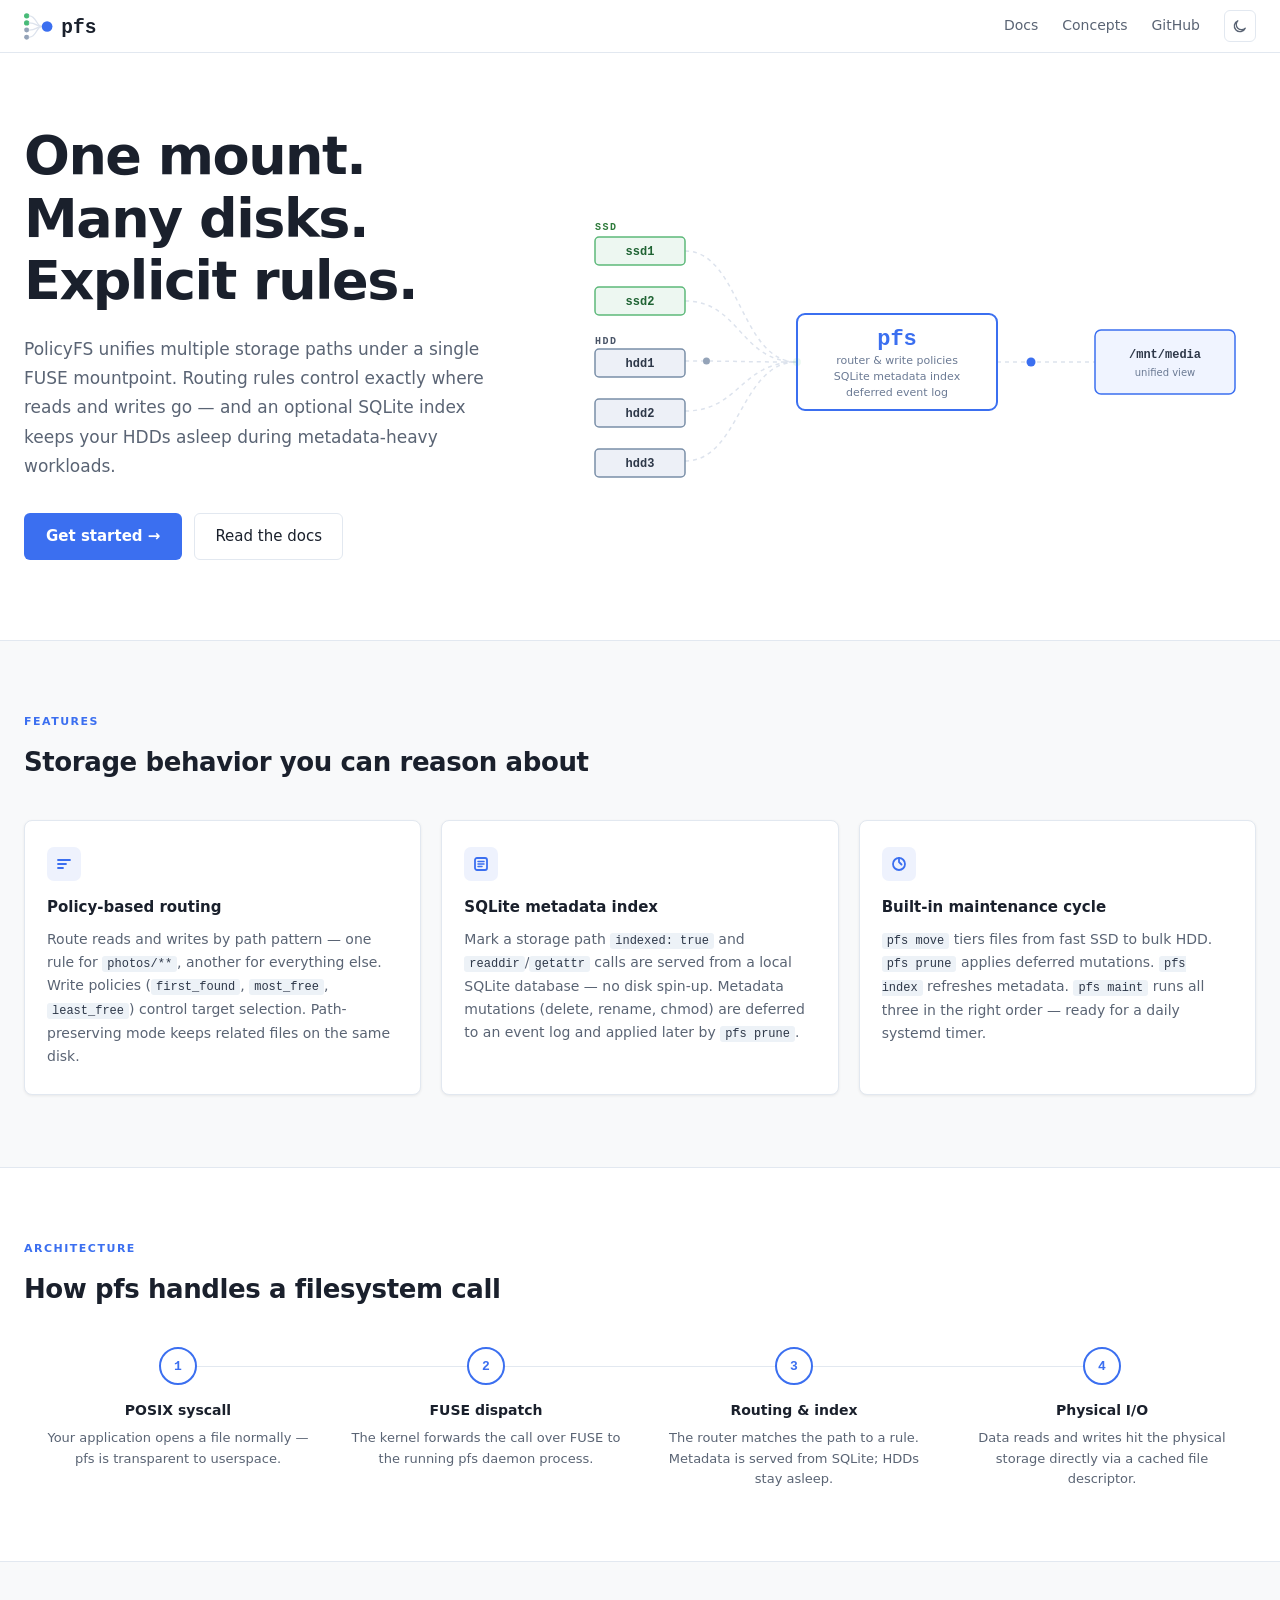
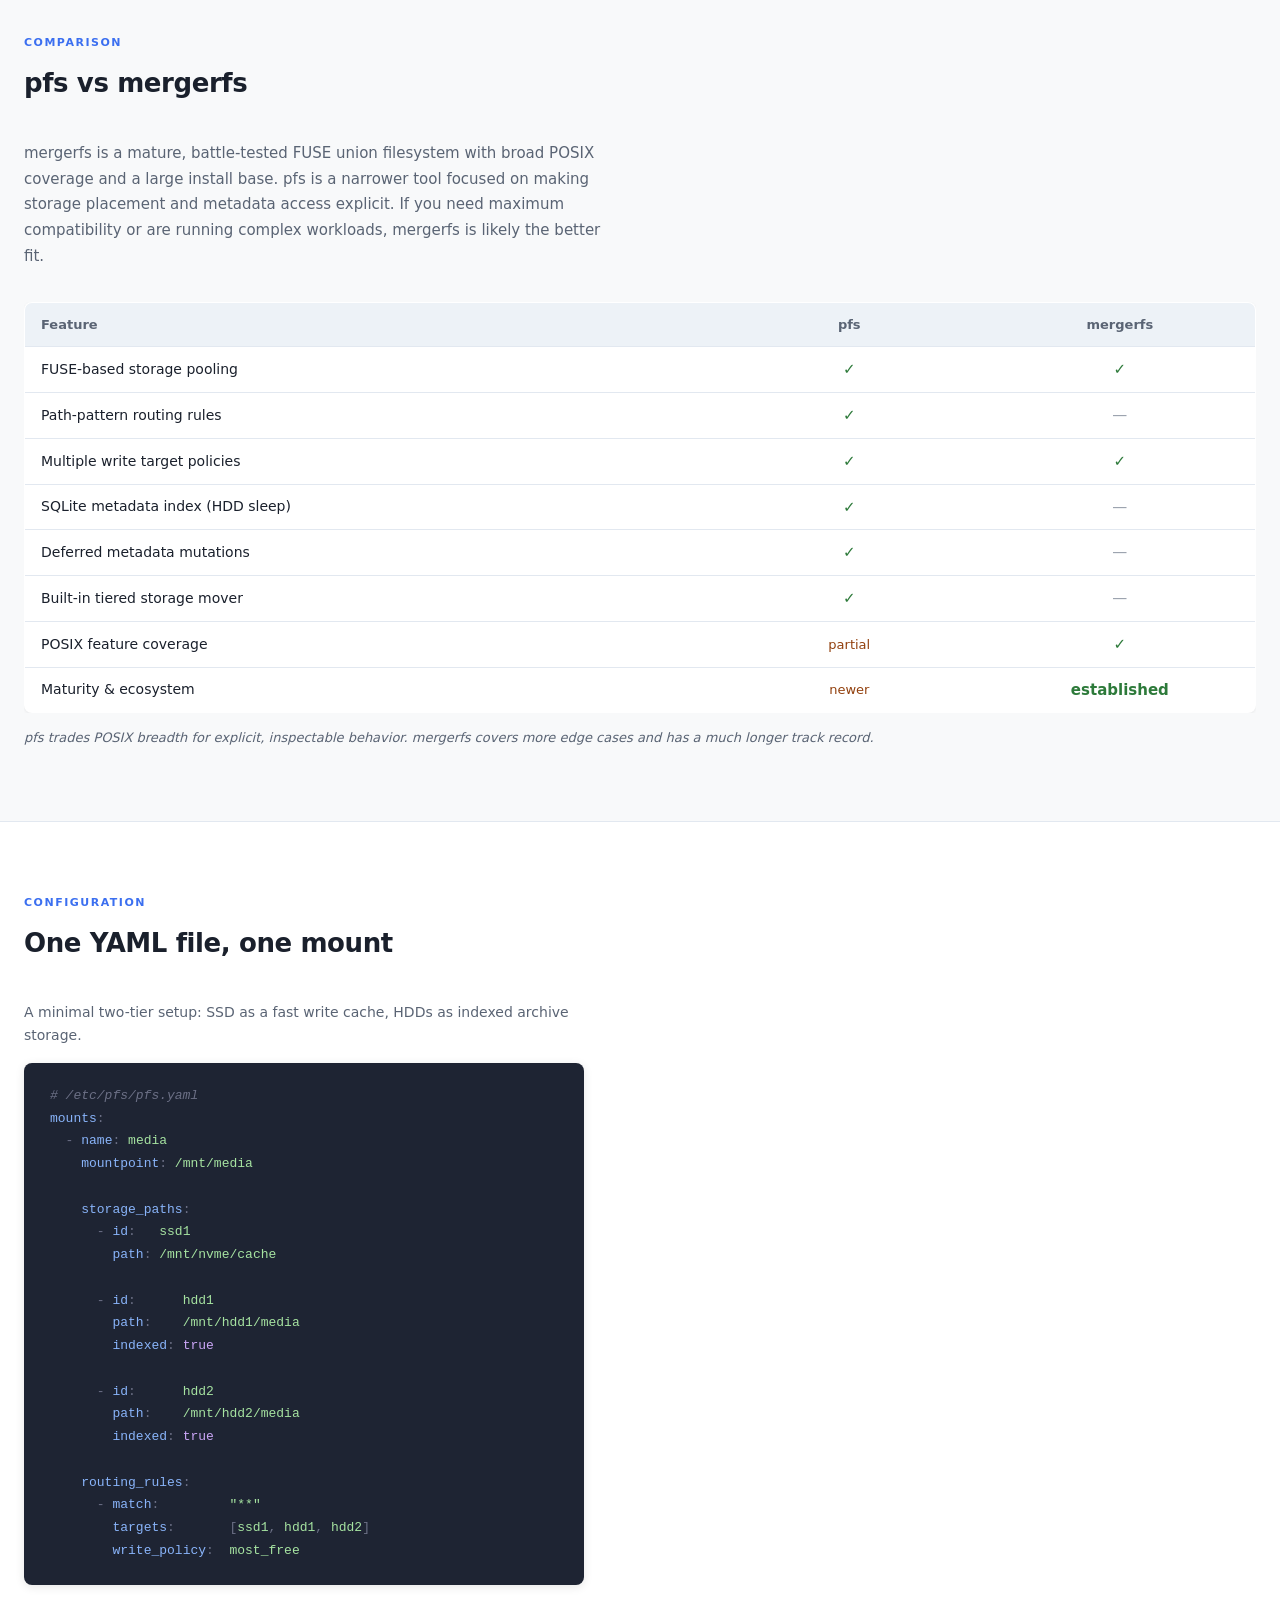
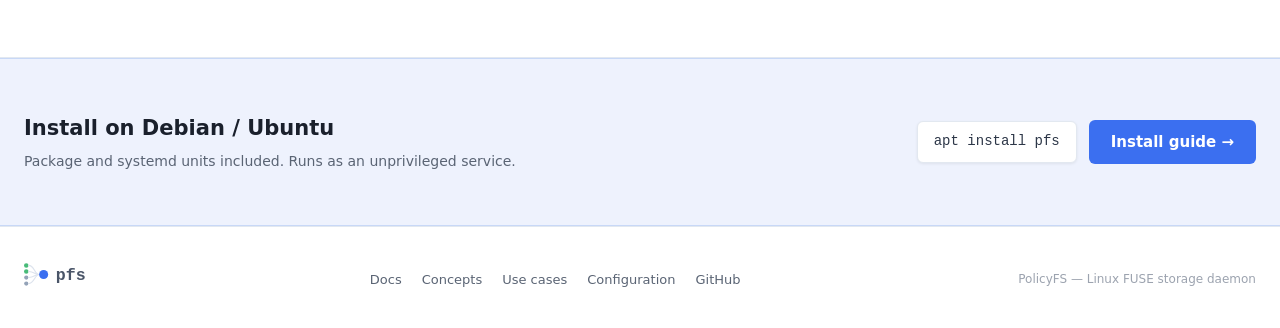
==== website/index.html @ 01e6cc44 "update landing page" ====
<!doctype html>
<html lang="en">
  <head>
    <meta charset="UTF-8" />
    <meta name="viewport" content="width=device-width, initial-scale=1.0" />
    <title>PolicyFS — Explicit storage routing for Linux</title>
    <meta
      name="description"
      content="PolicyFS unifies multiple disks under a single FUSE mountpoint with policy-based routing, a SQLite metadata index, and built-in maintenance jobs."
    />
    <link rel="stylesheet" href="style.css" />
    <link rel="icon" href="favicon.svg" type="image/svg+xml" />
    <!-- Prevent flash of wrong theme: read preference before first paint -->
    <script>(function(){var s=localStorage.getItem('pfs-theme');if(s){document.documentElement.setAttribute('data-theme',s);}else if(window.matchMedia&&window.matchMedia('(prefers-color-scheme:dark)').matches){document.documentElement.setAttribute('data-theme','dark');}})();</script>
  </head>
  <body>
    <!-- ─── NAV ─────────────────────────────────────────────────────────────── -->

    <nav class="nav">
      <div class="nav-inner">
        <a href="https://policyfs.org" class="nav-brand">
          <!-- logo option C — viewBox tightly cropped to content (2,6)→(92,36) -->
          <svg width="80" height="27" viewBox="2 6 90 30" xmlns="http://www.w3.org/2000/svg" aria-label="PolicyFS">
            <circle cx="5" cy="9" r="3" fill="#48bb78" />
            <circle cx="5" cy="17" r="3" fill="#48bb78" />
            <circle cx="5" cy="25" r="2.8" fill="#94a3b8" />
            <circle cx="5" cy="33" r="2.8" fill="#94a3b8" />
            <path
              d="M 8,9  C 16,9  16,21 22,21"
              stroke="#dde3ed"
              stroke-width="1.5"
              fill="none"
              stroke-linecap="round"
            />
            <path
              d="M 8,17 C 16,17 16,21 22,21"
              stroke="#dde3ed"
              stroke-width="1.5"
              fill="none"
              stroke-linecap="round"
            />
            <path
              d="M 8,25 C 16,25 16,21 22,21"
              stroke="#dde3ed"
              stroke-width="1.5"
              fill="none"
              stroke-linecap="round"
            />
            <path
              d="M 8,33 C 16,33 16,21 22,21"
              stroke="#dde3ed"
              stroke-width="1.5"
              fill="none"
              stroke-linecap="round"
            />
            <circle cx="28" cy="21" r="6" fill="#3b6ff0" />
            <text
              x="44"
              y="28"
              font-family="'JetBrains Mono','Fira Code','Courier New',monospace"
              font-size="22"
              font-weight="700"
              fill="#1a202c"
            >
              pfs
            </text>
          </svg>
        </a>
        <div class="nav-links">
          <a href="https://docs.policyfs.org/v1/">Docs</a>
          <a href="https://docs.policyfs.org/v1/concepts/">Concepts</a>
          <a href="https://github.com/hieutdo/policyfs">GitHub</a>
          <button id="theme-toggle" class="theme-toggle" aria-label="Switch to dark mode">
            <!-- Moon: visible in light mode -->
            <svg class="icon-moon" width="14" height="14" viewBox="0 0 16 16" fill="none" xmlns="http://www.w3.org/2000/svg" aria-hidden="true">
              <path d="M14 10.5A6.5 6.5 0 1 1 5.5 2 5 5 0 0 0 14 10.5z" stroke="currentColor" stroke-width="1.5" stroke-linecap="round" stroke-linejoin="round"/>
            </svg>
            <!-- Sun: visible in dark mode (hidden until JS runs) -->
            <svg class="icon-sun" width="14" height="14" viewBox="0 0 16 16" fill="none" xmlns="http://www.w3.org/2000/svg" aria-hidden="true" style="display:none">
              <circle cx="8" cy="8" r="3" stroke="currentColor" stroke-width="1.5"/>
              <path d="M8 1v2M8 13v2M1 8h2M13 8h2M3.22 3.22l1.42 1.42M11.36 11.36l1.42 1.42M3.22 12.78l1.42-1.42M11.36 4.64l1.42-1.42" stroke="currentColor" stroke-width="1.4" stroke-linecap="round"/>
            </svg>
          </button>
        </div>
      </div>
    </nav>

    <!-- ─── HERO ─────────────────────────────────────────────────────────────── -->

    <section class="hero">
      <div class="container">
        <div class="hero-text">
          <h1>One mount.<br />Many disks.<br />Explicit rules.</h1>
          <p class="hero-sub">
            PolicyFS unifies multiple storage paths under a single FUSE mountpoint. Routing rules control exactly where
            reads and writes go — and an optional SQLite index keeps your HDDs asleep during metadata-heavy workloads.
          </p>
          <div class="hero-ctas">
            <a href="https://docs.policyfs.org/v1/install/debian/" class="btn-primary">Get started →</a>
            <a href="https://docs.policyfs.org/v1/" class="btn-secondary">Read the docs</a>
          </div>
        </div>

        <div class="hero-diagram">
          <!--
        SVG coordinate reference:
          SSD boxes  (w=90 h=28):  x=20, right edge=110
          SSD1 center y=89   SSD2 center y=139
          HDD boxes  (w=90 h=28):  x=20, right edge=110
          HDD1 center y=199  HDD2 center y=249  HDD3 center y=299
          pfs box (200×90): x=222 y=155  → center (322, 200), left=222, right=422
          mount box (136×64): x=520 y=168  → center (588, 200), left=520
      -->
          <svg
            id="storage-svg"
            viewBox="0 0 680 360"
            xmlns="http://www.w3.org/2000/svg"
            aria-label="Storage flow diagram: SSDs and HDDs routing through the pfs daemon to a unified mountpoint"
          >
            <!-- ── guide paths (faint dashes, also used by animation.js) ──── -->
            <path
              id="path-ssd1"
              d="M 110,89  C 165,89  165,200 222,200"
              fill="none"
              stroke="#dde3ed"
              stroke-width="1.5"
              stroke-dasharray="4 4"
            />
            <path
              id="path-ssd2"
              d="M 110,139 C 165,139 165,200 222,200"
              fill="none"
              stroke="#dde3ed"
              stroke-width="1.5"
              stroke-dasharray="4 4"
            />
            <path
              id="path-hdd1"
              d="M 110,199 C 165,199 165,200 222,200"
              fill="none"
              stroke="#dde3ed"
              stroke-width="1.5"
              stroke-dasharray="4 4"
            />
            <path
              id="path-hdd2"
              d="M 110,249 C 165,249 165,200 222,200"
              fill="none"
              stroke="#dde3ed"
              stroke-width="1.5"
              stroke-dasharray="4 4"
            />
            <path
              id="path-hdd3"
              d="M 110,299 C 165,299 165,200 222,200"
              fill="none"
              stroke="#dde3ed"
              stroke-width="1.5"
              stroke-dasharray="4 4"
            />
            <path
              id="path-out"
              d="M 422,200 L 520,200"
              fill="none"
              stroke="#dde3ed"
              stroke-width="1.5"
              stroke-dasharray="4 4"
            />

            <!-- ── SSD group label ─────────────────────────────────────────── -->
            <text
              x="20"
              y="68"
              font-family="monospace"
              font-size="10"
              fill="#2d7a3a"
              font-weight="600"
              letter-spacing="1.5"
            >
              SSD
            </text>

            <!-- SSD1 -->
            <rect x="20" y="75" width="90" height="28" rx="4" fill="#edf7f1" stroke="#5db97a" stroke-width="1.5" />
            <text
              x="65"
              y="93"
              font-family="monospace"
              font-size="12"
              fill="#1f6333"
              text-anchor="middle"
              font-weight="600"
            >
              ssd1
            </text>

            <!-- SSD2 -->
            <rect x="20" y="125" width="90" height="28" rx="4" fill="#edf7f1" stroke="#5db97a" stroke-width="1.5" />
            <text
              x="65"
              y="143"
              font-family="monospace"
              font-size="12"
              fill="#1f6333"
              text-anchor="middle"
              font-weight="600"
            >
              ssd2
            </text>

            <!-- ── HDD group label ─────────────────────────────────────────── -->
            <text
              x="20"
              y="182"
              font-family="monospace"
              font-size="10"
              fill="#4a5568"
              font-weight="600"
              letter-spacing="1.5"
            >
              HDD
            </text>

            <!-- HDD1 -->
            <rect x="20" y="187" width="90" height="28" rx="4" fill="#edf0f7" stroke="#7a8fa8" stroke-width="1.5" />
            <text
              x="65"
              y="205"
              font-family="monospace"
              font-size="12"
              fill="#2d3748"
              text-anchor="middle"
              font-weight="600"
            >
              hdd1
            </text>

            <!-- HDD2 -->
            <rect x="20" y="237" width="90" height="28" rx="4" fill="#edf0f7" stroke="#7a8fa8" stroke-width="1.5" />
            <text
              x="65"
              y="255"
              font-family="monospace"
              font-size="12"
              fill="#2d3748"
              text-anchor="middle"
              font-weight="600"
            >
              hdd2
            </text>

            <!-- HDD3 -->
            <rect x="20" y="287" width="90" height="28" rx="4" fill="#edf0f7" stroke="#7a8fa8" stroke-width="1.5" />
            <text
              x="65"
              y="305"
              font-family="monospace"
              font-size="12"
              fill="#2d3748"
              text-anchor="middle"
              font-weight="600"
            >
              hdd3
            </text>

            <!-- ── pfs daemon box ──────────────────────────────────────────── -->
            <rect
              id="pfs-box"
              x="222"
              y="152"
              width="200"
              height="96"
              rx="8"
              fill="#ffffff"
              stroke="#3b6ff0"
              stroke-width="2"
            />
            <text
              x="322"
              y="183"
              font-family="monospace"
              font-size="22"
              fill="#3b6ff0"
              text-anchor="middle"
              font-weight="700"
            >
              pfs
            </text>
            <text
              x="322"
              y="202"
              font-family="system-ui, sans-serif"
              font-size="11"
              fill="#6b7a94"
              text-anchor="middle"
            >
              router &amp; write policies
            </text>
            <text
              x="322"
              y="218"
              font-family="system-ui, sans-serif"
              font-size="11"
              fill="#6b7a94"
              text-anchor="middle"
            >
              SQLite metadata index
            </text>
            <text
              x="322"
              y="234"
              font-family="system-ui, sans-serif"
              font-size="11"
              fill="#6b7a94"
              text-anchor="middle"
            >
              deferred event log
            </text>

            <!-- ── unified mount box ──────────────────────────────────────── -->
            <rect
              id="mount-box"
              x="520"
              y="168"
              width="140"
              height="64"
              rx="6"
              fill="#f0f4ff"
              stroke="#3b6ff0"
              stroke-width="1.5"
            />
            <text
              x="590"
              y="196"
              font-family="monospace"
              font-size="12"
              fill="#2d3748"
              text-anchor="middle"
              font-weight="600"
            >
              /mnt/media
            </text>
            <text
              x="590"
              y="214"
              font-family="system-ui, sans-serif"
              font-size="10"
              fill="#6b7a94"
              text-anchor="middle"
            >
              unified view
            </text>

            <!-- ── packet layer (populated by animation.js) ───────────────── -->
            <g id="packet-layer"></g>
          </svg>
        </div>
      </div>
    </section>

    <!-- ─── FEATURES ─────────────────────────────────────────────────────────── -->

    <section class="features">
      <div class="container">
        <p class="section-label">Features</p>
        <h2 class="section-title">Storage behavior you can reason about</h2>
        <div class="features-grid">
          <div class="feature-card">
            <div class="feature-icon">
              <svg width="16" height="16" viewBox="0 0 16 16" fill="none" xmlns="http://www.w3.org/2000/svg">
                <path d="M2 4h12M2 8h8M2 12h5" stroke="currentColor" stroke-width="1.8" stroke-linecap="round" />
              </svg>
            </div>
            <h3>Policy-based routing</h3>
            <p>
              Route reads and writes by path pattern — one rule for <code>photos/**</code>, another for everything else.
              Write policies (<code>first_found</code>, <code>most_free</code>, <code>least_free</code>) control target
              selection. Path-preserving mode keeps related files on the same disk.
            </p>
          </div>

          <div class="feature-card">
            <div class="feature-icon">
              <svg width="16" height="16" viewBox="0 0 16 16" fill="none" xmlns="http://www.w3.org/2000/svg">
                <rect x="2" y="2" width="12" height="12" rx="2" stroke="currentColor" stroke-width="1.8" />
                <path d="M5 8h6M5 5.5h6M5 10.5h4" stroke="currentColor" stroke-width="1.5" stroke-linecap="round" />
              </svg>
            </div>
            <h3>SQLite metadata index</h3>
            <p>
              Mark a storage path <code>indexed: true</code> and <code>readdir</code>/<code>getattr</code> calls are
              served from a local SQLite database — no disk spin-up. Metadata mutations (delete, rename, chmod) are
              deferred to an event log and applied later by <code>pfs prune</code>.
            </p>
          </div>

          <div class="feature-card">
            <div class="feature-icon">
              <svg width="16" height="16" viewBox="0 0 16 16" fill="none" xmlns="http://www.w3.org/2000/svg">
                <path
                  d="M8 2v4l2.5 2.5"
                  stroke="currentColor"
                  stroke-width="1.8"
                  stroke-linecap="round"
                  stroke-linejoin="round"
                />
                <circle cx="8" cy="8" r="6" stroke="currentColor" stroke-width="1.8" />
              </svg>
            </div>
            <h3>Built-in maintenance cycle</h3>
            <p>
              <code>pfs move</code> tiers files from fast SSD to bulk HDD. <code>pfs prune</code> applies deferred
              mutations. <code>pfs index</code> refreshes metadata. <code>pfs maint</code> runs all three in the right
              order — ready for a daily systemd timer.
            </p>
          </div>
        </div>
      </div>
    </section>

    <!-- ─── HOW IT WORKS ──────────────────────────────────────────────────────── -->

    <section class="how-it-works">
      <div class="container">
        <p class="section-label">Architecture</p>
        <h2 class="section-title">How pfs handles a filesystem call</h2>
        <div class="steps">
          <div class="step">
            <div class="step-num">1</div>
            <h4>POSIX syscall</h4>
            <p>Your application opens a file normally — pfs is transparent to userspace.</p>
          </div>

          <div class="step">
            <div class="step-num">2</div>
            <h4>FUSE dispatch</h4>
            <p>The kernel forwards the call over FUSE to the running pfs daemon process.</p>
          </div>

          <div class="step">
            <div class="step-num">3</div>
            <h4>Routing &amp; index</h4>
            <p>The router matches the path to a rule. Metadata is served from SQLite; HDDs stay asleep.</p>
          </div>

          <div class="step">
            <div class="step-num">4</div>
            <h4>Physical I/O</h4>
            <p>Data reads and writes hit the physical storage directly via a cached file descriptor.</p>
          </div>
        </div>
      </div>
    </section>

    <!-- ─── COMPARISON ────────────────────────────────────────────────────────── -->

    <section class="comparison">
      <div class="container">
        <p class="section-label">Comparison</p>
        <h2 class="section-title">pfs vs mergerfs</h2>
        <p class="comparison-intro">
          mergerfs is a mature, battle-tested FUSE union filesystem with broad POSIX coverage and a large install base.
          pfs is a narrower tool focused on making storage placement and metadata access explicit. If you need maximum
          compatibility or are running complex workloads, mergerfs is likely the better fit.
        </p>
        <div class="comparison-table-wrap">
          <table class="comparison-table">
            <thead>
              <tr>
                <th>Feature</th>
                <th>pfs</th>
                <th>mergerfs</th>
              </tr>
            </thead>
            <tbody>
              <tr>
                <td>FUSE-based storage pooling</td>
                <td><span class="check">✓</span></td>
                <td><span class="check">✓</span></td>
              </tr>
              <tr>
                <td>Path-pattern routing rules</td>
                <td><span class="check">✓</span></td>
                <td><span class="cross">—</span></td>
              </tr>
              <tr>
                <td>Multiple write target policies</td>
                <td><span class="check">✓</span></td>
                <td><span class="check">✓</span></td>
              </tr>
              <tr>
                <td>SQLite metadata index (HDD sleep)</td>
                <td><span class="check">✓</span></td>
                <td><span class="cross">—</span></td>
              </tr>
              <tr>
                <td>Deferred metadata mutations</td>
                <td><span class="check">✓</span></td>
                <td><span class="cross">—</span></td>
              </tr>
              <tr>
                <td>Built-in tiered storage mover</td>
                <td><span class="check">✓</span></td>
                <td><span class="cross">—</span></td>
              </tr>
              <tr>
                <td>POSIX feature coverage</td>
                <td><span class="partial">partial</span></td>
                <td><span class="check">✓</span></td>
              </tr>
              <tr>
                <td>Maturity &amp; ecosystem</td>
                <td><span class="partial">newer</span></td>
                <td><span class="check">established</span></td>
              </tr>
            </tbody>
          </table>
        </div>
        <p class="comparison-caption">
          pfs trades POSIX breadth for explicit, inspectable behavior. mergerfs covers more edge cases and has a much
          longer track record.
        </p>
      </div>
    </section>

    <!-- ─── CONFIG SNIPPET ────────────────────────────────────────────────────── -->

    <section class="config-snippet">
      <div class="container">
        <p class="section-label">Configuration</p>
        <h2 class="section-title">One YAML file, one mount</h2>
        <div class="snippet-wrap">
          <p style="color: var(--text-muted); font-size: 14px; margin-bottom: 4px">
            A minimal two-tier setup: SSD as a fast write cache, HDDs as indexed archive storage.
          </p>
          <pre><span class="y-comment"># /etc/pfs/pfs.yaml</span>
<span class="y-key">mounts</span><span class="y-punct">:</span>
  <span class="y-punct">-</span> <span class="y-key">name</span><span class="y-punct">:</span> <span class="y-str">media</span>
    <span class="y-key">mountpoint</span><span class="y-punct">:</span> <span class="y-str">/mnt/media</span>

    <span class="y-key">storage_paths</span><span class="y-punct">:</span>
      <span class="y-punct">-</span> <span class="y-key">id</span><span class="y-punct">:</span>   <span class="y-str">ssd1</span>
        <span class="y-key">path</span><span class="y-punct">:</span> <span class="y-str">/mnt/nvme/cache</span>

      <span class="y-punct">-</span> <span class="y-key">id</span><span class="y-punct">:</span>      <span class="y-str">hdd1</span>
        <span class="y-key">path</span><span class="y-punct">:</span>    <span class="y-str">/mnt/hdd1/media</span>
        <span class="y-key">indexed</span><span class="y-punct">:</span> <span class="y-bool">true</span>

      <span class="y-punct">-</span> <span class="y-key">id</span><span class="y-punct">:</span>      <span class="y-str">hdd2</span>
        <span class="y-key">path</span><span class="y-punct">:</span>    <span class="y-str">/mnt/hdd2/media</span>
        <span class="y-key">indexed</span><span class="y-punct">:</span> <span class="y-bool">true</span>

    <span class="y-key">routing_rules</span><span class="y-punct">:</span>
      <span class="y-punct">-</span> <span class="y-key">match</span><span class="y-punct">:</span>         <span class="y-str">"**"</span>
        <span class="y-key">targets</span><span class="y-punct">:</span>       <span class="y-punct">[</span><span class="y-str">ssd1</span><span class="y-punct">,</span> <span class="y-str">hdd1</span><span class="y-punct">,</span> <span class="y-str">hdd2</span><span class="y-punct">]</span>
        <span class="y-key">write_policy</span><span class="y-punct">:</span>  <span class="y-str">most_free</span></pre>
        </div>
      </div>
    </section>

    <!-- ─── INSTALL CTA ────────────────────────────────────────────────────────── -->

    <section class="install-cta">
      <div class="container">
        <div>
          <h2>Install on Debian / Ubuntu</h2>
          <p>Package and systemd units included. Runs as an unprivileged service.</p>
        </div>
        <div class="install-cmd">
          <code>apt install pfs</code>
          <a href="https://docs.policyfs.org/v1/install/debian/" class="btn-primary">Install guide →</a>
        </div>
      </div>
    </section>

    <!-- ─── FOOTER ────────────────────────────────────────────────────────────── -->

    <footer>
      <div class="container">
        <a href="https://policyfs.org" class="footer-brand">
          <svg width="68" height="23" viewBox="2 6 90 30" xmlns="http://www.w3.org/2000/svg" aria-label="PolicyFS">
            <circle cx="5" cy="9" r="3" fill="#48bb78" />
            <circle cx="5" cy="17" r="3" fill="#48bb78" />
            <circle cx="5" cy="25" r="2.8" fill="#94a3b8" />
            <circle cx="5" cy="33" r="2.8" fill="#94a3b8" />
            <path
              d="M 8,9  C 16,9  16,21 22,21"
              stroke="#dde3ed"
              stroke-width="1.5"
              fill="none"
              stroke-linecap="round"
            />
            <path
              d="M 8,17 C 16,17 16,21 22,21"
              stroke="#dde3ed"
              stroke-width="1.5"
              fill="none"
              stroke-linecap="round"
            />
            <path
              d="M 8,25 C 16,25 16,21 22,21"
              stroke="#dde3ed"
              stroke-width="1.5"
              fill="none"
              stroke-linecap="round"
            />
            <path
              d="M 8,33 C 16,33 16,21 22,21"
              stroke="#dde3ed"
              stroke-width="1.5"
              fill="none"
              stroke-linecap="round"
            />
            <circle cx="28" cy="21" r="6" fill="#3b6ff0" />
            <text
              x="44"
              y="28"
              font-family="'JetBrains Mono','Fira Code','Courier New',monospace"
              font-size="22"
              font-weight="700"
              fill="#4a5568"
            >
              pfs
            </text>
          </svg>
        </a>
        <div class="footer-links">
          <a href="https://docs.policyfs.org/v1/">Docs</a>
          <a href="https://docs.policyfs.org/v1/concepts/">Concepts</a>
          <a href="https://docs.policyfs.org/v1/use-cases/">Use cases</a>
          <a href="https://docs.policyfs.org/v1/config/">Configuration</a>
          <a href="https://github.com/hieutdo/policyfs">GitHub</a>
        </div>
        <span class="footer-copy">PolicyFS — Linux FUSE storage daemon</span>
      </div>
    </footer>

    <script src="theme.js"></script>
    <script src="animation.js"></script>
  </body>
</html>
---- website/style.css ----
*,
*::before,
*::after {
  box-sizing: border-box;
  margin: 0;
  padding: 0;
}

:root {
  --bg: #f8f9fa;
  --surface: #ffffff;
  --border: #e2e8f0;
  --accent: #3b6ff0;
  --accent-dark: #2d5cd4;
  --accent-light: #eef2fd;
  --text: #1a202c;
  --text-muted: #5a6474;
  --code-bg: #edf2f7;
  --code-text: #2d3748;
  --radius: 6px;
  --shadow-sm: 0 1px 3px rgba(0, 0, 0, 0.07);
  --shadow: 0 2px 10px rgba(0, 0, 0, 0.1);
}

body {
  font-family:
    system-ui,
    -apple-system,
    'Segoe UI',
    Helvetica,
    Arial,
    sans-serif;
  background: var(--bg);
  color: var(--text);
  line-height: 1.65;
  font-size: 16px;
}

a {
  color: var(--accent);
  text-decoration: none;
}
a:hover {
  text-decoration: underline;
}

.container {
  max-width: 1280px;
  margin: 0 auto;
  padding: 0 24px;
}

/* ─── NAV ─────────────────────────────────────────────────────────────────── */

.nav {
  background: var(--surface);
  border-bottom: 1px solid var(--border);
  position: sticky;
  top: 0;
  z-index: 20;
}

.nav-inner {
  max-width: 1280px;
  margin: 0 auto;
  padding: 0 24px;
  height: 52px;
  display: flex;
  align-items: center;
  justify-content: space-between;
}

.nav-brand {
  font-family: 'JetBrains Mono', 'Fira Code', 'Courier New', monospace;
  font-size: 17px;
  font-weight: 700;
  color: var(--text);
  text-decoration: none;
  display: flex;
  align-items: center;
  gap: 8px;
}

.nav-brand-dot {
  width: 8px;
  height: 8px;
  background: var(--accent);
  border-radius: 50%;
  display: inline-block;
}

.nav-links {
  display: flex;
  gap: 24px;
  align-items: center;
}

.nav-links a {
  font-size: 14px;
  font-weight: 500;
  color: var(--text-muted);
  text-decoration: none;
}

.nav-links a:hover {
  color: var(--text);
}

/* ─── HERO ────────────────────────────────────────────────────────────────── */

.hero {
  padding: 72px 0 80px;
  background: var(--surface);
  border-bottom: 1px solid var(--border);
}

.hero .container {
  display: grid;
  grid-template-columns: 1fr 1.4fr;
  gap: 64px;
  align-items: center;
}

.hero-logo {
  margin-bottom: 20px;
}

.hero h1 {
  font-size: 54px;
  font-weight: 700;
  line-height: 1.16;
  letter-spacing: -1.5px;
  color: var(--text);
  margin-bottom: 22px;
}

.hero-sub {
  font-size: 17px;
  color: var(--text-muted);
  line-height: 1.72;
  margin-bottom: 32px;
  max-width: 480px;
}

.hero-ctas {
  display: flex;
  gap: 12px;
  flex-wrap: wrap;
}

.btn-primary {
  display: inline-flex;
  align-items: center;
  padding: 10px 22px;
  background: var(--accent);
  color: #fff;
  text-decoration: none;
  border-radius: var(--radius);
  font-size: 15px;
  font-weight: 600;
  transition: background 0.15s;
}

.btn-primary:hover {
  background: var(--accent-dark);
  text-decoration: none;
}

.btn-secondary {
  display: inline-flex;
  align-items: center;
  padding: 10px 20px;
  background: transparent;
  color: var(--text);
  text-decoration: none;
  border-radius: var(--radius);
  font-size: 15px;
  font-weight: 500;
  border: 1px solid var(--border);
  transition:
    border-color 0.15s,
    background 0.15s;
}

.btn-secondary:hover {
  background: var(--bg);
  border-color: #b8c4d8;
  text-decoration: none;
}

/* ─── ANIMATION SVG ───────────────────────────────────────────────────────── */

.hero-diagram {
  display: flex;
  justify-content: center;
  align-items: center;
}

#storage-svg {
  width: 100%;
  max-width: 680px;
  height: auto;
  overflow: visible;
}

#pfs-box,
#mount-box {
  transition:
    stroke 0.12s ease,
    stroke-width 0.12s ease;
}

/* ─── SECTION COMMON ──────────────────────────────────────────────────────── */

.section-label {
  font-size: 11px;
  font-weight: 700;
  letter-spacing: 1.5px;
  text-transform: uppercase;
  color: var(--accent);
  margin-bottom: 10px;
}

.section-title {
  font-size: 26px;
  font-weight: 700;
  letter-spacing: -0.4px;
  margin-bottom: 36px;
  color: var(--text);
}

/* ─── FEATURES ────────────────────────────────────────────────────────────── */

.features {
  padding: 72px 0;
}

.features-grid {
  display: grid;
  grid-template-columns: repeat(3, 1fr);
  gap: 20px;
}

.feature-card {
  background: var(--surface);
  border: 1px solid var(--border);
  border-radius: 8px;
  padding: 26px 22px;
  box-shadow: var(--shadow-sm);
}

.feature-icon {
  width: 34px;
  height: 34px;
  background: var(--accent-light);
  border-radius: 7px;
  display: flex;
  align-items: center;
  justify-content: center;
  margin-bottom: 14px;
  font-size: 15px;
  color: var(--accent);
}

.feature-card h3 {
  font-size: 15px;
  font-weight: 600;
  margin-bottom: 8px;
  color: var(--text);
}

.feature-card p {
  font-size: 14px;
  color: var(--text-muted);
  line-height: 1.65;
}

.feature-card code {
  font-family: 'JetBrains Mono', 'Fira Code', monospace;
  font-size: 12px;
  background: var(--code-bg);
  color: var(--code-text);
  padding: 1px 5px;
  border-radius: 3px;
}

/* ─── HOW IT WORKS ────────────────────────────────────────────────────────── */

.how-it-works {
  padding: 72px 0;
  background: var(--surface);
  border-top: 1px solid var(--border);
  border-bottom: 1px solid var(--border);
}

.steps {
  display: grid;
  grid-template-columns: repeat(4, 1fr);
  position: relative;
}

.steps::before {
  content: '';
  position: absolute;
  top: 19px;
  left: calc(12.5% + 0px);
  right: calc(12.5% + 0px);
  height: 1px;
  background: var(--border);
  z-index: 0;
}

.step {
  text-align: center;
  padding: 0 14px;
  position: relative;
  z-index: 1;
}

.step-num {
  width: 38px;
  height: 38px;
  background: var(--surface);
  border: 2px solid var(--accent);
  color: var(--accent);
  border-radius: 50%;
  display: flex;
  align-items: center;
  justify-content: center;
  font-size: 13px;
  font-weight: 700;
  margin: 0 auto 14px;
  font-family: 'JetBrains Mono', monospace;
}

.step h4 {
  font-size: 14px;
  font-weight: 600;
  margin-bottom: 6px;
  color: var(--text);
}

.step p {
  font-size: 13px;
  color: var(--text-muted);
  line-height: 1.55;
}

/* ─── COMPARISON ──────────────────────────────────────────────────────────── */

.comparison {
  padding: 72px 0;
}

.comparison-intro {
  max-width: 600px;
  color: var(--text-muted);
  font-size: 15px;
  line-height: 1.72;
  margin-bottom: 32px;
}

.comparison-table-wrap {
  overflow-x: auto;
}

.comparison-table {
  width: 100%;
  border-collapse: collapse;
  font-size: 14px;
  background: var(--surface);
  border-radius: 8px;
  overflow: hidden;
  border: 1px solid var(--border);
  box-shadow: var(--shadow-sm);
}

.comparison-table th {
  background: var(--code-bg);
  padding: 11px 16px;
  text-align: left;
  font-size: 13px;
  font-weight: 600;
  color: var(--text-muted);
  border-bottom: 1px solid var(--border);
}

.comparison-table th:not(:first-child) {
  text-align: center;
  width: 22%;
}
.comparison-table th:first-child {
  width: 56%;
}

.comparison-table td {
  padding: 10px 16px;
  border-bottom: 1px solid var(--border);
  color: var(--text);
  vertical-align: middle;
}

.comparison-table td:not(:first-child) {
  text-align: center;
}
.comparison-table tr:last-child td {
  border-bottom: none;
}
.comparison-table tr:hover td {
  background: #f9fafc;
}

.check {
  color: #2d7a3a;
  font-weight: 700;
  font-size: 15px;
}
.partial {
  color: #92400e;
  font-size: 13px;
}
.cross {
  color: #9ca3af;
  font-size: 15px;
}

.comparison-caption {
  margin-top: 14px;
  font-size: 13px;
  color: var(--text-muted);
  font-style: italic;
}

/* ─── CONFIG SNIPPET ──────────────────────────────────────────────────────── */

.config-snippet {
  padding: 72px 0;
  background: var(--surface);
  border-top: 1px solid var(--border);
  border-bottom: 1px solid var(--border);
}

.snippet-wrap {
  max-width: 560px;
}

pre {
  background: #1e2433;
  color: #cdd6f4;
  border-radius: 8px;
  padding: 22px 26px;
  overflow-x: auto;
  font-size: 13px;
  line-height: 1.75;
  font-family: 'JetBrains Mono', 'Fira Code', 'Courier New', monospace;
  box-shadow: var(--shadow);
  margin-top: 16px;
}

.y-key {
  color: #89b4fa;
}
.y-str {
  color: #a6e3a1;
}
.y-num {
  color: #fab387;
}
.y-bool {
  color: #cba6f7;
}
.y-comment {
  color: #6c7086;
  font-style: italic;
}
.y-punct {
  color: #6c7086;
}

/* ─── INSTALL CTA ─────────────────────────────────────────────────────────── */

.install-cta {
  padding: 52px 0;
  background: var(--accent-light);
  border-top: 1px solid #c8d8f7;
  border-bottom: 1px solid #c8d8f7;
}

.install-cta .container {
  display: flex;
  align-items: center;
  justify-content: space-between;
  gap: 32px;
  flex-wrap: wrap;
}

.install-cta h2 {
  font-size: 21px;
  font-weight: 700;
  color: var(--text);
  margin-bottom: 5px;
}

.install-cta p {
  font-size: 14px;
  color: var(--text-muted);
}

.install-cmd {
  display: flex;
  align-items: center;
  gap: 12px;
  flex-wrap: wrap;
}

.install-cmd code {
  display: inline-block;
  background: var(--surface);
  border: 1px solid var(--border);
  color: var(--code-text);
  font-family: 'JetBrains Mono', monospace;
  font-size: 14px;
  padding: 8px 16px;
  border-radius: var(--radius);
  box-shadow: var(--shadow-sm);
}

/* ─── FOOTER ──────────────────────────────────────────────────────────────── */

footer {
  padding: 36px 0;
  background: var(--surface);
  border-top: 1px solid var(--border);
}

footer .container {
  display: flex;
  align-items: center;
  justify-content: space-between;
  flex-wrap: wrap;
  gap: 16px;
}

.footer-brand {
  font-family: 'JetBrains Mono', monospace;
  font-weight: 700;
  color: var(--text);
  text-decoration: none;
  font-size: 15px;
}

.footer-links {
  display: flex;
  gap: 20px;
  flex-wrap: wrap;
  align-items: center;
}

.footer-links a {
  font-size: 13px;
  color: var(--text-muted);
  text-decoration: none;
}

.footer-links a:hover {
  color: var(--text);
}

.footer-copy {
  font-size: 12px;
  color: #9ca3af;
}

/* ─── RESPONSIVE ──────────────────────────────────────────────────────────── */

@media (max-width: 900px) {
  .hero .container {
    grid-template-columns: 1fr;
    gap: 44px;
  }

  .hero h1 {
    font-size: 38px;
  }
  .hero-sub {
    max-width: 100%;
  }

  #storage-svg {
    max-width: 560px;
  }

  .features-grid {
    grid-template-columns: 1fr;
  }

  .steps {
    grid-template-columns: 1fr 1fr;
    gap: 32px;
  }

  .steps::before {
    display: none;
  }
}

@media (max-width: 520px) {
  .hero h1 {
    font-size: 30px;
  }
  .steps {
    grid-template-columns: 1fr;
  }

  .install-cta .container {
    flex-direction: column;
    align-items: flex-start;
  }

  footer .container {
    flex-direction: column;
    align-items: flex-start;
  }
}

/* ═══════════════════════════════════════════════════════════════════════════
   THEME TOGGLE BUTTON
═══════════════════════════════════════════════════════════════════════════ */

.theme-toggle {
  display: flex;
  align-items: center;
  justify-content: center;
  width: 32px;
  height: 32px;
  background: none;
  border: 1px solid var(--border);
  border-radius: var(--radius);
  cursor: pointer;
  color: var(--text-muted);
  padding: 0;
  flex-shrink: 0;
  transition:
    border-color 0.15s,
    background-color 0.15s,
    color 0.15s;
}

.theme-toggle:hover {
  background: var(--bg);
  color: var(--text);
  border-color: #8a9ab8;
}

/* ═══════════════════════════════════════════════════════════════════════════
   DARK THEME
═══════════════════════════════════════════════════════════════════════════ */

/* tell the browser which native color scheme to use */
:root {
  color-scheme: light;
}
[data-theme='dark'] {
  color-scheme: dark;
}

[data-theme='dark'] {
  --bg: #0f1117;
  --surface: #161b27;
  --border: #252d3d;
  --accent-light: #1a2a4a;
  --text: #e2e8f0;
  --text-muted: #8a9ab8;
  --code-bg: #1e2433;
  --code-text: #cdd6f4;
  --shadow-sm: 0 1px 3px rgba(0, 0, 0, 0.35);
  --shadow: 0 2px 10px rgba(0, 0, 0, 0.5);
}

/* ── smooth transitions when switching themes ── */
body,
.nav,
.nav-links a,
.hero,
section,
.feature-card,
.step-num,
.comparison-table,
.comparison-table th,
.comparison-table td,
.install-cmd code,
footer {
  transition:
    background-color 0.18s ease,
    color 0.18s ease,
    border-color 0.18s ease;
}

/* ── hardcoded borders inside install-cta ── */
[data-theme='dark'] .install-cta {
  border-top-color: #1e3060;
  border-bottom-color: #1e3060;
}

/* ── table row hover ── */
[data-theme='dark'] .comparison-table tr:hover td {
  background: #1c2234;
}

/* ── secondary button ── */
[data-theme='dark'] .btn-secondary {
  color: var(--text);
}
[data-theme='dark'] .btn-secondary:hover {
  background: var(--surface);
}

/* ─────────────────────────────────────────────────────────────────────────
   Dark mode: inline SVG color overrides
   (CSS rules override SVG presentation attributes)
───────────────────────────────────────────────────────────────────────── */

/* ── hero logo icon (above H1) ── */
[data-theme='dark'] .hero-logo svg path[stroke='#dde3ed'] {
  stroke: #252d3d;
}
[data-theme='dark'] .hero-logo svg circle[fill='#94a3b8'] {
  fill: #5a6a84;
}

/* ── nav wordmark ── */
[data-theme='dark'] .nav-brand svg text {
  fill: var(--text);
}
[data-theme='dark'] .nav-brand svg path[stroke='#dde3ed'] {
  stroke: #252d3d;
}
[data-theme='dark'] .nav-brand svg circle[fill='#94a3b8'] {
  fill: #5a6a84;
}

/* ── footer wordmark ── */
[data-theme='dark'] .footer-brand svg text {
  fill: var(--text-muted);
}
[data-theme='dark'] .footer-brand svg path[stroke='#dde3ed'] {
  stroke: #252d3d;
}
[data-theme='dark'] .footer-brand svg circle[fill='#94a3b8'] {
  fill: #5a6a84;
}

/* ── animation diagram (#storage-svg) ── */

/* connector guide lines */
[data-theme='dark'] #storage-svg path[stroke='#dde3ed'] {
  stroke: #252d3d;
}

/* SSD group label */
[data-theme='dark'] #storage-svg text[fill='#2d7a3a'] {
  fill: #48bb78;
}

/* SSD boxes */
[data-theme='dark'] #storage-svg rect[fill='#edf7f1'] {
  fill: #182e22;
  stroke: #3d8a5a;
}

/* SSD text labels */
[data-theme='dark'] #storage-svg text[fill='#1f6333'] {
  fill: #48bb78;
}

/* HDD group label */
[data-theme='dark'] #storage-svg text[fill='#4a5568'] {
  fill: #6b7a94;
}

/* HDD boxes */
[data-theme='dark'] #storage-svg rect[fill='#edf0f7'] {
  fill: #1a2035;
  stroke: #5a7090;
}

/* HDD text labels + mount text */
[data-theme='dark'] #storage-svg text[fill='#2d3748'] {
  fill: #8a9ab8;
}

/* pfs daemon box background */
[data-theme='dark'] #storage-svg rect[fill='#ffffff'] {
  fill: #161b27;
}

/* pfs daemon detail labels */
[data-theme='dark'] #storage-svg text[fill='#6b7a94'] {
  fill: #7a8fa8;
}

/* unified mount box */
[data-theme='dark'] #storage-svg rect[fill='#f0f4ff'] {
  fill: #1a2544;
}
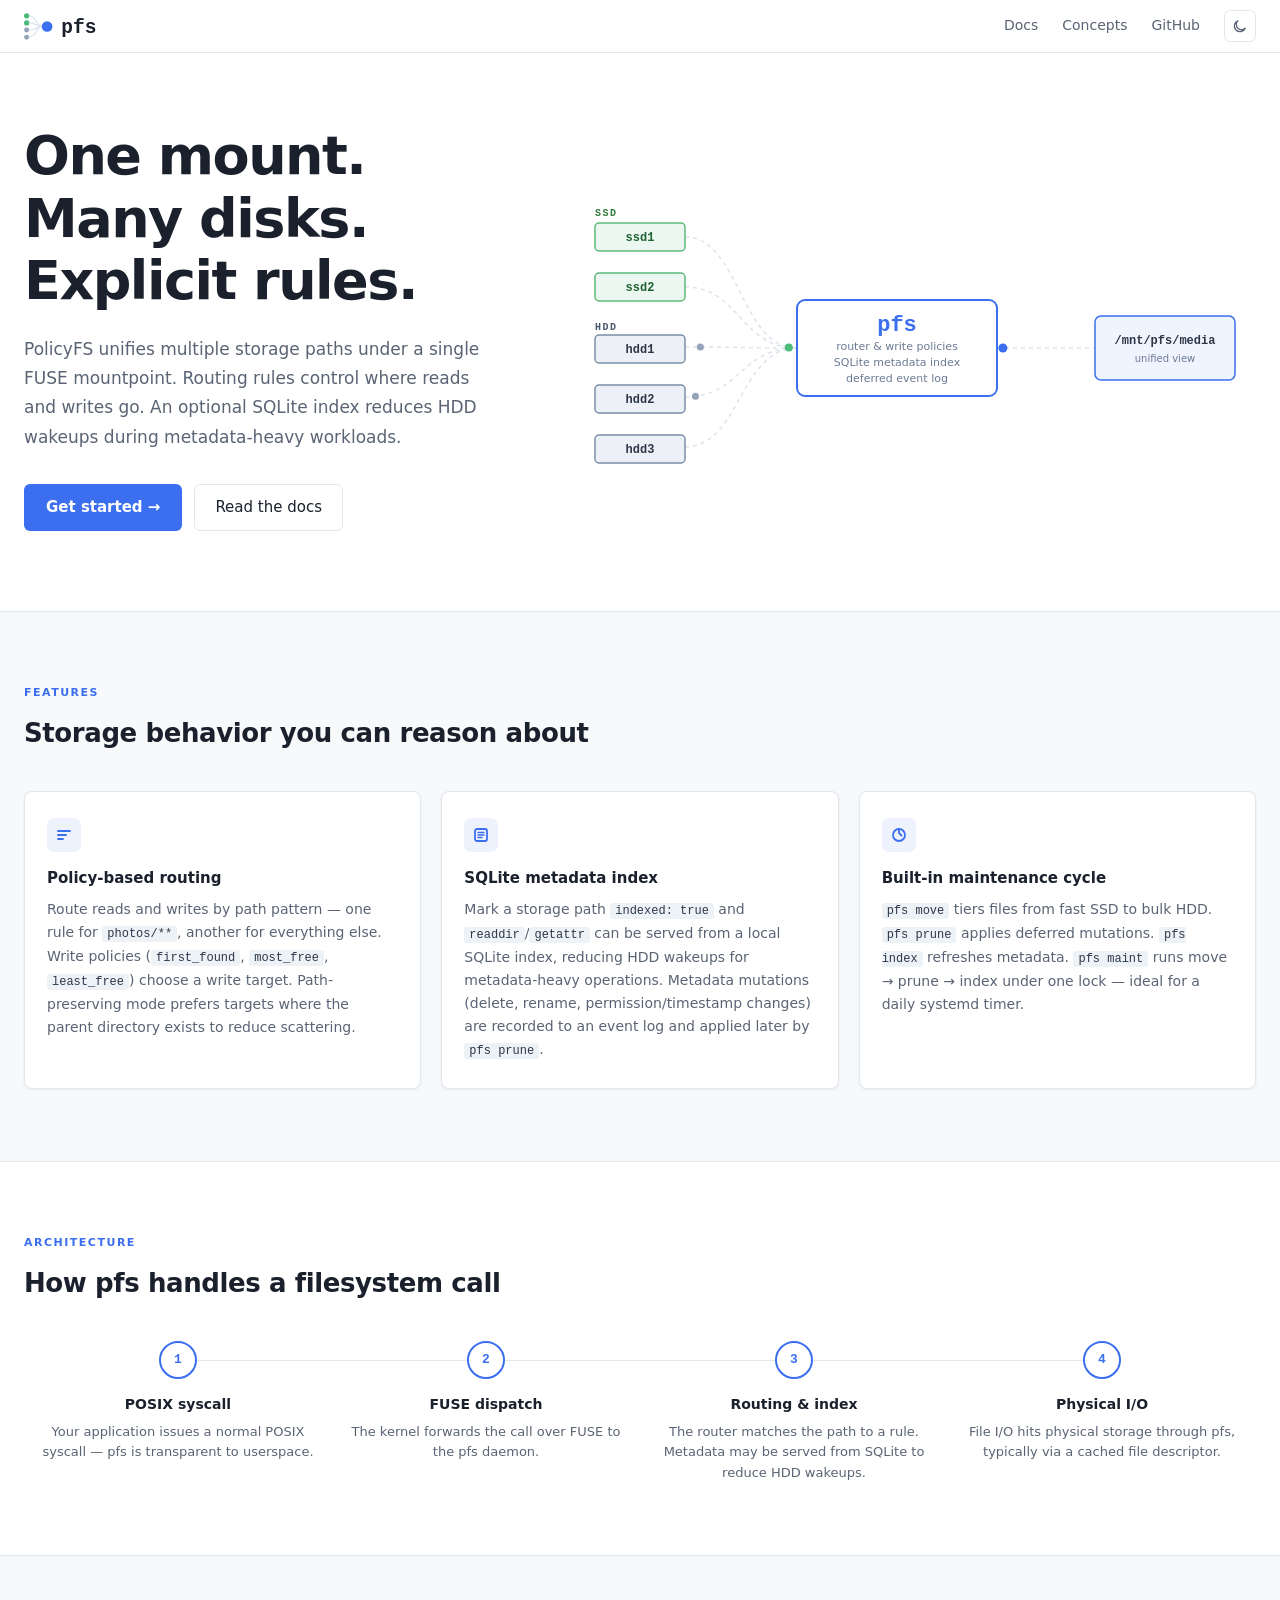
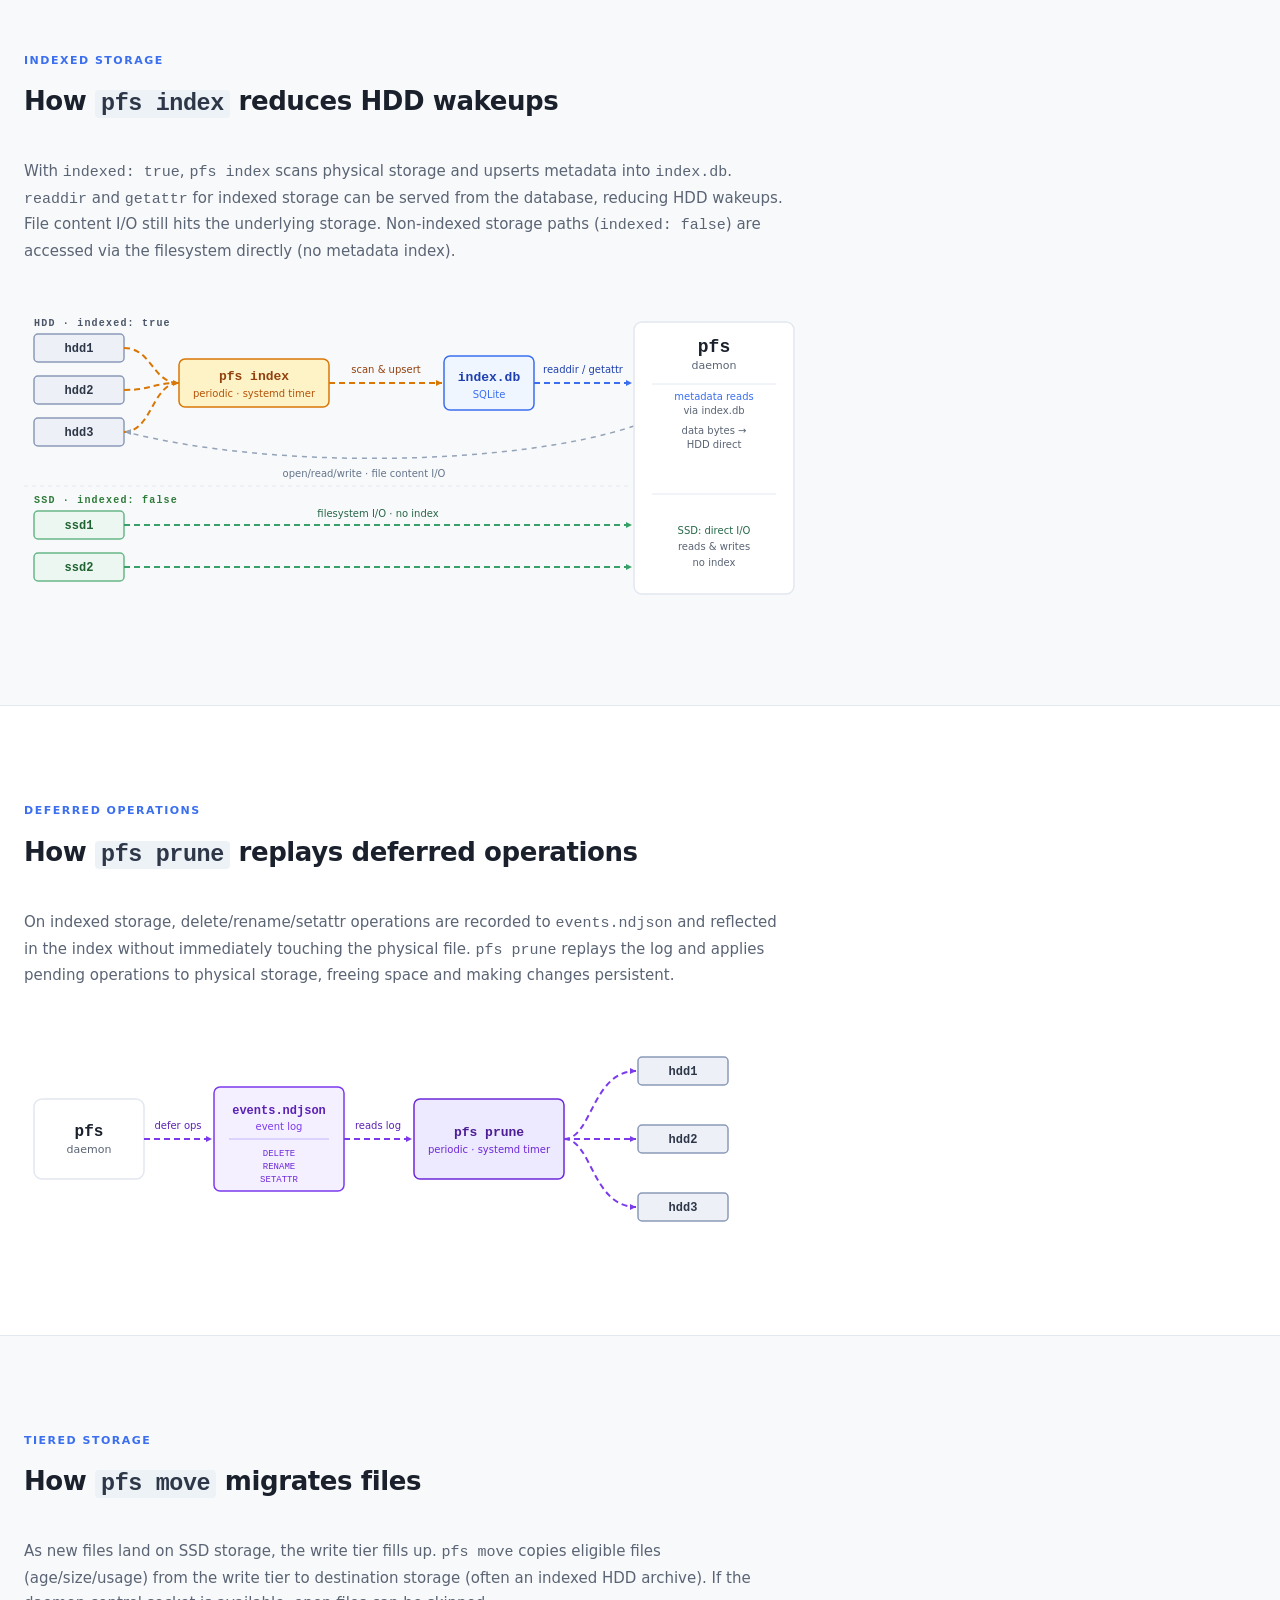
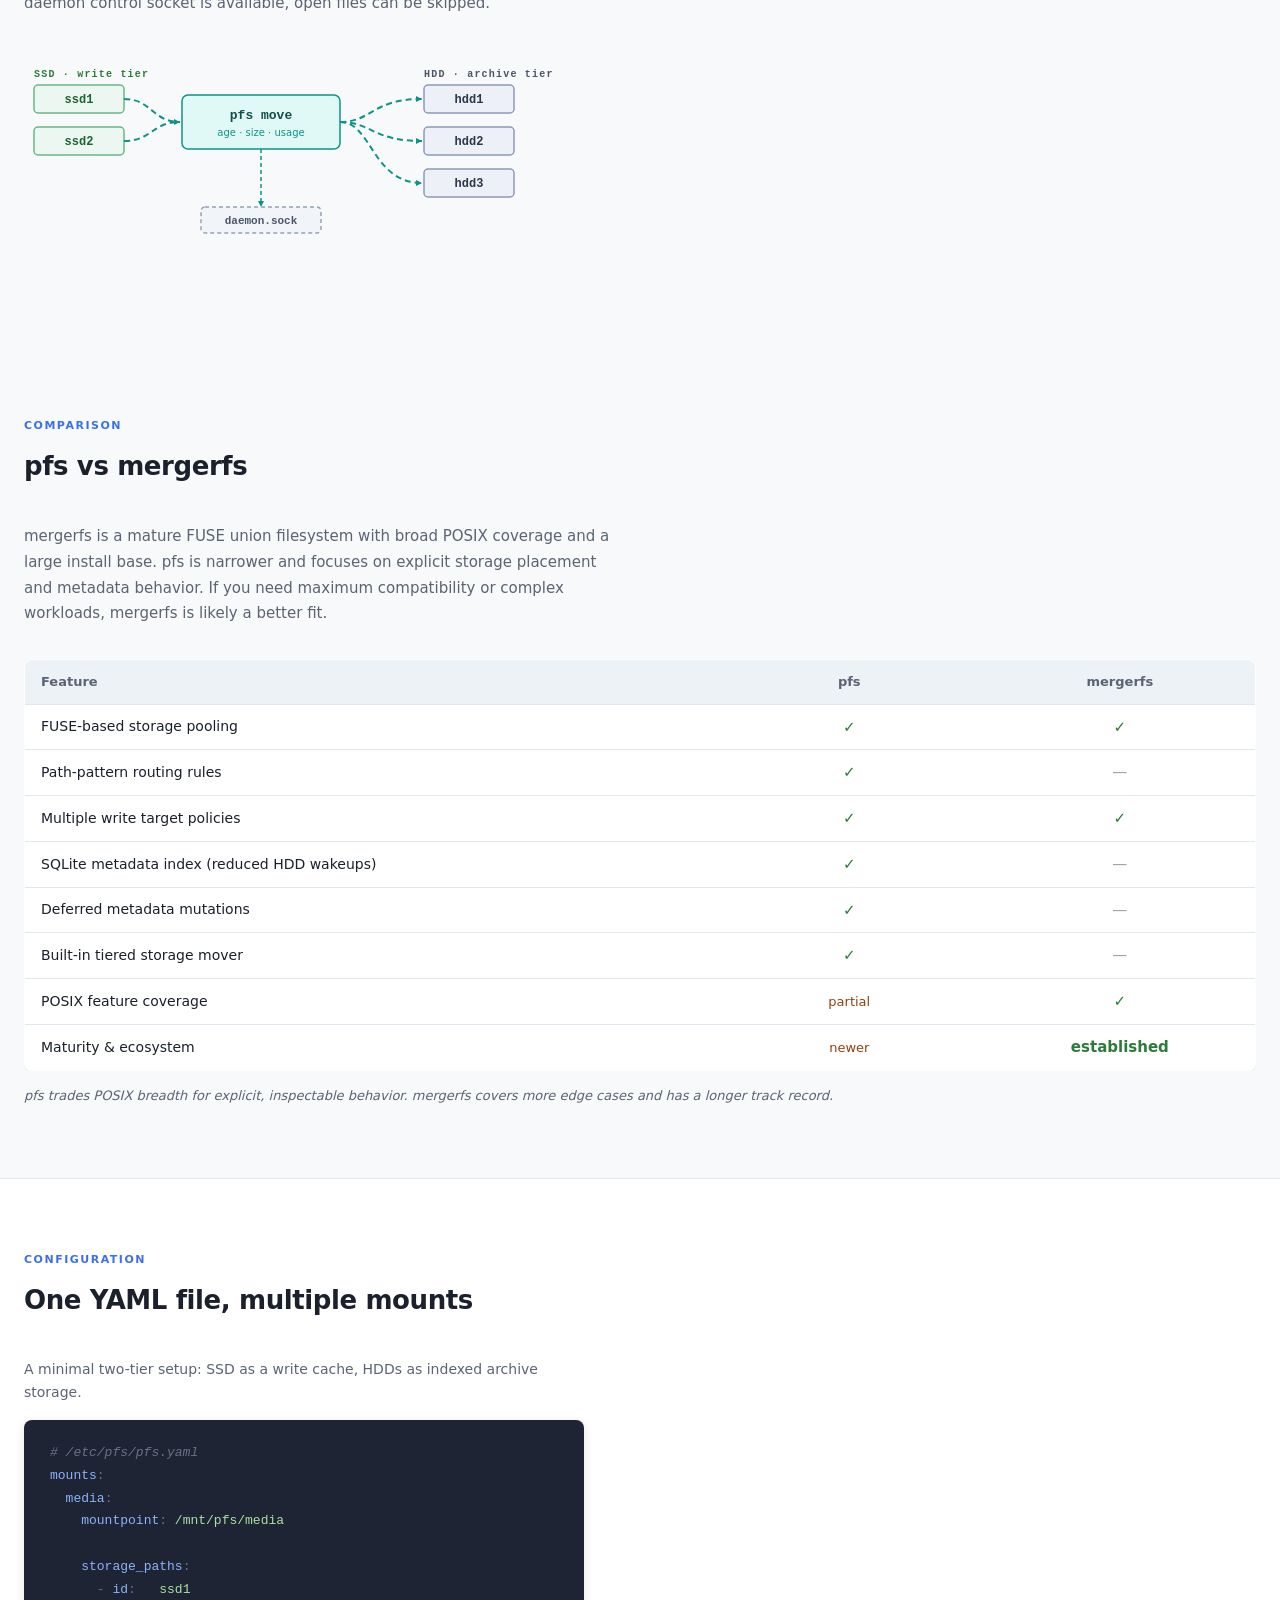
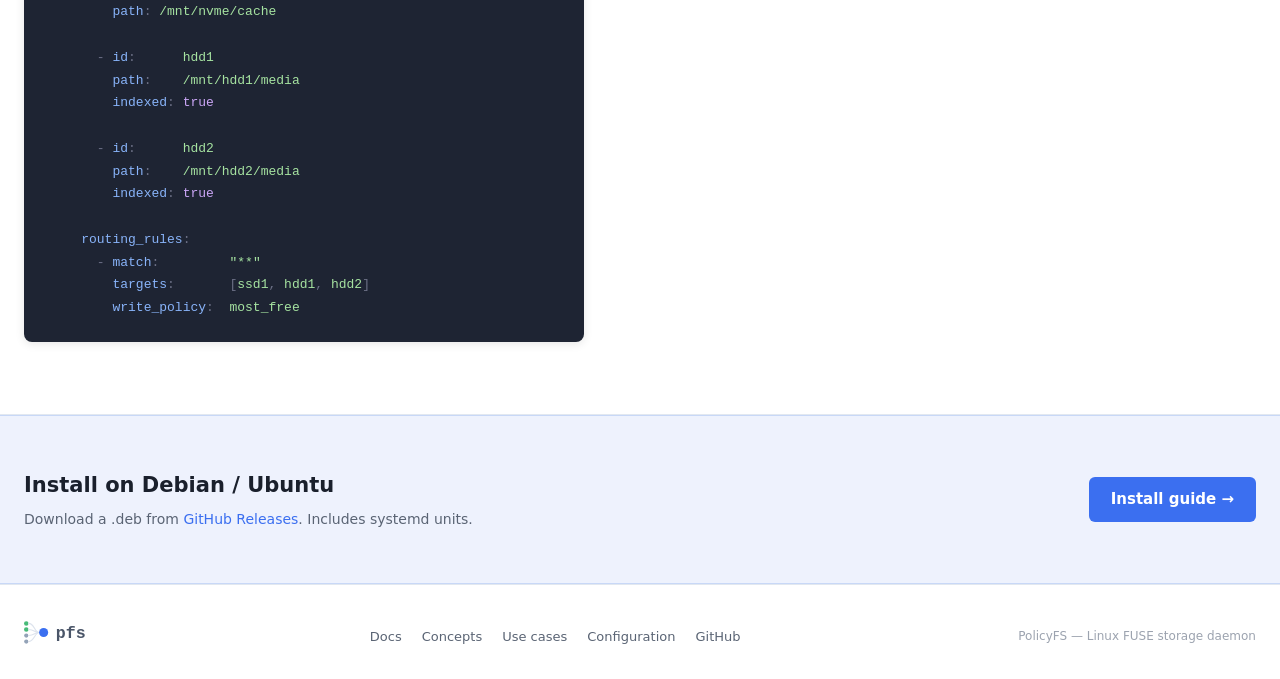
==== commit 89fa1c8f: "refine landing page" ====
--- a/website/index.html
+++ b/website/index.html
@@ -6,12 +6,21 @@
     <title>PolicyFS — Explicit storage routing for Linux</title>
     <meta
       name="description"
-      content="PolicyFS unifies multiple disks under a single FUSE mountpoint with policy-based routing, a SQLite metadata index, and built-in maintenance jobs."
+      content="PolicyFS is a Linux FUSE storage daemon with explicit routing rules, an optional SQLite metadata index, and built-in maintenance jobs."
     />
     <link rel="stylesheet" href="style.css" />
     <link rel="icon" href="favicon.svg" type="image/svg+xml" />
     <!-- Prevent flash of wrong theme: read preference before first paint -->
-    <script>(function(){var s=localStorage.getItem('pfs-theme');if(s){document.documentElement.setAttribute('data-theme',s);}else if(window.matchMedia&&window.matchMedia('(prefers-color-scheme:dark)').matches){document.documentElement.setAttribute('data-theme','dark');}})();</script>
+    <script>
+      ;(function () {
+        var s = localStorage.getItem('pfs-theme')
+        if (s) {
+          document.documentElement.setAttribute('data-theme', s)
+        } else if (window.matchMedia && window.matchMedia('(prefers-color-scheme:dark)').matches) {
+          document.documentElement.setAttribute('data-theme', 'dark')
+        }
+      })()
+    </script>
   </head>
   <body>
     <!-- ─── NAV ─────────────────────────────────────────────────────────────── -->
@@ -72,13 +81,41 @@
           <a href="https://github.com/hieutdo/policyfs">GitHub</a>
           <button id="theme-toggle" class="theme-toggle" aria-label="Switch to dark mode">
             <!-- Moon: visible in light mode -->
-            <svg class="icon-moon" width="14" height="14" viewBox="0 0 16 16" fill="none" xmlns="http://www.w3.org/2000/svg" aria-hidden="true">
-              <path d="M14 10.5A6.5 6.5 0 1 1 5.5 2 5 5 0 0 0 14 10.5z" stroke="currentColor" stroke-width="1.5" stroke-linecap="round" stroke-linejoin="round"/>
+            <svg
+              class="icon-moon"
+              width="14"
+              height="14"
+              viewBox="0 0 16 16"
+              fill="none"
+              xmlns="http://www.w3.org/2000/svg"
+              aria-hidden="true"
+            >
+              <path
+                d="M14 10.5A6.5 6.5 0 1 1 5.5 2 5 5 0 0 0 14 10.5z"
+                stroke="currentColor"
+                stroke-width="1.5"
+                stroke-linecap="round"
+                stroke-linejoin="round"
+              />
             </svg>
             <!-- Sun: visible in dark mode (hidden until JS runs) -->
-            <svg class="icon-sun" width="14" height="14" viewBox="0 0 16 16" fill="none" xmlns="http://www.w3.org/2000/svg" aria-hidden="true" style="display:none">
-              <circle cx="8" cy="8" r="3" stroke="currentColor" stroke-width="1.5"/>
-              <path d="M8 1v2M8 13v2M1 8h2M13 8h2M3.22 3.22l1.42 1.42M11.36 11.36l1.42 1.42M3.22 12.78l1.42-1.42M11.36 4.64l1.42-1.42" stroke="currentColor" stroke-width="1.4" stroke-linecap="round"/>
+            <svg
+              class="icon-sun"
+              width="14"
+              height="14"
+              viewBox="0 0 16 16"
+              fill="none"
+              xmlns="http://www.w3.org/2000/svg"
+              aria-hidden="true"
+              style="display: none"
+            >
+              <circle cx="8" cy="8" r="3" stroke="currentColor" stroke-width="1.5" />
+              <path
+                d="M8 1v2M8 13v2M1 8h2M13 8h2M3.22 3.22l1.42 1.42M11.36 11.36l1.42 1.42M3.22 12.78l1.42-1.42M11.36 4.64l1.42-1.42"
+                stroke="currentColor"
+                stroke-width="1.4"
+                stroke-linecap="round"
+              />
             </svg>
           </button>
         </div>
@@ -92,8 +129,8 @@
         <div class="hero-text">
           <h1>One mount.<br />Many disks.<br />Explicit rules.</h1>
           <p class="hero-sub">
-            PolicyFS unifies multiple storage paths under a single FUSE mountpoint. Routing rules control exactly where
-            reads and writes go — and an optional SQLite index keeps your HDDs asleep during metadata-heavy workloads.
+            PolicyFS unifies multiple storage paths under a single FUSE mountpoint. Routing rules control where reads
+            and writes go. An optional SQLite index reduces HDD wakeups during metadata-heavy workloads.
           </p>
           <div class="hero-ctas">
             <a href="https://docs.policyfs.org/v1/install/debian/" class="btn-primary">Get started →</a>
@@ -338,7 +375,7 @@
               text-anchor="middle"
               font-weight="600"
             >
-              /mnt/media
+              /mnt/pfs/media
             </text>
             <text
               x="590"
@@ -374,8 +411,8 @@
             <h3>Policy-based routing</h3>
             <p>
               Route reads and writes by path pattern — one rule for <code>photos/**</code>, another for everything else.
-              Write policies (<code>first_found</code>, <code>most_free</code>, <code>least_free</code>) control target
-              selection. Path-preserving mode keeps related files on the same disk.
+              Write policies (<code>first_found</code>, <code>most_free</code>, <code>least_free</code>) choose a write
+              target. Path-preserving mode prefers targets where the parent directory exists to reduce scattering.
             </p>
           </div>
 
@@ -388,9 +425,10 @@
             </div>
             <h3>SQLite metadata index</h3>
             <p>
-              Mark a storage path <code>indexed: true</code> and <code>readdir</code>/<code>getattr</code> calls are
-              served from a local SQLite database — no disk spin-up. Metadata mutations (delete, rename, chmod) are
-              deferred to an event log and applied later by <code>pfs prune</code>.
+              Mark a storage path <code>indexed: true</code> and <code>readdir</code>/<code>getattr</code> can be served
+              from a local SQLite index, reducing HDD wakeups for metadata-heavy operations. Metadata mutations (delete,
+              rename, permission/timestamp changes) are recorded to an event log and applied later by
+              <code>pfs prune</code>.
             </p>
           </div>
 
@@ -410,8 +448,8 @@
             <h3>Built-in maintenance cycle</h3>
             <p>
               <code>pfs move</code> tiers files from fast SSD to bulk HDD. <code>pfs prune</code> applies deferred
-              mutations. <code>pfs index</code> refreshes metadata. <code>pfs maint</code> runs all three in the right
-              order — ready for a daily systemd timer.
+              mutations. <code>pfs index</code> refreshes metadata. <code>pfs maint</code> runs move → prune → index
+              under one lock — ideal for a daily systemd timer.
             </p>
           </div>
         </div>
@@ -428,27 +466,749 @@
           <div class="step">
             <div class="step-num">1</div>
             <h4>POSIX syscall</h4>
-            <p>Your application opens a file normally — pfs is transparent to userspace.</p>
+            <p>Your application issues a normal POSIX syscall — pfs is transparent to userspace.</p>
           </div>
 
           <div class="step">
             <div class="step-num">2</div>
             <h4>FUSE dispatch</h4>
-            <p>The kernel forwards the call over FUSE to the running pfs daemon process.</p>
+            <p>The kernel forwards the call over FUSE to the pfs daemon.</p>
           </div>
 
           <div class="step">
             <div class="step-num">3</div>
             <h4>Routing &amp; index</h4>
-            <p>The router matches the path to a rule. Metadata is served from SQLite; HDDs stay asleep.</p>
+            <p>The router matches the path to a rule. Metadata may be served from SQLite to reduce HDD wakeups.</p>
           </div>
 
           <div class="step">
             <div class="step-num">4</div>
             <h4>Physical I/O</h4>
-            <p>Data reads and writes hit the physical storage directly via a cached file descriptor.</p>
+            <p>File I/O hits physical storage through pfs, typically via a cached file descriptor.</p>
           </div>
         </div>
+      </div>
+    </section>
+
+    <!-- ─── INDEXING DIAGRAM ─────────────────────────────────────────────────── -->
+
+    <section class="indexing">
+      <div class="container">
+        <p class="section-label">Indexed storage</p>
+        <h2 class="section-title">How <code class="title-code">pfs index</code> reduces HDD wakeups</h2>
+        <p class="indexing-intro">
+          With <code>indexed: true</code>, <code>pfs index</code> scans physical storage and upserts metadata into
+          <code>index.db</code>. <code>readdir</code> and <code>getattr</code> for indexed storage can be served from
+          the database, reducing HDD wakeups. File content I/O still hits the underlying storage. Non-indexed storage
+          paths (<code>indexed: false</code>) are accessed via the filesystem directly (no metadata index).
+        </p>
+
+        <!--
+          ViewBox 0 0 800 305
+          HDD track  y=18–175   pfs index center(215,79)  index.db center(385,79)
+          Separator  y=182
+          SSD track  y=190–280
+          pfs daemon x=530–680  y=18–290
+        -->
+        <svg
+          id="index-svg"
+          viewBox="0 0 800 305"
+          xmlns="http://www.w3.org/2000/svg"
+          aria-label="Indexing flow: pfs index scans indexed storage and upserts metadata into index.db; the pfs daemon can serve metadata reads from index.db and performs file content I/O against physical storage; non-indexed storage is accessed without the index."
+        >
+          <!-- ── arrowhead markers ───────────────────────────────────────── -->
+          <defs>
+            <marker id="arr-amber" markerWidth="6" markerHeight="4" refX="5.5" refY="2" orient="auto">
+              <polygon class="arr-amber-fill" points="0 0, 6 2, 0 4" />
+            </marker>
+            <marker id="arr-blue" markerWidth="6" markerHeight="4" refX="5.5" refY="2" orient="auto">
+              <polygon class="arr-blue-fill" points="0 0, 6 2, 0 4" />
+            </marker>
+            <marker id="arr-gray-r" markerWidth="6" markerHeight="4" refX="5.5" refY="2" orient="auto">
+              <polygon class="arr-gray-fill" points="0 0, 6 2, 0 4" />
+            </marker>
+            <marker id="arr-green" markerWidth="6" markerHeight="4" refX="5.5" refY="2" orient="auto">
+              <polygon class="arr-green-fill" points="0 0, 6 2, 0 4" />
+            </marker>
+          </defs>
+
+          <!-- ── HDD track separator ─────────────────────────────────────── -->
+          <line x1="0" y1="182" x2="608" y2="182" class="idx-separator" />
+
+          <!-- ── HDD group label ────────────────────────────────────────── -->
+          <text
+            x="10"
+            y="22"
+            font-family="monospace"
+            font-size="10"
+            font-weight="600"
+            letter-spacing="1.2"
+            class="idx-group-hdd"
+          >
+            HDD · indexed: true
+          </text>
+
+          <!-- HDD boxes -->
+          <rect x="10" y="30" width="90" height="28" rx="4" class="idx-hdd-box" />
+          <text
+            x="55"
+            y="48"
+            font-family="monospace"
+            font-size="12"
+            text-anchor="middle"
+            font-weight="600"
+            class="idx-hdd-label"
+          >
+            hdd1
+          </text>
+
+          <rect x="10" y="72" width="90" height="28" rx="4" class="idx-hdd-box" />
+          <text
+            x="55"
+            y="90"
+            font-family="monospace"
+            font-size="12"
+            text-anchor="middle"
+            font-weight="600"
+            class="idx-hdd-label"
+          >
+            hdd2
+          </text>
+
+          <rect x="10" y="114" width="90" height="28" rx="4" class="idx-hdd-box" />
+          <text
+            x="55"
+            y="132"
+            font-family="monospace"
+            font-size="12"
+            text-anchor="middle"
+            font-weight="600"
+            class="idx-hdd-label"
+          >
+            hdd3
+          </text>
+
+          <!-- HDD → pfs index  (animated amber flow) -->
+          <path d="M 100,44  C 128,44  128,79 155,79" class="idx-flow-amber" />
+          <path d="M 100,86  C 128,86  128,79 155,79" class="idx-flow-amber" style="animation-delay: -0.5s" />
+          <path d="M 100,128 C 128,128 128,79 155,79" class="idx-flow-amber" style="animation-delay: -1s" />
+          <!-- arrowhead at convergence point -->
+          <polygon points="149,76 155,79 149,82" class="arr-amber-fill" />
+
+          <!-- pfs index job box -->
+          <rect x="155" y="55" width="150" height="48" rx="6" class="idx-job-box" />
+          <text
+            x="230"
+            y="76"
+            font-family="monospace"
+            font-size="13"
+            text-anchor="middle"
+            font-weight="700"
+            class="idx-job-label"
+          >
+            pfs index
+          </text>
+          <text
+            x="230"
+            y="93"
+            font-family="system-ui, sans-serif"
+            font-size="10"
+            text-anchor="middle"
+            class="idx-job-sub"
+          >
+            periodic · systemd timer
+          </text>
+
+          <!-- pfs index → index.db  (animated amber) -->
+          <path d="M 305,79 L 418,79" class="idx-flow-amber" style="animation-delay: -0.3s" />
+          <polygon points="412,76 418,79 412,82" class="arr-amber-fill" />
+          <text
+            x="362"
+            y="69"
+            font-family="system-ui, sans-serif"
+            font-size="10"
+            text-anchor="middle"
+            class="idx-lbl-amber"
+          >
+            scan &amp; upsert
+          </text>
+
+          <!-- index.db box -->
+          <rect x="420" y="52" width="90" height="54" rx="6" class="idx-db-box" />
+          <text
+            x="465"
+            y="77"
+            font-family="monospace"
+            font-size="13"
+            text-anchor="middle"
+            font-weight="700"
+            class="idx-db-label"
+          >
+            index.db
+          </text>
+          <text
+            x="465"
+            y="94"
+            font-family="system-ui, sans-serif"
+            font-size="10"
+            text-anchor="middle"
+            class="idx-db-sub"
+          >
+            SQLite
+          </text>
+
+          <!-- index.db → pfs daemon  (animated blue, metadata) -->
+          <path d="M 510,79 L 608,79" class="idx-flow-blue" />
+          <polygon points="602,76 608,79 602,82" class="arr-blue-fill" />
+          <text
+            x="559"
+            y="69"
+            font-family="system-ui, sans-serif"
+            font-size="10"
+            text-anchor="middle"
+            class="idx-lbl-blue"
+          >
+            readdir / getattr
+          </text>
+
+          <!-- pfs daemon → HDD  (dashed gray, data bytes only) -->
+          <path d="M 610,122 C 490,162 250,166 102,128" class="idx-flow-data" />
+          <polygon points="107,125 101,128 107,131" class="arr-gray-fill" />
+          <text
+            x="340"
+            y="173"
+            font-family="system-ui, sans-serif"
+            font-size="10"
+            text-anchor="middle"
+            class="idx-lbl-data"
+          >
+            open/read/write · file content I/O
+          </text>
+
+          <!-- ── SSD group label ────────────────────────────────────────── -->
+          <text
+            x="10"
+            y="199"
+            font-family="monospace"
+            font-size="10"
+            font-weight="600"
+            letter-spacing="1.2"
+            class="idx-group-ssd"
+          >
+            SSD · indexed: false
+          </text>
+
+          <!-- SSD boxes -->
+          <rect x="10" y="207" width="90" height="28" rx="4" class="idx-ssd-box" />
+          <text
+            x="55"
+            y="225"
+            font-family="monospace"
+            font-size="12"
+            text-anchor="middle"
+            font-weight="600"
+            class="idx-ssd-label"
+          >
+            ssd1
+          </text>
+
+          <rect x="10" y="249" width="90" height="28" rx="4" class="idx-ssd-box" />
+          <text
+            x="55"
+            y="267"
+            font-family="monospace"
+            font-size="12"
+            text-anchor="middle"
+            font-weight="600"
+            class="idx-ssd-label"
+          >
+            ssd2
+          </text>
+
+          <!-- SSD → pfs daemon  (animated green, direct) -->
+          <path d="M 100,221 L 608,221" class="idx-flow-green" />
+          <polygon points="602,218 608,221 602,224" class="arr-green-fill" />
+
+          <path d="M 100,263 L 608,263" class="idx-flow-green" style="animation-delay: -0.7s" />
+          <polygon points="602,260 608,263 602,266" class="arr-green-fill" />
+
+          <text
+            x="354"
+            y="213"
+            font-family="system-ui, sans-serif"
+            font-size="10"
+            text-anchor="middle"
+            class="idx-lbl-green"
+          >
+            filesystem I/O · no index
+          </text>
+
+          <!-- ── pfs daemon box ──────────────────────────────────────────── -->
+          <rect x="610" y="18" width="160" height="272" rx="8" class="idx-daemon-box" />
+
+          <text
+            x="690"
+            y="48"
+            font-family="monospace"
+            font-size="18"
+            text-anchor="middle"
+            font-weight="700"
+            class="idx-daemon-title"
+          >
+            pfs
+          </text>
+          <text
+            x="690"
+            y="65"
+            font-family="system-ui, sans-serif"
+            font-size="11"
+            text-anchor="middle"
+            class="idx-daemon-sub"
+          >
+            daemon
+          </text>
+
+          <line x1="628" y1="80" x2="752" y2="80" class="idx-daemon-div" />
+
+          <text
+            x="690"
+            y="96"
+            font-family="system-ui, sans-serif"
+            font-size="10"
+            text-anchor="middle"
+            class="idx-daemon-note-blue"
+          >
+            metadata reads
+          </text>
+          <text
+            x="690"
+            y="110"
+            font-family="system-ui, sans-serif"
+            font-size="10"
+            text-anchor="middle"
+            class="idx-daemon-note"
+          >
+            via index.db
+          </text>
+          <text
+            x="690"
+            y="130"
+            font-family="system-ui, sans-serif"
+            font-size="10"
+            text-anchor="middle"
+            class="idx-daemon-note"
+          >
+            data bytes →
+          </text>
+          <text
+            x="690"
+            y="144"
+            font-family="system-ui, sans-serif"
+            font-size="10"
+            text-anchor="middle"
+            class="idx-daemon-note"
+          >
+            HDD direct
+          </text>
+
+          <line x1="628" y1="190" x2="752" y2="190" class="idx-daemon-div" />
+
+          <text
+            x="690"
+            y="230"
+            font-family="system-ui, sans-serif"
+            font-size="10"
+            text-anchor="middle"
+            class="idx-daemon-note-green"
+          >
+            SSD: direct I/O
+          </text>
+          <text
+            x="690"
+            y="246"
+            font-family="system-ui, sans-serif"
+            font-size="10"
+            text-anchor="middle"
+            class="idx-daemon-note"
+          >
+            reads &amp; writes
+          </text>
+          <text
+            x="690"
+            y="262"
+            font-family="system-ui, sans-serif"
+            font-size="10"
+            text-anchor="middle"
+            class="idx-daemon-note"
+          >
+            no index
+          </text>
+        </svg>
+      </div>
+    </section>
+
+    <!-- ─── PRUNE DIAGRAM ──────────────────────────────────────────────────────── -->
+
+    <section class="prune-section">
+      <div class="container">
+        <p class="section-label">Deferred operations</p>
+        <h2 class="section-title">How <code class="title-code">pfs prune</code> replays deferred operations</h2>
+        <p class="prune-intro">
+          On indexed storage, delete/rename/setattr operations are recorded to <code>events.ndjson</code> and reflected
+          in the index without immediately touching the physical file. <code>pfs prune</code> replays the log and
+          applies pending operations to physical storage, freeing space and making changes persistent.
+        </p>
+
+        <!--
+          ViewBox 0 0 760 210
+          daemon x=10–120  events x=190–320  prune x=390–540  HDDs x=614–704
+        -->
+        <svg
+          id="prune-svg"
+          viewBox="0 0 730 210"
+          xmlns="http://www.w3.org/2000/svg"
+          aria-label="Prune flow: pfs daemon appends deferred operations to events.ndjson; pfs prune reads the log and applies DELETE, RENAME, and SETATTR operations to physical storage paths."
+        >
+          <!-- ── arrowhead marker ───────────────────────────────────────── -->
+          <defs>
+            <marker id="arr-violet" markerWidth="6" markerHeight="4" refX="5.5" refY="2" orient="auto">
+              <polygon class="arr-violet-fill" points="0 0, 6 2, 0 4" />
+            </marker>
+          </defs>
+
+          <!-- pfs daemon box -->
+          <rect x="10" y="70" width="110" height="80" rx="8" class="prn-daemon-box" />
+          <text
+            x="65"
+            y="107"
+            font-family="monospace"
+            font-size="16"
+            text-anchor="middle"
+            font-weight="700"
+            class="prn-daemon-title"
+          >
+            pfs
+          </text>
+          <text
+            x="65"
+            y="124"
+            font-family="system-ui, sans-serif"
+            font-size="11"
+            text-anchor="middle"
+            class="prn-daemon-sub"
+          >
+            daemon
+          </text>
+
+          <!-- daemon → events.ndjson -->
+          <path d="M 120,110 L 188,110" class="prn-flow-violet" />
+          <polygon points="182,107 188,110 182,113" class="arr-violet-fill" />
+          <text
+            x="154"
+            y="100"
+            font-family="system-ui, sans-serif"
+            font-size="10"
+            text-anchor="middle"
+            class="prn-lbl-violet"
+          >
+            defer ops
+          </text>
+
+          <!-- events.ndjson box -->
+          <rect x="190" y="58" width="130" height="104" rx="6" class="prn-events-box" />
+          <text
+            x="255"
+            y="85"
+            font-family="monospace"
+            font-size="12"
+            text-anchor="middle"
+            font-weight="700"
+            class="prn-events-label"
+          >
+            events.ndjson
+          </text>
+          <text
+            x="255"
+            y="101"
+            font-family="system-ui, sans-serif"
+            font-size="10"
+            text-anchor="middle"
+            class="prn-events-sub"
+          >
+            event log
+          </text>
+          <line x1="205" y1="110" x2="305" y2="110" class="prn-events-div" />
+          <text x="255" y="127" font-family="monospace" font-size="9" text-anchor="middle" class="prn-events-type">
+            DELETE
+          </text>
+          <text x="255" y="140" font-family="monospace" font-size="9" text-anchor="middle" class="prn-events-type">
+            RENAME
+          </text>
+          <text x="255" y="153" font-family="monospace" font-size="9" text-anchor="middle" class="prn-events-type">
+            SETATTR
+          </text>
+
+          <!-- events.ndjson → pfs prune -->
+          <path d="M 320,110 L 388,110" class="prn-flow-violet" style="animation-delay: -0.5s" />
+          <polygon points="382,107 388,110 382,113" class="arr-violet-fill" />
+          <text
+            x="354"
+            y="100"
+            font-family="system-ui, sans-serif"
+            font-size="10"
+            text-anchor="middle"
+            class="prn-lbl-violet"
+          >
+            reads log
+          </text>
+
+          <!-- pfs prune job box -->
+          <rect x="390" y="70" width="150" height="80" rx="6" class="prn-job-box" />
+          <text
+            x="465"
+            y="107"
+            font-family="monospace"
+            font-size="13"
+            text-anchor="middle"
+            font-weight="700"
+            class="prn-job-label"
+          >
+            pfs prune
+          </text>
+          <text
+            x="465"
+            y="124"
+            font-family="system-ui, sans-serif"
+            font-size="10"
+            text-anchor="middle"
+            class="prn-job-sub"
+          >
+            periodic · systemd timer
+          </text>
+
+          <!-- prune → HDDs fan-out -->
+          <path d="M 540,110 C 568,110 568,42  612,42" class="prn-flow-violet" style="animation-delay: -0.2s" />
+          <path d="M 540,110 L 612,110" class="prn-flow-violet" style="animation-delay: -0.8s" />
+          <path d="M 540,110 C 568,110 568,178 612,178" class="prn-flow-violet" style="animation-delay: -1.3s" />
+
+          <polygon points="606,39 612,42 606,45" class="arr-violet-fill" />
+          <polygon points="606,107 612,110 606,113" class="arr-violet-fill" />
+          <polygon points="606,175 612,178 606,181" class="arr-violet-fill" />
+
+          <!-- HDD boxes -->
+          <rect x="614" y="28" width="90" height="28" rx="4" class="prn-hdd-box" />
+          <text
+            x="659"
+            y="46"
+            font-family="monospace"
+            font-size="12"
+            text-anchor="middle"
+            font-weight="600"
+            class="prn-hdd-label"
+          >
+            hdd1
+          </text>
+
+          <rect x="614" y="96" width="90" height="28" rx="4" class="prn-hdd-box" />
+          <text
+            x="659"
+            y="114"
+            font-family="monospace"
+            font-size="12"
+            text-anchor="middle"
+            font-weight="600"
+            class="prn-hdd-label"
+          >
+            hdd2
+          </text>
+
+          <rect x="614" y="164" width="90" height="28" rx="4" class="prn-hdd-box" />
+          <text
+            x="659"
+            y="182"
+            font-family="monospace"
+            font-size="12"
+            text-anchor="middle"
+            font-weight="600"
+            class="prn-hdd-label"
+          >
+            hdd3
+          </text>
+        </svg>
+      </div>
+    </section>
+
+    <!-- ─── MOVE DIAGRAM ───────────────────────────────────────────────────────── -->
+
+    <section class="move-section">
+      <div class="container">
+        <p class="section-label">Tiered storage</p>
+        <h2 class="section-title">How <code class="title-code">pfs move</code> migrates files</h2>
+        <p class="move-intro">
+          As new files land on SSD storage, the write tier fills up.
+          <code>pfs move</code> copies eligible files (age/size/usage) from the write tier to destination storage (often
+          an indexed HDD archive). If the daemon control socket is available, open files can be skipped.
+        </p>
+
+        <!--
+          ViewBox 0 0 620 192
+          SSDs x=10–100  pfs move x=128–286  HDDs x=350–440
+          SSDs x=10–100  pfs move x=158–316  HDDs x=400–490  daemon.sock below move center
+        -->
+        <svg
+          id="move-svg"
+          viewBox="0 0 560 192"
+          xmlns="http://www.w3.org/2000/svg"
+          aria-label="Move flow: candidates are evaluated by pfs move (age/size/usage) and copied to destination storage; if daemon.sock is available, open files are skipped."
+        >
+          <!-- ── SSD group label ────────────────────────────────────────── -->
+          <text
+            x="10"
+            y="20"
+            font-family="monospace"
+            font-size="10"
+            font-weight="600"
+            letter-spacing="1.2"
+            class="mv-group-ssd"
+          >
+            SSD · write tier
+          </text>
+
+          <!-- SSD boxes -->
+          <rect x="10" y="28" width="90" height="28" rx="4" class="mv-ssd-box" />
+          <text
+            x="55"
+            y="46"
+            font-family="monospace"
+            font-size="12"
+            text-anchor="middle"
+            font-weight="600"
+            class="mv-ssd-label"
+          >
+            ssd1
+          </text>
+
+          <rect x="10" y="70" width="90" height="28" rx="4" class="mv-ssd-box" />
+          <text
+            x="55"
+            y="88"
+            font-family="monospace"
+            font-size="12"
+            text-anchor="middle"
+            font-weight="600"
+            class="mv-ssd-label"
+          >
+            ssd2
+          </text>
+
+          <!-- SSDs → pfs move (fan in) -->
+          <path d="M 100,42 C 128,42 128,65 156,65" class="mv-flow-teal" />
+          <path d="M 100,84 C 128,84 128,65 156,65" class="mv-flow-teal" style="animation-delay: -0.6s" />
+          <polygon points="150,62 156,65 150,68" class="arr-teal-fill" />
+
+          <!-- pfs move box -->
+          <rect x="158" y="38" width="158" height="54" rx="6" class="mv-job-box" />
+          <text
+            x="237"
+            y="62"
+            font-family="monospace"
+            font-size="13"
+            text-anchor="middle"
+            font-weight="700"
+            class="mv-job-label"
+          >
+            pfs move
+          </text>
+          <text
+            x="237"
+            y="79"
+            font-family="system-ui, sans-serif"
+            font-size="10"
+            text-anchor="middle"
+            class="mv-job-sub"
+          >
+            age · size · usage
+          </text>
+
+          <!-- pfs move → HDDs (fan out) -->
+          <path d="M 316,65 C 348,65 348,42  398,42" class="mv-flow-teal" style="animation-delay: -0.3s" />
+          <path d="M 316,65 C 348,65 348,84  398,84" class="mv-flow-teal" style="animation-delay: -0.9s" />
+          <path d="M 316,65 C 348,65 348,126 398,126" class="mv-flow-teal" style="animation-delay: -1.5s" />
+          <polygon points="392,39 398,42 392,45" class="arr-teal-fill" />
+          <polygon points="392,81 398,84 392,87" class="arr-teal-fill" />
+          <polygon points="392,123 398,126 392,129" class="arr-teal-fill" />
+
+          <!-- HDD group label -->
+          <text
+            x="400"
+            y="20"
+            font-family="monospace"
+            font-size="10"
+            font-weight="600"
+            letter-spacing="1.2"
+            class="mv-group-hdd"
+          >
+            HDD · archive tier
+          </text>
+
+          <!-- HDD boxes -->
+          <rect x="400" y="28" width="90" height="28" rx="4" class="mv-hdd-box" />
+          <text
+            x="445"
+            y="46"
+            font-family="monospace"
+            font-size="12"
+            text-anchor="middle"
+            font-weight="600"
+            class="mv-hdd-label"
+          >
+            hdd1
+          </text>
+
+          <rect x="400" y="70" width="90" height="28" rx="4" class="mv-hdd-box" />
+          <text
+            x="445"
+            y="88"
+            font-family="monospace"
+            font-size="12"
+            text-anchor="middle"
+            font-weight="600"
+            class="mv-hdd-label"
+          >
+            hdd2
+          </text>
+
+          <rect x="400" y="112" width="90" height="28" rx="4" class="mv-hdd-box" />
+          <text
+            x="445"
+            y="130"
+            font-family="monospace"
+            font-size="12"
+            text-anchor="middle"
+            font-weight="600"
+            class="mv-hdd-label"
+          >
+            hdd3
+          </text>
+
+          <!-- daemon.sock query (dashed vertical) -->
+          <line x1="237" y1="92" x2="237" y2="148" class="mv-sock-line" />
+          <polygon points="234,144 237,150 240,144" class="arr-teal-fill" />
+
+          <!-- daemon.sock box -->
+          <rect x="177" y="150" width="120" height="26" rx="4" class="mv-sock-box" />
+          <text
+            x="237"
+            y="167"
+            font-family="monospace"
+            font-size="11"
+            text-anchor="middle"
+            font-weight="600"
+            class="mv-sock-label"
+          >
+            daemon.sock
+          </text>
+        </svg>
       </div>
     </section>
 
@@ -459,9 +1219,9 @@
         <p class="section-label">Comparison</p>
         <h2 class="section-title">pfs vs mergerfs</h2>
         <p class="comparison-intro">
-          mergerfs is a mature, battle-tested FUSE union filesystem with broad POSIX coverage and a large install base.
-          pfs is a narrower tool focused on making storage placement and metadata access explicit. If you need maximum
-          compatibility or are running complex workloads, mergerfs is likely the better fit.
+          mergerfs is a mature FUSE union filesystem with broad POSIX coverage and a large install base. pfs is narrower
+          and focuses on explicit storage placement and metadata behavior. If you need maximum compatibility or complex
+          workloads, mergerfs is likely a better fit.
         </p>
         <div class="comparison-table-wrap">
           <table class="comparison-table">
@@ -489,7 +1249,7 @@
                 <td><span class="check">✓</span></td>
               </tr>
               <tr>
-                <td>SQLite metadata index (HDD sleep)</td>
+                <td>SQLite metadata index (reduced HDD wakeups)</td>
                 <td><span class="check">✓</span></td>
                 <td><span class="cross">—</span></td>
               </tr>
@@ -517,8 +1277,8 @@
           </table>
         </div>
         <p class="comparison-caption">
-          pfs trades POSIX breadth for explicit, inspectable behavior. mergerfs covers more edge cases and has a much
-          longer track record.
+          pfs trades POSIX breadth for explicit, inspectable behavior. mergerfs covers more edge cases and has a longer
+          track record.
         </p>
       </div>
     </section>
@@ -528,15 +1288,15 @@
     <section class="config-snippet">
       <div class="container">
         <p class="section-label">Configuration</p>
-        <h2 class="section-title">One YAML file, one mount</h2>
+        <h2 class="section-title">One YAML file, multiple mounts</h2>
         <div class="snippet-wrap">
           <p style="color: var(--text-muted); font-size: 14px; margin-bottom: 4px">
-            A minimal two-tier setup: SSD as a fast write cache, HDDs as indexed archive storage.
+            A minimal two-tier setup: SSD as a write cache, HDDs as indexed archive storage.
           </p>
           <pre><span class="y-comment"># /etc/pfs/pfs.yaml</span>
 <span class="y-key">mounts</span><span class="y-punct">:</span>
-  <span class="y-punct">-</span> <span class="y-key">name</span><span class="y-punct">:</span> <span class="y-str">media</span>
-    <span class="y-key">mountpoint</span><span class="y-punct">:</span> <span class="y-str">/mnt/media</span>
+  <span class="y-key">media</span><span class="y-punct">:</span>
+    <span class="y-key">mountpoint</span><span class="y-punct">:</span> <span class="y-str">/mnt/pfs/media</span>
 
     <span class="y-key">storage_paths</span><span class="y-punct">:</span>
       <span class="y-punct">-</span> <span class="y-key">id</span><span class="y-punct">:</span>   <span class="y-str">ssd1</span>
@@ -564,10 +1324,12 @@
       <div class="container">
         <div>
           <h2>Install on Debian / Ubuntu</h2>
-          <p>Package and systemd units included. Runs as an unprivileged service.</p>
+          <p>
+            Download a .deb from <a href="https://github.com/hieutdo/policyfs/releases">GitHub Releases</a>. Includes
+            systemd units.
+          </p>
         </div>
         <div class="install-cmd">
-          <code>apt install pfs</code>
           <a href="https://docs.policyfs.org/v1/install/debian/" class="btn-primary">Install guide →</a>
         </div>
       </div>
--- a/website/style.css
+++ b/website/style.css
@@ -803,3 +803,314 @@
 [data-theme='dark'] #storage-svg rect[fill='#f0f4ff'] {
   fill: #1a2544;
 }
+
+/* ─── INDEXING DIAGRAM ──────────────────────────────────────────────────── */
+
+.indexing {
+  padding: 96px 0;
+  background: var(--bg);
+}
+
+.indexing-intro {
+  max-width: 760px;
+  color: var(--text-muted);
+  margin-bottom: 40px;
+  font-size: 15px;
+  line-height: 1.7;
+}
+
+.title-code {
+  background: var(--code-bg);
+  color: var(--code-text);
+  padding: 1px 6px;
+  border-radius: 4px;
+  font-family: 'JetBrains Mono', 'Fira Code', 'Courier New', monospace;
+  font-size: 0.9em;
+}
+
+#index-svg {
+  width: 100%;
+  max-width: 800px;
+  height: auto;
+  display: block;
+}
+
+/* SVG box fills */
+.idx-hdd-box    { fill: #edf0f7; stroke: #8a9ab8; stroke-width: 1.5; }
+.idx-ssd-box    { fill: #edf7f1; stroke: #68b888; stroke-width: 1.5; }
+.idx-job-box    { fill: #fef3c7; stroke: #d97706; stroke-width: 1.5; }
+.idx-db-box     { fill: #eff6ff; stroke: #3b6ff0; stroke-width: 1.5; }
+.idx-daemon-box { fill: #ffffff; stroke: var(--border); stroke-width: 1.5; }
+
+/* SVG text labels */
+.idx-hdd-label  { fill: #2d3748; }
+.idx-ssd-label  { fill: #1f6333; }
+.idx-job-label  { fill: #92400e; }
+.idx-job-sub    { fill: #b45309; }
+.idx-db-label   { fill: #1e40af; }
+.idx-db-sub     { fill: #3b6ff0; }
+.idx-daemon-title { fill: #1a202c; }
+.idx-daemon-sub   { fill: var(--text-muted); }
+.idx-daemon-note       { fill: var(--text-muted); }
+.idx-daemon-note-blue  { fill: #3b6ff0; }
+.idx-daemon-note-green { fill: #276749; }
+
+/* Group labels */
+.idx-group-hdd { fill: #4a5568; }
+.idx-group-ssd { fill: #2d7a3a; }
+
+/* Structural lines */
+.idx-separator  { stroke: var(--border); stroke-width: 1; stroke-dasharray: 4 4; }
+.idx-daemon-div { stroke: var(--border); stroke-width: 1; }
+
+/* Path labels */
+.idx-lbl-amber { fill: #92400e; }
+.idx-lbl-blue  { fill: #1e40af; }
+.idx-lbl-data  { fill: #64748b; }
+.idx-lbl-green { fill: #276749; }
+
+/* Arrowhead fills */
+.arr-amber-fill { fill: #d97706; }
+.arr-blue-fill  { fill: #3b6ff0; }
+.arr-gray-fill  { fill: #94a3b8; }
+.arr-green-fill { fill: #38a169; }
+
+/* Animated flow paths — marching-dashes */
+@keyframes idx-march {
+  to { stroke-dashoffset: 0; }
+}
+
+.idx-flow-amber {
+  fill: none;
+  stroke: #d97706;
+  stroke-width: 2;
+  stroke-dasharray: 6 4;
+  stroke-dashoffset: -100;
+  animation: idx-march 2s linear infinite;
+}
+
+.idx-flow-blue {
+  fill: none;
+  stroke: #3b6ff0;
+  stroke-width: 2;
+  stroke-dasharray: 6 4;
+  stroke-dashoffset: -100;
+  animation: idx-march 1.8s linear infinite;
+}
+
+.idx-flow-data {
+  fill: none;
+  stroke: #94a3b8;
+  stroke-width: 1.5;
+  stroke-dasharray: 5 5;
+  stroke-dashoffset: 100;
+  animation: idx-march 2.5s linear infinite reverse;
+}
+
+.idx-flow-green {
+  fill: none;
+  stroke: #38a169;
+  stroke-width: 2;
+  stroke-dasharray: 6 4;
+  stroke-dashoffset: -100;
+  animation: idx-march 1.5s linear infinite;
+}
+
+/* Dark mode overrides */
+[data-theme='dark'] .idx-hdd-box    { fill: #1a2035; stroke: #5a7090; }
+[data-theme='dark'] .idx-ssd-box    { fill: #182e22; stroke: #3d8a5a; }
+[data-theme='dark'] .idx-job-box    { fill: #2a1f00; stroke: #d97706; }
+[data-theme='dark'] .idx-db-box     { fill: #111a3a; stroke: #3b6ff0; }
+[data-theme='dark'] .idx-daemon-box { fill: #161b27; stroke: var(--border); }
+
+[data-theme='dark'] .idx-hdd-label  { fill: #8a9ab8; }
+[data-theme='dark'] .idx-ssd-label  { fill: #48bb78; }
+[data-theme='dark'] .idx-job-label  { fill: #fbbf24; }
+[data-theme='dark'] .idx-job-sub    { fill: #f59e0b; }
+[data-theme='dark'] .idx-db-label   { fill: #6ea8fe; }
+[data-theme='dark'] .idx-db-sub     { fill: #93bbfd; }
+[data-theme='dark'] .idx-daemon-title { fill: #e2e8f0; }
+[data-theme='dark'] .idx-daemon-note-blue  { fill: #6ea8fe; }
+[data-theme='dark'] .idx-daemon-note-green { fill: #48bb78; }
+
+[data-theme='dark'] .idx-group-hdd { fill: #6b7a94; }
+[data-theme='dark'] .idx-group-ssd { fill: #48bb78; }
+
+[data-theme='dark'] .idx-lbl-amber { fill: #fbbf24; }
+[data-theme='dark'] .idx-lbl-blue  { fill: #6ea8fe; }
+[data-theme='dark'] .idx-lbl-data  { fill: #6b7a94; }
+[data-theme='dark'] .idx-lbl-green { fill: #48bb78; }
+
+[data-theme='dark'] .arr-amber-fill { fill: #f59e0b; }
+[data-theme='dark'] .arr-blue-fill  { fill: #6ea8fe; }
+[data-theme='dark'] .arr-gray-fill  { fill: #6b7a94; }
+[data-theme='dark'] .arr-green-fill { fill: #48bb78; }
+
+@media (prefers-reduced-motion: reduce) {
+  .idx-flow-amber,
+  .idx-flow-blue,
+  .idx-flow-data,
+  .idx-flow-green {
+    animation: none;
+    stroke-dashoffset: 0;
+  }
+}
+
+/* ─── PRUNE DIAGRAM ─────────────────────────────────────────────────────── */
+
+.prune-section {
+  padding: 96px 0;
+  background: var(--surface);
+  border-top: 1px solid var(--border);
+  border-bottom: 1px solid var(--border);
+}
+
+.prune-intro {
+  max-width: 760px;
+  color: var(--text-muted);
+  margin-bottom: 40px;
+  font-size: 15px;
+  line-height: 1.7;
+}
+
+#prune-svg {
+  width: 100%;
+  max-width: 730px;
+  height: auto;
+  display: block;
+}
+
+/* SVG box fills */
+.prn-daemon-box { fill: #ffffff; stroke: var(--border); stroke-width: 1.5; }
+.prn-events-box { fill: #f5f0ff; stroke: #7c3aed; stroke-width: 1.5; }
+.prn-job-box    { fill: #ede9fe; stroke: #6d28d9; stroke-width: 1.5; }
+.prn-hdd-box    { fill: #edf0f7; stroke: #8a9ab8; stroke-width: 1.5; }
+
+/* SVG text labels */
+.prn-daemon-title  { fill: #1a202c; }
+.prn-daemon-sub    { fill: var(--text-muted); }
+.prn-events-label  { fill: #5b21b6; }
+.prn-events-sub    { fill: #7c3aed; }
+.prn-events-div    { stroke: #c4b5fd; stroke-width: 1; }
+.prn-events-type   { fill: #6d28d9; }
+.prn-job-label     { fill: #4c1d95; }
+.prn-job-sub       { fill: #6d28d9; }
+.prn-hdd-label     { fill: #2d3748; }
+.prn-lbl-violet    { fill: #5b21b6; }
+
+/* Arrowhead */
+.arr-violet-fill { fill: #7c3aed; }
+
+/* Animated flow — reuses idx-march keyframe */
+.prn-flow-violet {
+  fill: none;
+  stroke: #7c3aed;
+  stroke-width: 2;
+  stroke-dasharray: 6 4;
+  stroke-dashoffset: -100;
+  animation: idx-march 1.8s linear infinite;
+}
+
+/* Dark mode */
+[data-theme='dark'] .prn-daemon-box  { fill: #161b27; stroke: var(--border); }
+[data-theme='dark'] .prn-events-box  { fill: #1e1040; stroke: #7c3aed; }
+[data-theme='dark'] .prn-job-box     { fill: #1a0e3a; stroke: #6d28d9; }
+[data-theme='dark'] .prn-hdd-box     { fill: #1a2035; stroke: #5a7090; }
+
+[data-theme='dark'] .prn-daemon-title { fill: #e2e8f0; }
+[data-theme='dark'] .prn-events-label { fill: #c4b5fd; }
+[data-theme='dark'] .prn-events-sub   { fill: #a78bfa; }
+[data-theme='dark'] .prn-events-div   { stroke: #4c3080; }
+[data-theme='dark'] .prn-events-type  { fill: #a78bfa; }
+[data-theme='dark'] .prn-job-label    { fill: #ddd6fe; }
+[data-theme='dark'] .prn-job-sub      { fill: #c4b5fd; }
+[data-theme='dark'] .prn-hdd-label    { fill: #8a9ab8; }
+[data-theme='dark'] .prn-lbl-violet   { fill: #a78bfa; }
+[data-theme='dark'] .arr-violet-fill  { fill: #a78bfa; }
+
+@media (prefers-reduced-motion: reduce) {
+  .prn-flow-violet {
+    animation: none;
+    stroke-dashoffset: 0;
+  }
+}
+
+/* ─── MOVE DIAGRAM ──────────────────────────────────────────────────────── */
+
+.move-section {
+  padding: 96px 0;
+  background: var(--bg);
+}
+
+.move-intro {
+  max-width: 760px;
+  color: var(--text-muted);
+  margin-bottom: 40px;
+  font-size: 15px;
+  line-height: 1.7;
+}
+
+#move-svg {
+  width: 100%;
+  max-width: 560px;
+  height: auto;
+  display: block;
+}
+
+/* SVG box fills */
+.mv-ssd-box  { fill: #edf7f1; stroke: #68b888; stroke-width: 1.5; }
+.mv-job-box  { fill: #e0f9f6; stroke: #0d9488; stroke-width: 1.5; }
+.mv-hdd-box  { fill: #edf0f7; stroke: #8a9ab8; stroke-width: 1.5; }
+.mv-sock-box { fill: #f1f5f9; stroke: #94a3b8; stroke-width: 1.5; stroke-dasharray: 4 3; }
+
+/* SVG text labels */
+.mv-ssd-label   { fill: #1f6333; }
+.mv-job-label   { fill: #134e4a; }
+.mv-job-sub     { fill: #0d9488; }
+.mv-hdd-label   { fill: #2d3748; }
+.mv-sock-label  { fill: #4a5568; }
+.mv-lbl-sock    { fill: #0d9488; }
+
+/* Group labels */
+.mv-group-ssd { fill: #2d7a3a; }
+.mv-group-hdd { fill: #4a5568; }
+
+/* Structural lines */
+.mv-sock-line { stroke: #0d9488; stroke-width: 1.5; stroke-dasharray: 4 3; }
+
+/* Arrowhead */
+.arr-teal-fill { fill: #0d9488; }
+
+/* Animated flow — reuses idx-march keyframe */
+.mv-flow-teal {
+  fill: none;
+  stroke: #0d9488;
+  stroke-width: 2;
+  stroke-dasharray: 6 4;
+  stroke-dashoffset: -100;
+  animation: idx-march 1.6s linear infinite;
+}
+
+/* Dark mode */
+[data-theme='dark'] .mv-ssd-box  { fill: #182e22; stroke: #3d8a5a; }
+[data-theme='dark'] .mv-job-box  { fill: #0a2422; stroke: #0d9488; }
+[data-theme='dark'] .mv-hdd-box  { fill: #1a2035; stroke: #5a7090; }
+[data-theme='dark'] .mv-sock-box { fill: #161b27; stroke: #4a5568; }
+
+[data-theme='dark'] .mv-ssd-label  { fill: #48bb78; }
+[data-theme='dark'] .mv-job-label  { fill: #5eead4; }
+[data-theme='dark'] .mv-job-sub    { fill: #2dd4bf; }
+[data-theme='dark'] .mv-hdd-label  { fill: #8a9ab8; }
+[data-theme='dark'] .mv-sock-label { fill: #6b7a94; }
+[data-theme='dark'] .mv-lbl-sock   { fill: #2dd4bf; }
+[data-theme='dark'] .mv-group-ssd  { fill: #48bb78; }
+[data-theme='dark'] .mv-group-hdd  { fill: #6b7a94; }
+[data-theme='dark'] .mv-sock-line  { stroke: #0d9488; }
+[data-theme='dark'] .arr-teal-fill { fill: #2dd4bf; }
+
+@media (prefers-reduced-motion: reduce) {
+  .mv-flow-teal {
+    animation: none;
+    stroke-dashoffset: 0;
+  }
+}
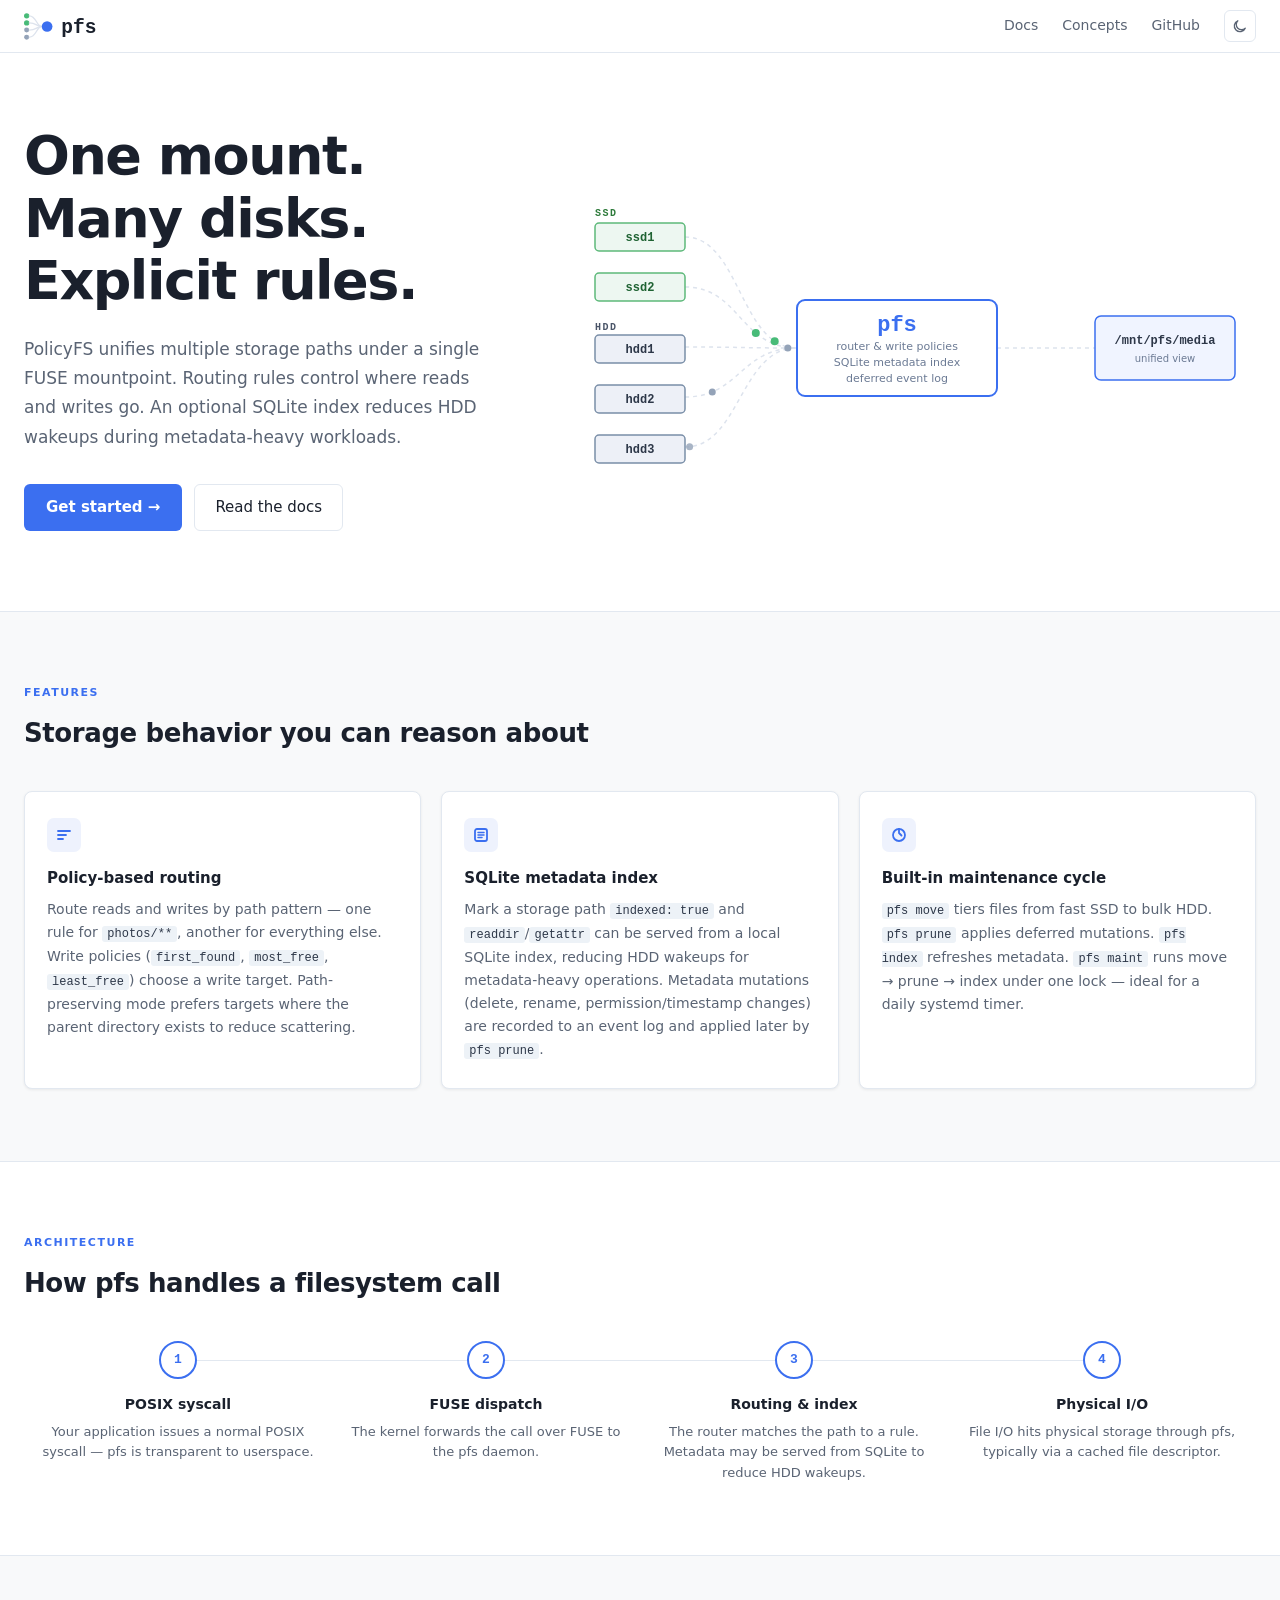
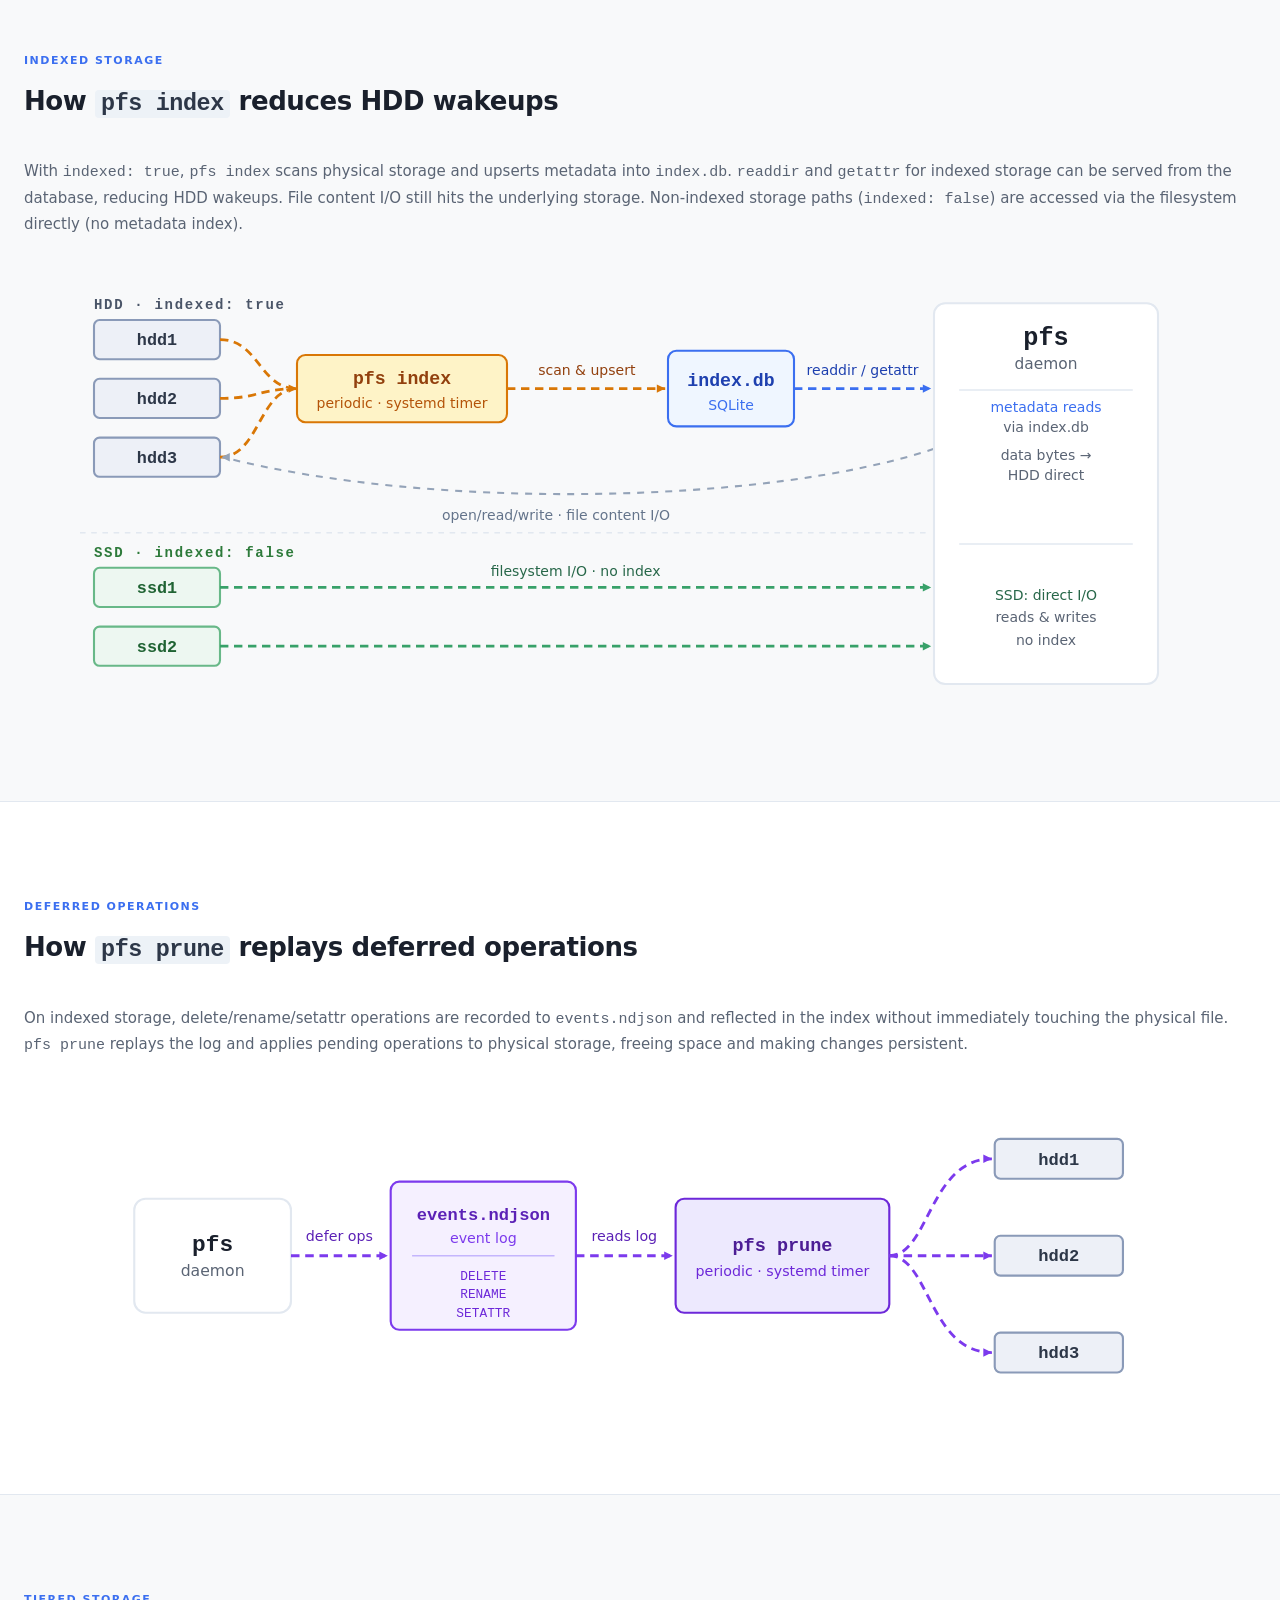
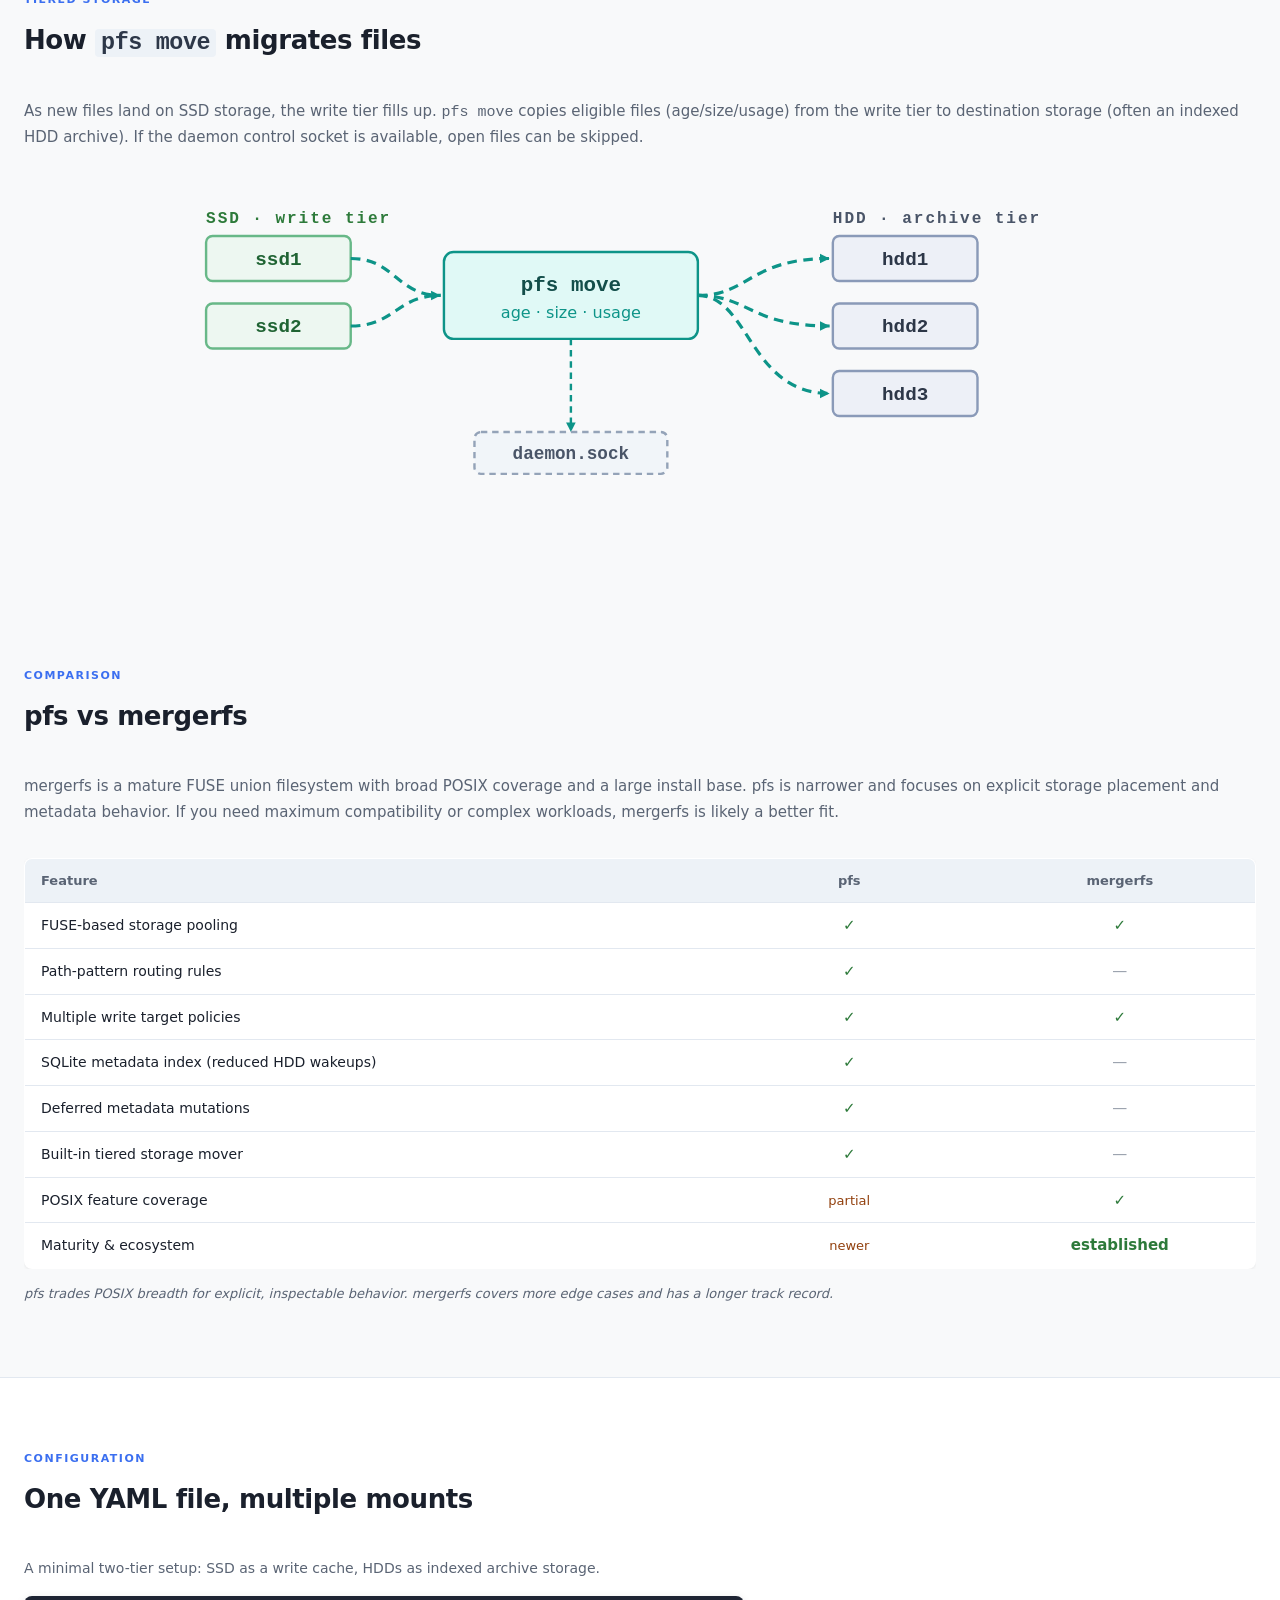
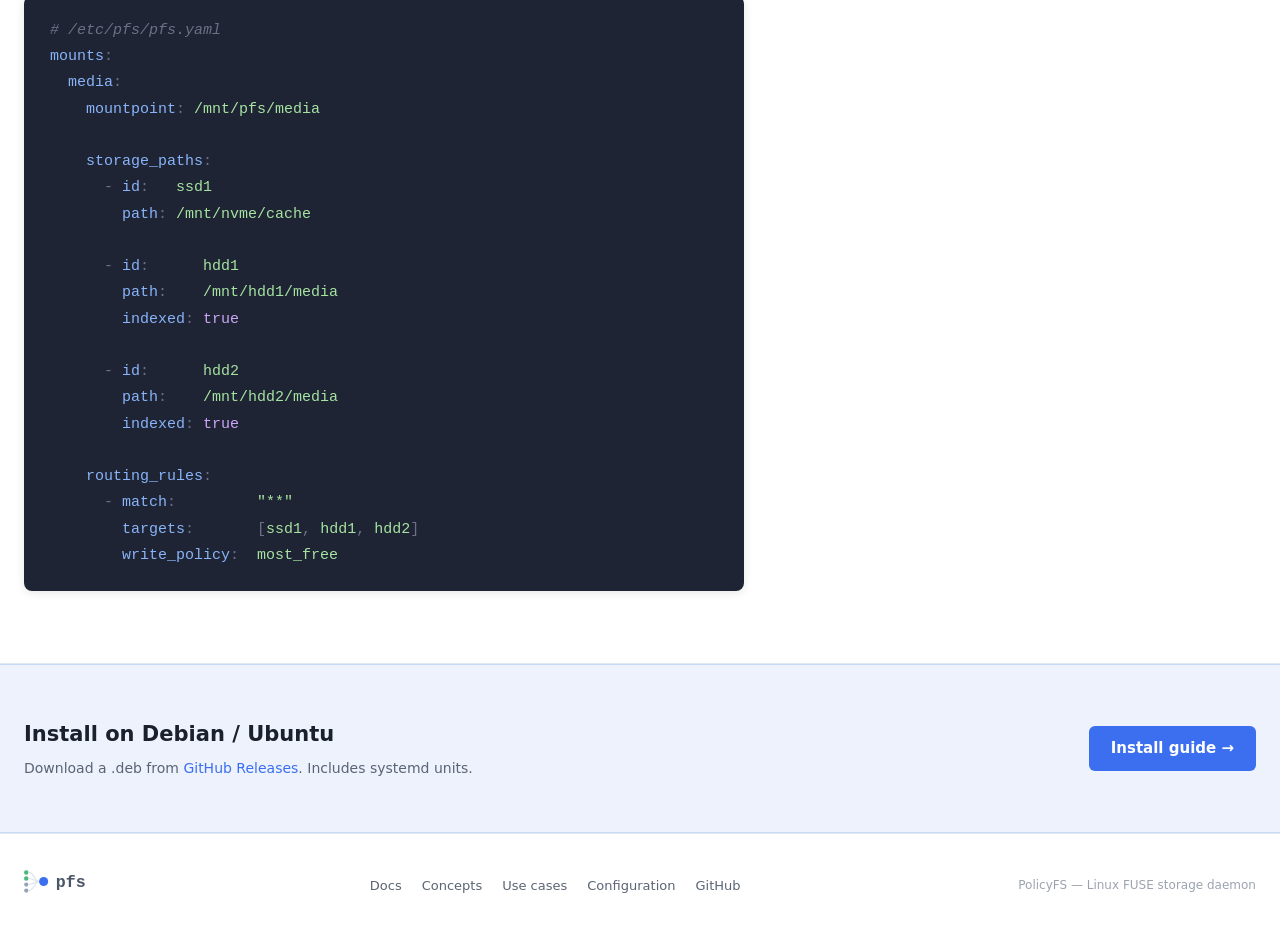
==== commit c2e78209: "update landing page styling" ====
--- a/website/index.html
+++ b/website/index.html
@@ -3,7 +3,7 @@
   <head>
     <meta charset="UTF-8" />
     <meta name="viewport" content="width=device-width, initial-scale=1.0" />
-    <title>PolicyFS — Explicit storage routing for Linux</title>
+    <title>PolicyFS — Linux FUSE storage daemon</title>
     <meta
       name="description"
       content="PolicyFS is a Linux FUSE storage daemon with explicit routing rules, an optional SQLite metadata index, and built-in maintenance jobs."
--- a/website/style.css
+++ b/website/style.css
@@ -353,7 +353,7 @@
 }
 
 .comparison-intro {
-  max-width: 600px;
+  /* max-width: 600px; */
   color: var(--text-muted);
   font-size: 15px;
   line-height: 1.72;
@@ -441,7 +441,7 @@
 }
 
 .snippet-wrap {
-  max-width: 560px;
+  max-width: 720px;
 }
 
 pre {
@@ -450,7 +450,7 @@
   border-radius: 8px;
   padding: 22px 26px;
   overflow-x: auto;
-  font-size: 13px;
+  font-size: 15px;
   line-height: 1.75;
   font-family: 'JetBrains Mono', 'Fira Code', 'Courier New', monospace;
   box-shadow: var(--shadow);
@@ -610,6 +610,14 @@
   }
   .steps {
     grid-template-columns: 1fr;
+  }
+
+  #index-svg,
+  #prune-svg,
+  #move-svg {
+    max-width: none;
+    width: calc(100% + 48px);
+    margin-left: -24px;
   }
 
   .install-cta .container {
@@ -812,7 +820,7 @@
 }
 
 .indexing-intro {
-  max-width: 760px;
+  /* max-width: 760px; */
   color: var(--text-muted);
   margin-bottom: 40px;
   font-size: 15px;
@@ -830,54 +838,126 @@
 
 #index-svg {
   width: 100%;
-  max-width: 800px;
+  max-width: 1120px;
   height: auto;
   display: block;
+  margin: 0 auto;
 }
 
 /* SVG box fills */
-.idx-hdd-box    { fill: #edf0f7; stroke: #8a9ab8; stroke-width: 1.5; }
-.idx-ssd-box    { fill: #edf7f1; stroke: #68b888; stroke-width: 1.5; }
-.idx-job-box    { fill: #fef3c7; stroke: #d97706; stroke-width: 1.5; }
-.idx-db-box     { fill: #eff6ff; stroke: #3b6ff0; stroke-width: 1.5; }
-.idx-daemon-box { fill: #ffffff; stroke: var(--border); stroke-width: 1.5; }
+.idx-hdd-box {
+  fill: #edf0f7;
+  stroke: #8a9ab8;
+  stroke-width: 1.5;
+}
+.idx-ssd-box {
+  fill: #edf7f1;
+  stroke: #68b888;
+  stroke-width: 1.5;
+}
+.idx-job-box {
+  fill: #fef3c7;
+  stroke: #d97706;
+  stroke-width: 1.5;
+}
+.idx-db-box {
+  fill: #eff6ff;
+  stroke: #3b6ff0;
+  stroke-width: 1.5;
+}
+.idx-daemon-box {
+  fill: #ffffff;
+  stroke: var(--border);
+  stroke-width: 1.5;
+}
 
 /* SVG text labels */
-.idx-hdd-label  { fill: #2d3748; }
-.idx-ssd-label  { fill: #1f6333; }
-.idx-job-label  { fill: #92400e; }
-.idx-job-sub    { fill: #b45309; }
-.idx-db-label   { fill: #1e40af; }
-.idx-db-sub     { fill: #3b6ff0; }
-.idx-daemon-title { fill: #1a202c; }
-.idx-daemon-sub   { fill: var(--text-muted); }
-.idx-daemon-note       { fill: var(--text-muted); }
-.idx-daemon-note-blue  { fill: #3b6ff0; }
-.idx-daemon-note-green { fill: #276749; }
+.idx-hdd-label {
+  fill: #2d3748;
+}
+.idx-ssd-label {
+  fill: #1f6333;
+}
+.idx-job-label {
+  fill: #92400e;
+}
+.idx-job-sub {
+  fill: #b45309;
+}
+.idx-db-label {
+  fill: #1e40af;
+}
+.idx-db-sub {
+  fill: #3b6ff0;
+}
+.idx-daemon-title {
+  fill: #1a202c;
+}
+.idx-daemon-sub {
+  fill: var(--text-muted);
+}
+.idx-daemon-note {
+  fill: var(--text-muted);
+}
+.idx-daemon-note-blue {
+  fill: #3b6ff0;
+}
+.idx-daemon-note-green {
+  fill: #276749;
+}
 
 /* Group labels */
-.idx-group-hdd { fill: #4a5568; }
-.idx-group-ssd { fill: #2d7a3a; }
+.idx-group-hdd {
+  fill: #4a5568;
+}
+.idx-group-ssd {
+  fill: #2d7a3a;
+}
 
 /* Structural lines */
-.idx-separator  { stroke: var(--border); stroke-width: 1; stroke-dasharray: 4 4; }
-.idx-daemon-div { stroke: var(--border); stroke-width: 1; }
+.idx-separator {
+  stroke: var(--border);
+  stroke-width: 1;
+  stroke-dasharray: 4 4;
+}
+.idx-daemon-div {
+  stroke: var(--border);
+  stroke-width: 1;
+}
 
 /* Path labels */
-.idx-lbl-amber { fill: #92400e; }
-.idx-lbl-blue  { fill: #1e40af; }
-.idx-lbl-data  { fill: #64748b; }
-.idx-lbl-green { fill: #276749; }
+.idx-lbl-amber {
+  fill: #92400e;
+}
+.idx-lbl-blue {
+  fill: #1e40af;
+}
+.idx-lbl-data {
+  fill: #64748b;
+}
+.idx-lbl-green {
+  fill: #276749;
+}
 
 /* Arrowhead fills */
-.arr-amber-fill { fill: #d97706; }
-.arr-blue-fill  { fill: #3b6ff0; }
-.arr-gray-fill  { fill: #94a3b8; }
-.arr-green-fill { fill: #38a169; }
+.arr-amber-fill {
+  fill: #d97706;
+}
+.arr-blue-fill {
+  fill: #3b6ff0;
+}
+.arr-gray-fill {
+  fill: #94a3b8;
+}
+.arr-green-fill {
+  fill: #38a169;
+}
 
 /* Animated flow paths — marching-dashes */
 @keyframes idx-march {
-  to { stroke-dashoffset: 0; }
+  to {
+    stroke-dashoffset: 0;
+  }
 }
 
 .idx-flow-amber {
@@ -917,34 +997,87 @@
 }
 
 /* Dark mode overrides */
-[data-theme='dark'] .idx-hdd-box    { fill: #1a2035; stroke: #5a7090; }
-[data-theme='dark'] .idx-ssd-box    { fill: #182e22; stroke: #3d8a5a; }
-[data-theme='dark'] .idx-job-box    { fill: #2a1f00; stroke: #d97706; }
-[data-theme='dark'] .idx-db-box     { fill: #111a3a; stroke: #3b6ff0; }
-[data-theme='dark'] .idx-daemon-box { fill: #161b27; stroke: var(--border); }
-
-[data-theme='dark'] .idx-hdd-label  { fill: #8a9ab8; }
-[data-theme='dark'] .idx-ssd-label  { fill: #48bb78; }
-[data-theme='dark'] .idx-job-label  { fill: #fbbf24; }
-[data-theme='dark'] .idx-job-sub    { fill: #f59e0b; }
-[data-theme='dark'] .idx-db-label   { fill: #6ea8fe; }
-[data-theme='dark'] .idx-db-sub     { fill: #93bbfd; }
-[data-theme='dark'] .idx-daemon-title { fill: #e2e8f0; }
-[data-theme='dark'] .idx-daemon-note-blue  { fill: #6ea8fe; }
-[data-theme='dark'] .idx-daemon-note-green { fill: #48bb78; }
-
-[data-theme='dark'] .idx-group-hdd { fill: #6b7a94; }
-[data-theme='dark'] .idx-group-ssd { fill: #48bb78; }
-
-[data-theme='dark'] .idx-lbl-amber { fill: #fbbf24; }
-[data-theme='dark'] .idx-lbl-blue  { fill: #6ea8fe; }
-[data-theme='dark'] .idx-lbl-data  { fill: #6b7a94; }
-[data-theme='dark'] .idx-lbl-green { fill: #48bb78; }
-
-[data-theme='dark'] .arr-amber-fill { fill: #f59e0b; }
-[data-theme='dark'] .arr-blue-fill  { fill: #6ea8fe; }
-[data-theme='dark'] .arr-gray-fill  { fill: #6b7a94; }
-[data-theme='dark'] .arr-green-fill { fill: #48bb78; }
+[data-theme='dark'] .idx-hdd-box {
+  fill: #1a2035;
+  stroke: #5a7090;
+}
+[data-theme='dark'] .idx-ssd-box {
+  fill: #182e22;
+  stroke: #3d8a5a;
+}
+[data-theme='dark'] .idx-job-box {
+  fill: #2a1f00;
+  stroke: #d97706;
+}
+[data-theme='dark'] .idx-db-box {
+  fill: #111a3a;
+  stroke: #3b6ff0;
+}
+[data-theme='dark'] .idx-daemon-box {
+  fill: #161b27;
+  stroke: var(--border);
+}
+
+[data-theme='dark'] .idx-hdd-label {
+  fill: #8a9ab8;
+}
+[data-theme='dark'] .idx-ssd-label {
+  fill: #48bb78;
+}
+[data-theme='dark'] .idx-job-label {
+  fill: #fbbf24;
+}
+[data-theme='dark'] .idx-job-sub {
+  fill: #f59e0b;
+}
+[data-theme='dark'] .idx-db-label {
+  fill: #6ea8fe;
+}
+[data-theme='dark'] .idx-db-sub {
+  fill: #93bbfd;
+}
+[data-theme='dark'] .idx-daemon-title {
+  fill: #e2e8f0;
+}
+[data-theme='dark'] .idx-daemon-note-blue {
+  fill: #6ea8fe;
+}
+[data-theme='dark'] .idx-daemon-note-green {
+  fill: #48bb78;
+}
+
+[data-theme='dark'] .idx-group-hdd {
+  fill: #6b7a94;
+}
+[data-theme='dark'] .idx-group-ssd {
+  fill: #48bb78;
+}
+
+[data-theme='dark'] .idx-lbl-amber {
+  fill: #fbbf24;
+}
+[data-theme='dark'] .idx-lbl-blue {
+  fill: #6ea8fe;
+}
+[data-theme='dark'] .idx-lbl-data {
+  fill: #6b7a94;
+}
+[data-theme='dark'] .idx-lbl-green {
+  fill: #48bb78;
+}
+
+[data-theme='dark'] .arr-amber-fill {
+  fill: #f59e0b;
+}
+[data-theme='dark'] .arr-blue-fill {
+  fill: #6ea8fe;
+}
+[data-theme='dark'] .arr-gray-fill {
+  fill: #6b7a94;
+}
+[data-theme='dark'] .arr-green-fill {
+  fill: #48bb78;
+}
 
 @media (prefers-reduced-motion: reduce) {
   .idx-flow-amber,
@@ -966,7 +1099,7 @@
 }
 
 .prune-intro {
-  max-width: 760px;
+  /* max-width: 760px; */
   color: var(--text-muted);
   margin-bottom: 40px;
   font-size: 15px;
@@ -975,31 +1108,71 @@
 
 #prune-svg {
   width: 100%;
-  max-width: 730px;
+  max-width: 1040px;
   height: auto;
   display: block;
+  margin: 0 auto;
 }
 
 /* SVG box fills */
-.prn-daemon-box { fill: #ffffff; stroke: var(--border); stroke-width: 1.5; }
-.prn-events-box { fill: #f5f0ff; stroke: #7c3aed; stroke-width: 1.5; }
-.prn-job-box    { fill: #ede9fe; stroke: #6d28d9; stroke-width: 1.5; }
-.prn-hdd-box    { fill: #edf0f7; stroke: #8a9ab8; stroke-width: 1.5; }
+.prn-daemon-box {
+  fill: #ffffff;
+  stroke: var(--border);
+  stroke-width: 1.5;
+}
+.prn-events-box {
+  fill: #f5f0ff;
+  stroke: #7c3aed;
+  stroke-width: 1.5;
+}
+.prn-job-box {
+  fill: #ede9fe;
+  stroke: #6d28d9;
+  stroke-width: 1.5;
+}
+.prn-hdd-box {
+  fill: #edf0f7;
+  stroke: #8a9ab8;
+  stroke-width: 1.5;
+}
 
 /* SVG text labels */
-.prn-daemon-title  { fill: #1a202c; }
-.prn-daemon-sub    { fill: var(--text-muted); }
-.prn-events-label  { fill: #5b21b6; }
-.prn-events-sub    { fill: #7c3aed; }
-.prn-events-div    { stroke: #c4b5fd; stroke-width: 1; }
-.prn-events-type   { fill: #6d28d9; }
-.prn-job-label     { fill: #4c1d95; }
-.prn-job-sub       { fill: #6d28d9; }
-.prn-hdd-label     { fill: #2d3748; }
-.prn-lbl-violet    { fill: #5b21b6; }
+.prn-daemon-title {
+  fill: #1a202c;
+}
+.prn-daemon-sub {
+  fill: var(--text-muted);
+}
+.prn-events-label {
+  fill: #5b21b6;
+}
+.prn-events-sub {
+  fill: #7c3aed;
+}
+.prn-events-div {
+  stroke: #c4b5fd;
+  stroke-width: 1;
+}
+.prn-events-type {
+  fill: #6d28d9;
+}
+.prn-job-label {
+  fill: #4c1d95;
+}
+.prn-job-sub {
+  fill: #6d28d9;
+}
+.prn-hdd-label {
+  fill: #2d3748;
+}
+.prn-lbl-violet {
+  fill: #5b21b6;
+}
 
 /* Arrowhead */
-.arr-violet-fill { fill: #7c3aed; }
+.arr-violet-fill {
+  fill: #7c3aed;
+}
 
 /* Animated flow — reuses idx-march keyframe */
 .prn-flow-violet {
@@ -1012,21 +1185,53 @@
 }
 
 /* Dark mode */
-[data-theme='dark'] .prn-daemon-box  { fill: #161b27; stroke: var(--border); }
-[data-theme='dark'] .prn-events-box  { fill: #1e1040; stroke: #7c3aed; }
-[data-theme='dark'] .prn-job-box     { fill: #1a0e3a; stroke: #6d28d9; }
-[data-theme='dark'] .prn-hdd-box     { fill: #1a2035; stroke: #5a7090; }
-
-[data-theme='dark'] .prn-daemon-title { fill: #e2e8f0; }
-[data-theme='dark'] .prn-events-label { fill: #c4b5fd; }
-[data-theme='dark'] .prn-events-sub   { fill: #a78bfa; }
-[data-theme='dark'] .prn-events-div   { stroke: #4c3080; }
-[data-theme='dark'] .prn-events-type  { fill: #a78bfa; }
-[data-theme='dark'] .prn-job-label    { fill: #ddd6fe; }
-[data-theme='dark'] .prn-job-sub      { fill: #c4b5fd; }
-[data-theme='dark'] .prn-hdd-label    { fill: #8a9ab8; }
-[data-theme='dark'] .prn-lbl-violet   { fill: #a78bfa; }
-[data-theme='dark'] .arr-violet-fill  { fill: #a78bfa; }
+[data-theme='dark'] .prn-daemon-box {
+  fill: #161b27;
+  stroke: var(--border);
+}
+[data-theme='dark'] .prn-events-box {
+  fill: #1e1040;
+  stroke: #7c3aed;
+}
+[data-theme='dark'] .prn-job-box {
+  fill: #1a0e3a;
+  stroke: #6d28d9;
+}
+[data-theme='dark'] .prn-hdd-box {
+  fill: #1a2035;
+  stroke: #5a7090;
+}
+
+[data-theme='dark'] .prn-daemon-title {
+  fill: #e2e8f0;
+}
+[data-theme='dark'] .prn-events-label {
+  fill: #c4b5fd;
+}
+[data-theme='dark'] .prn-events-sub {
+  fill: #a78bfa;
+}
+[data-theme='dark'] .prn-events-div {
+  stroke: #4c3080;
+}
+[data-theme='dark'] .prn-events-type {
+  fill: #a78bfa;
+}
+[data-theme='dark'] .prn-job-label {
+  fill: #ddd6fe;
+}
+[data-theme='dark'] .prn-job-sub {
+  fill: #c4b5fd;
+}
+[data-theme='dark'] .prn-hdd-label {
+  fill: #8a9ab8;
+}
+[data-theme='dark'] .prn-lbl-violet {
+  fill: #a78bfa;
+}
+[data-theme='dark'] .arr-violet-fill {
+  fill: #a78bfa;
+}
 
 @media (prefers-reduced-motion: reduce) {
   .prn-flow-violet {
@@ -1043,7 +1248,7 @@
 }
 
 .move-intro {
-  max-width: 760px;
+  /* max-width: 760px; */
   color: var(--text-muted);
   margin-bottom: 40px;
   font-size: 15px;
@@ -1052,34 +1257,74 @@
 
 #move-svg {
   width: 100%;
-  max-width: 560px;
+  max-width: 900px;
   height: auto;
   display: block;
+  margin: 0 auto;
 }
 
 /* SVG box fills */
-.mv-ssd-box  { fill: #edf7f1; stroke: #68b888; stroke-width: 1.5; }
-.mv-job-box  { fill: #e0f9f6; stroke: #0d9488; stroke-width: 1.5; }
-.mv-hdd-box  { fill: #edf0f7; stroke: #8a9ab8; stroke-width: 1.5; }
-.mv-sock-box { fill: #f1f5f9; stroke: #94a3b8; stroke-width: 1.5; stroke-dasharray: 4 3; }
+.mv-ssd-box {
+  fill: #edf7f1;
+  stroke: #68b888;
+  stroke-width: 1.5;
+}
+.mv-job-box {
+  fill: #e0f9f6;
+  stroke: #0d9488;
+  stroke-width: 1.5;
+}
+.mv-hdd-box {
+  fill: #edf0f7;
+  stroke: #8a9ab8;
+  stroke-width: 1.5;
+}
+.mv-sock-box {
+  fill: #f1f5f9;
+  stroke: #94a3b8;
+  stroke-width: 1.5;
+  stroke-dasharray: 4 3;
+}
 
 /* SVG text labels */
-.mv-ssd-label   { fill: #1f6333; }
-.mv-job-label   { fill: #134e4a; }
-.mv-job-sub     { fill: #0d9488; }
-.mv-hdd-label   { fill: #2d3748; }
-.mv-sock-label  { fill: #4a5568; }
-.mv-lbl-sock    { fill: #0d9488; }
+.mv-ssd-label {
+  fill: #1f6333;
+}
+.mv-job-label {
+  fill: #134e4a;
+}
+.mv-job-sub {
+  fill: #0d9488;
+}
+.mv-hdd-label {
+  fill: #2d3748;
+}
+.mv-sock-label {
+  fill: #4a5568;
+}
+.mv-lbl-sock {
+  fill: #0d9488;
+}
 
 /* Group labels */
-.mv-group-ssd { fill: #2d7a3a; }
-.mv-group-hdd { fill: #4a5568; }
+.mv-group-ssd {
+  fill: #2d7a3a;
+}
+.mv-group-hdd {
+  fill: #4a5568;
+}
 
 /* Structural lines */
-.mv-sock-line { stroke: #0d9488; stroke-width: 1.5; stroke-dasharray: 4 3; }
+.mv-sock-line {
+  stroke: #0d9488;
+  stroke-width: 1.5;
+  stroke-dasharray: 4 3;
+}
 
 /* Arrowhead */
-.arr-teal-fill { fill: #0d9488; }
+.arr-teal-fill {
+  fill: #0d9488;
+}
 
 /* Animated flow — reuses idx-march keyframe */
 .mv-flow-teal {
@@ -1092,21 +1337,53 @@
 }
 
 /* Dark mode */
-[data-theme='dark'] .mv-ssd-box  { fill: #182e22; stroke: #3d8a5a; }
-[data-theme='dark'] .mv-job-box  { fill: #0a2422; stroke: #0d9488; }
-[data-theme='dark'] .mv-hdd-box  { fill: #1a2035; stroke: #5a7090; }
-[data-theme='dark'] .mv-sock-box { fill: #161b27; stroke: #4a5568; }
-
-[data-theme='dark'] .mv-ssd-label  { fill: #48bb78; }
-[data-theme='dark'] .mv-job-label  { fill: #5eead4; }
-[data-theme='dark'] .mv-job-sub    { fill: #2dd4bf; }
-[data-theme='dark'] .mv-hdd-label  { fill: #8a9ab8; }
-[data-theme='dark'] .mv-sock-label { fill: #6b7a94; }
-[data-theme='dark'] .mv-lbl-sock   { fill: #2dd4bf; }
-[data-theme='dark'] .mv-group-ssd  { fill: #48bb78; }
-[data-theme='dark'] .mv-group-hdd  { fill: #6b7a94; }
-[data-theme='dark'] .mv-sock-line  { stroke: #0d9488; }
-[data-theme='dark'] .arr-teal-fill { fill: #2dd4bf; }
+[data-theme='dark'] .mv-ssd-box {
+  fill: #182e22;
+  stroke: #3d8a5a;
+}
+[data-theme='dark'] .mv-job-box {
+  fill: #0a2422;
+  stroke: #0d9488;
+}
+[data-theme='dark'] .mv-hdd-box {
+  fill: #1a2035;
+  stroke: #5a7090;
+}
+[data-theme='dark'] .mv-sock-box {
+  fill: #161b27;
+  stroke: #4a5568;
+}
+
+[data-theme='dark'] .mv-ssd-label {
+  fill: #48bb78;
+}
+[data-theme='dark'] .mv-job-label {
+  fill: #5eead4;
+}
+[data-theme='dark'] .mv-job-sub {
+  fill: #2dd4bf;
+}
+[data-theme='dark'] .mv-hdd-label {
+  fill: #8a9ab8;
+}
+[data-theme='dark'] .mv-sock-label {
+  fill: #6b7a94;
+}
+[data-theme='dark'] .mv-lbl-sock {
+  fill: #2dd4bf;
+}
+[data-theme='dark'] .mv-group-ssd {
+  fill: #48bb78;
+}
+[data-theme='dark'] .mv-group-hdd {
+  fill: #6b7a94;
+}
+[data-theme='dark'] .mv-sock-line {
+  stroke: #0d9488;
+}
+[data-theme='dark'] .arr-teal-fill {
+  fill: #2dd4bf;
+}
 
 @media (prefers-reduced-motion: reduce) {
   .mv-flow-teal {
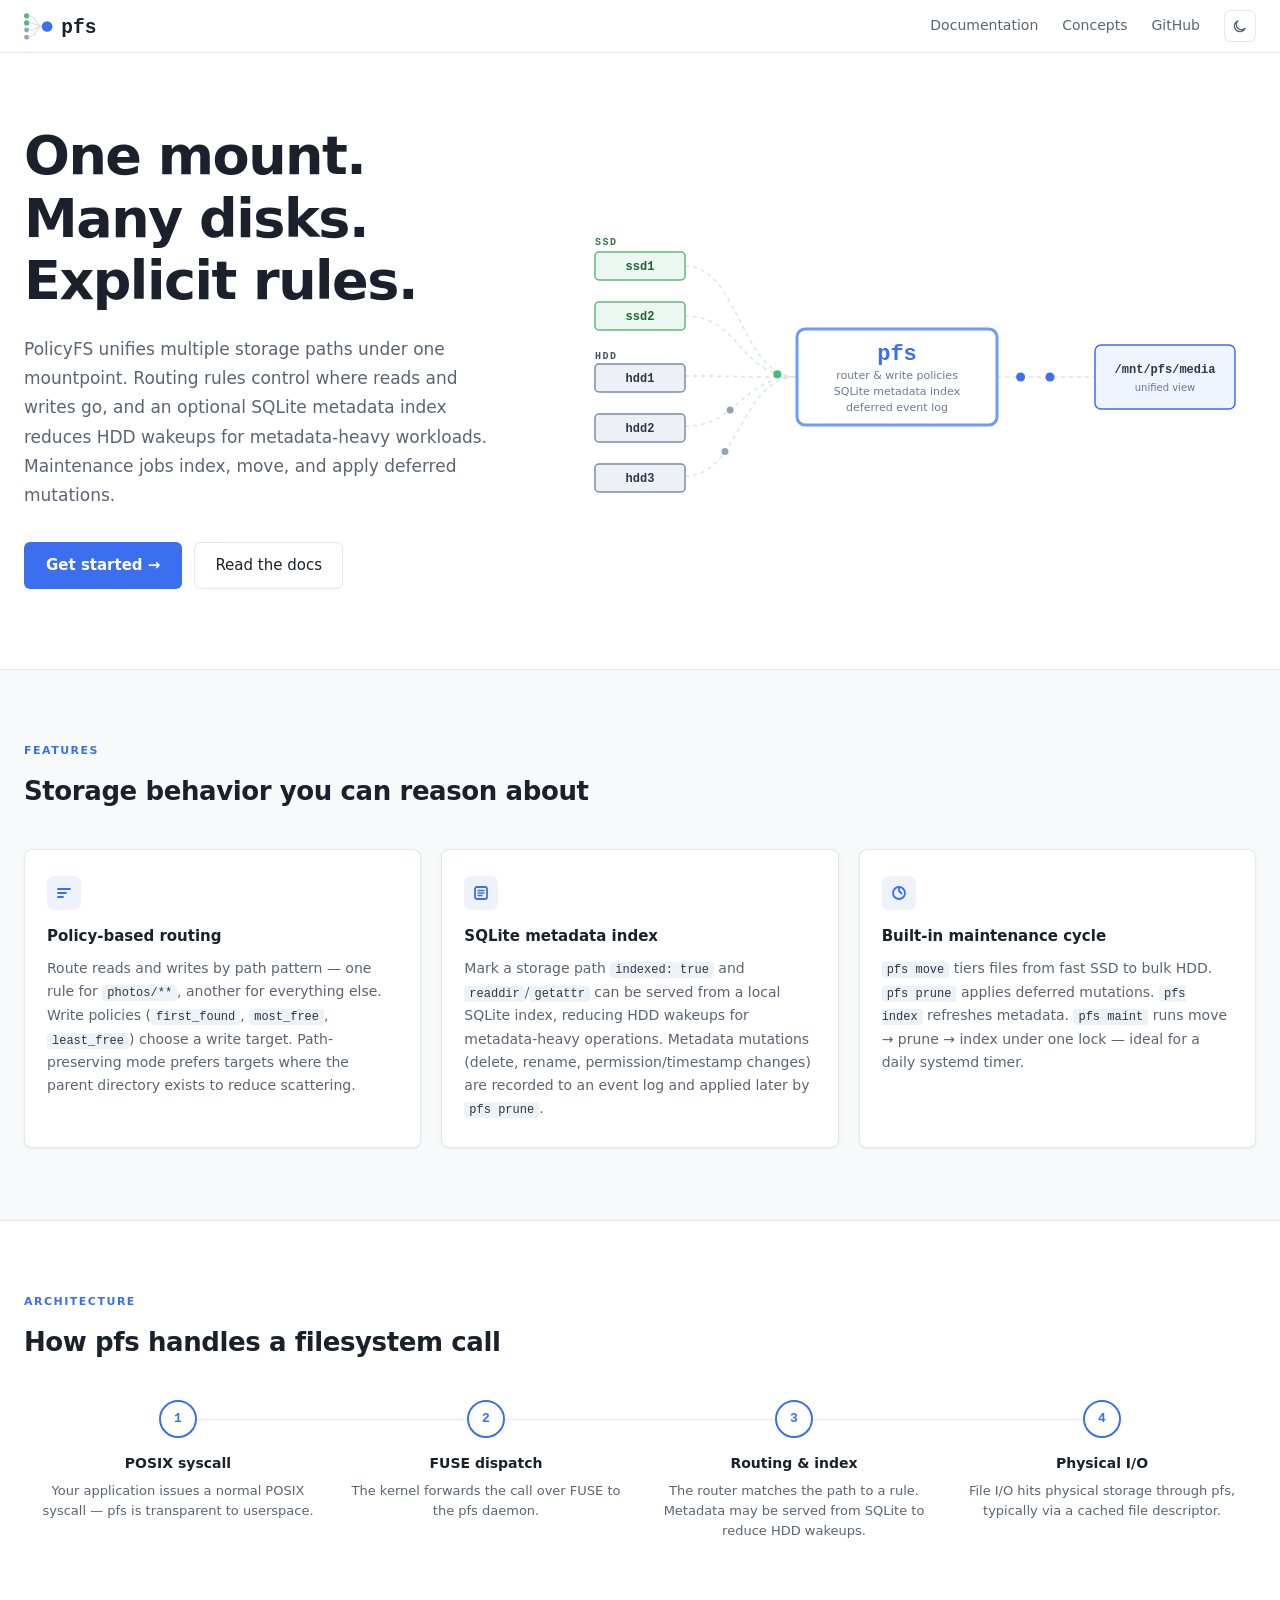
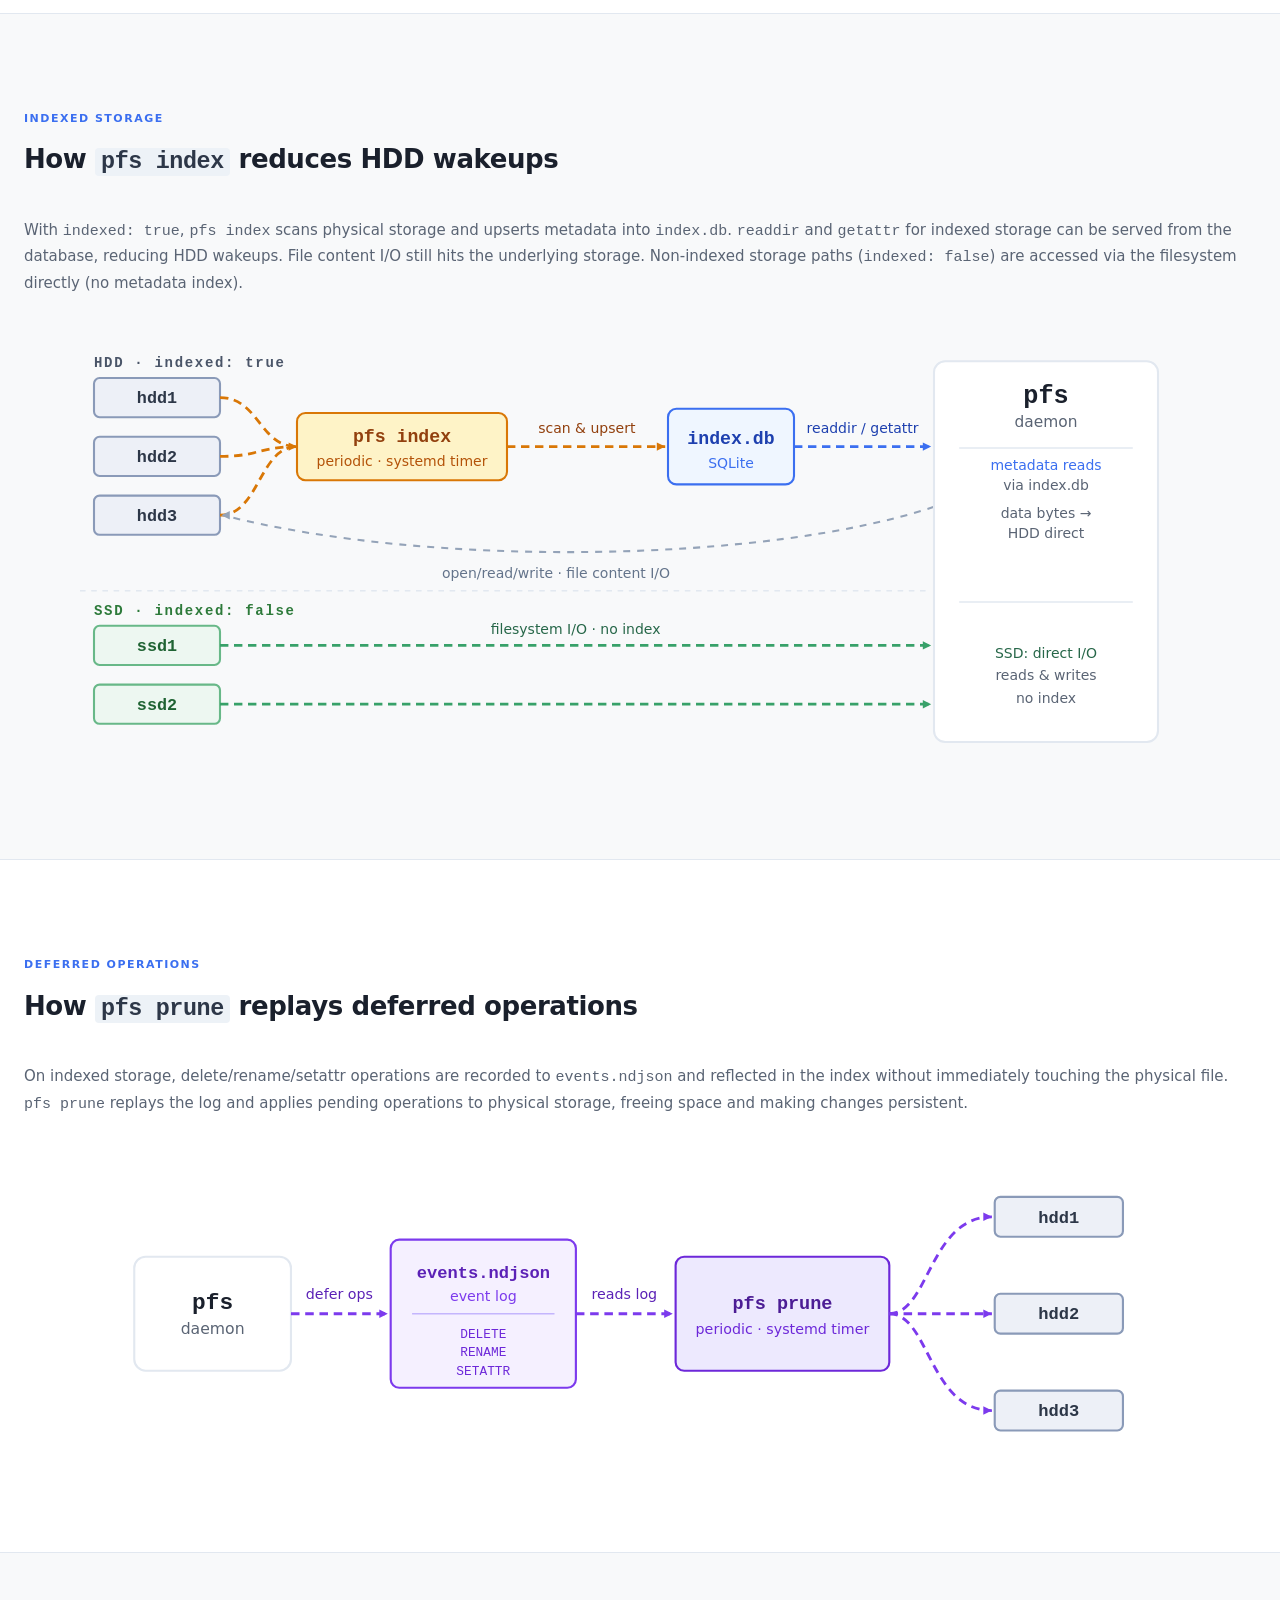
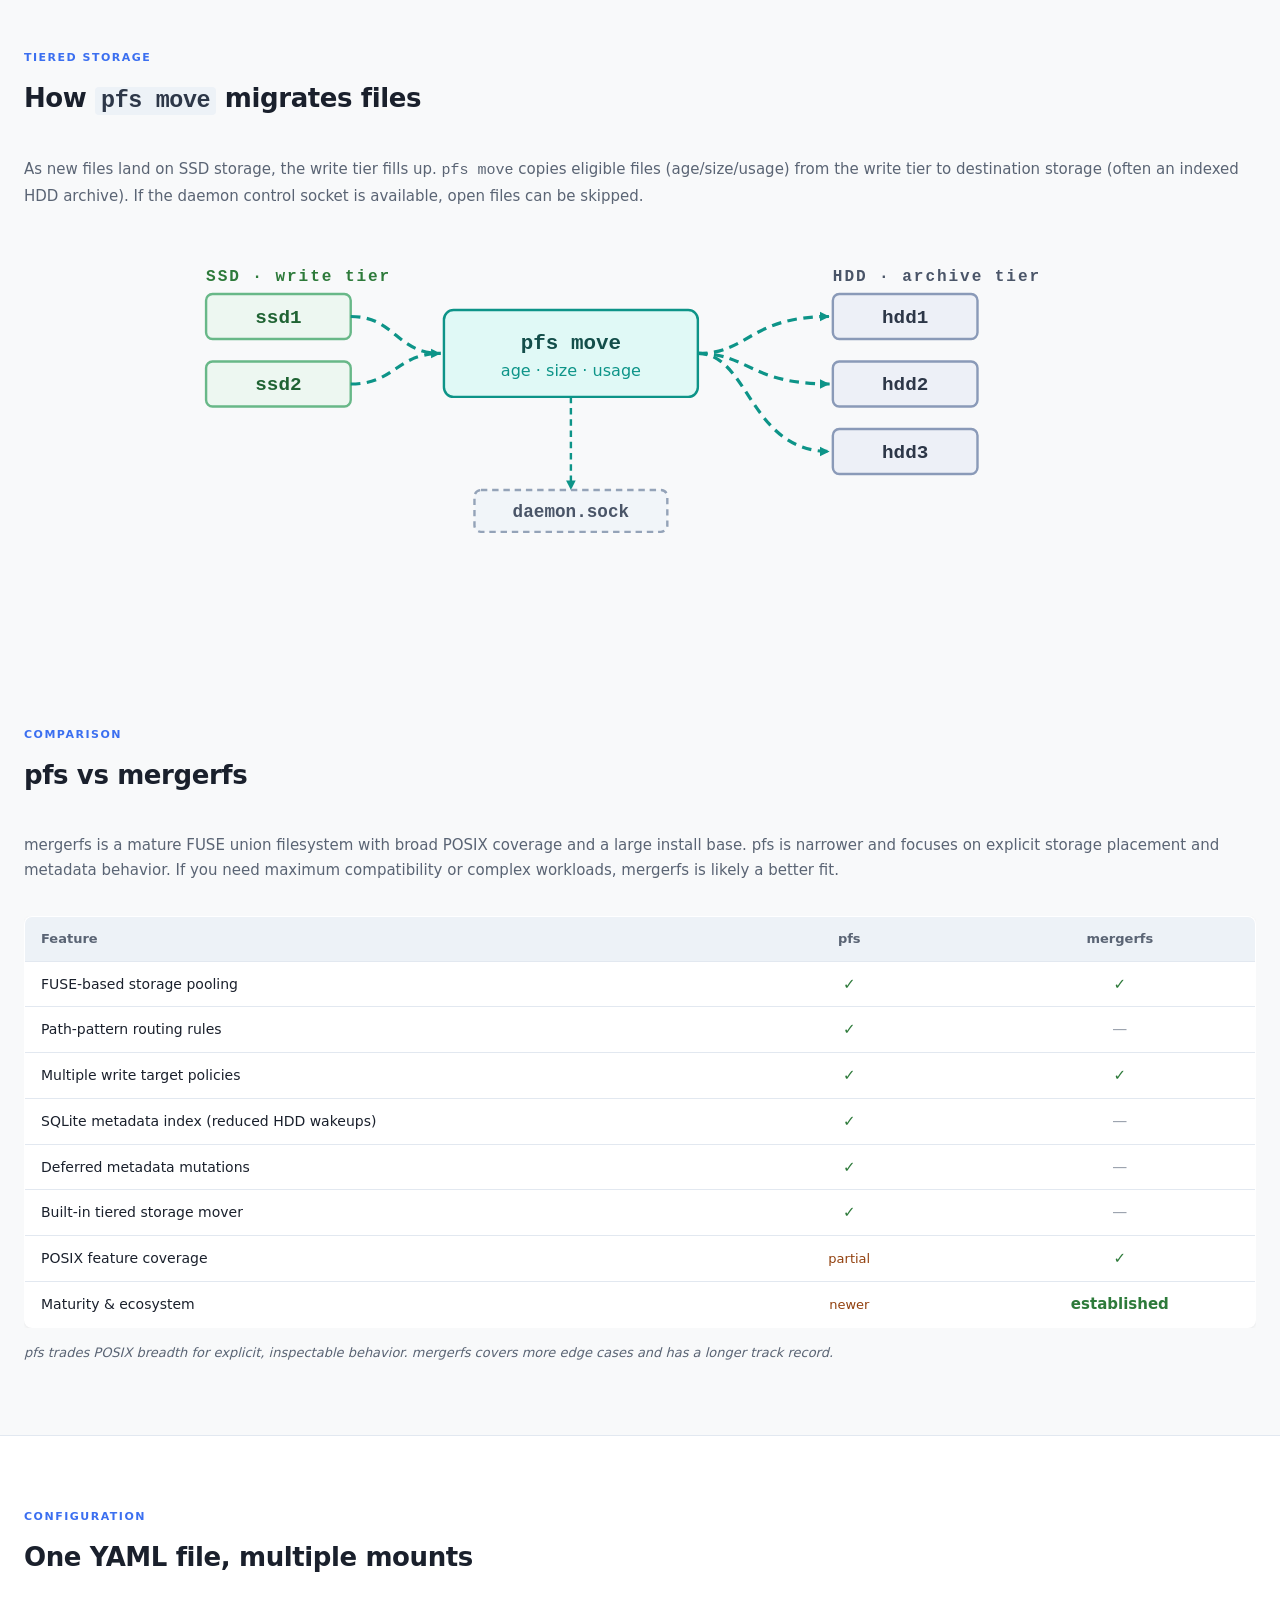
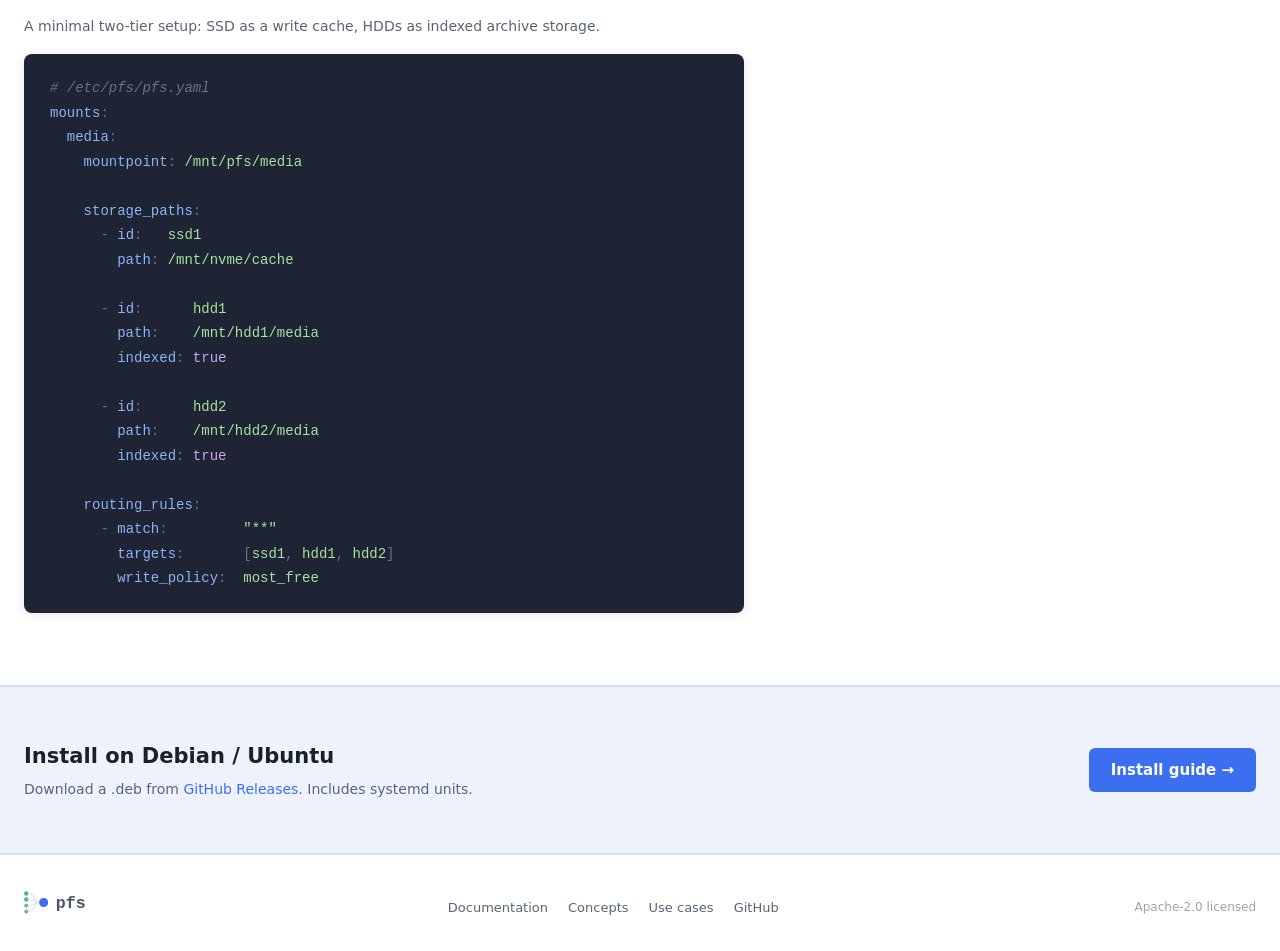
==== commit fa25e993: "docs: refine use case and landing page" ====
--- a/website/index.html
+++ b/website/index.html
@@ -6,7 +6,7 @@
     <title>PolicyFS — Linux FUSE storage daemon</title>
     <meta
       name="description"
-      content="PolicyFS is a Linux FUSE storage daemon with explicit routing rules, an optional SQLite metadata index, and built-in maintenance jobs."
+      content="PolicyFS is a Linux FUSE storage daemon that unifies multiple storage paths under one mountpoint with explicit read/write routing rules, an optional SQLite metadata index, and built-in maintenance jobs."
     />
     <link rel="stylesheet" href="style.css" />
     <link rel="icon" href="favicon.svg" type="image/svg+xml" />
@@ -76,10 +76,12 @@
           </svg>
         </a>
         <div class="nav-links">
-          <a href="https://docs.policyfs.org/v1/">Docs</a>
-          <a href="https://docs.policyfs.org/v1/concepts/">Concepts</a>
-          <a href="https://github.com/hieutdo/policyfs">GitHub</a>
-          <button id="theme-toggle" class="theme-toggle" aria-label="Switch to dark mode">
+          <div class="nav-links-list">
+            <a href="https://docs.policyfs.org/v1/">Documentation</a>
+            <a href="https://docs.policyfs.org/v1/concepts/">Concepts</a>
+            <a href="https://github.com/hieutdo/policyfs">GitHub</a>
+          </div>
+          <button id="theme-toggle" class="theme-toggle" type="button" aria-label="Switch to dark mode">
             <!-- Moon: visible in light mode -->
             <svg
               class="icon-moon"
@@ -118,7 +120,33 @@
               />
             </svg>
           </button>
+          <button
+            id="nav-menu-toggle"
+            class="nav-menu-toggle"
+            type="button"
+            aria-label="Open menu"
+            aria-expanded="false"
+            aria-controls="nav-mobile-menu"
+          >
+            <svg
+              width="16"
+              height="16"
+              viewBox="0 0 16 16"
+              fill="none"
+              xmlns="http://www.w3.org/2000/svg"
+              aria-hidden="true"
+            >
+              <path d="M2.5 4h11" stroke="currentColor" stroke-width="1.6" stroke-linecap="round" />
+              <path d="M2.5 8h11" stroke="currentColor" stroke-width="1.6" stroke-linecap="round" />
+              <path d="M2.5 12h11" stroke="currentColor" stroke-width="1.6" stroke-linecap="round" />
+            </svg>
+          </button>
         </div>
+      </div>
+      <div id="nav-mobile-menu" class="nav-mobile-menu" hidden>
+        <a href="https://docs.policyfs.org/v1/">Documentation</a>
+        <a href="https://docs.policyfs.org/v1/concepts/">Concepts</a>
+        <a href="https://github.com/hieutdo/policyfs">GitHub</a>
       </div>
     </nav>
 
@@ -129,8 +157,9 @@
         <div class="hero-text">
           <h1>One mount.<br />Many disks.<br />Explicit rules.</h1>
           <p class="hero-sub">
-            PolicyFS unifies multiple storage paths under a single FUSE mountpoint. Routing rules control where reads
-            and writes go. An optional SQLite index reduces HDD wakeups during metadata-heavy workloads.
+            PolicyFS unifies multiple storage paths under one mountpoint. Routing rules control where reads and writes
+            go, and an optional SQLite metadata index reduces HDD wakeups for metadata-heavy workloads. Maintenance jobs
+            index, move, and apply deferred mutations.
           </p>
           <div class="hero-ctas">
             <a href="https://docs.policyfs.org/v1/install/debian/" class="btn-primary">Get started →</a>
@@ -1387,17 +1416,17 @@
           </svg>
         </a>
         <div class="footer-links">
-          <a href="https://docs.policyfs.org/v1/">Docs</a>
+          <a href="https://docs.policyfs.org/v1/">Documentation</a>
           <a href="https://docs.policyfs.org/v1/concepts/">Concepts</a>
           <a href="https://docs.policyfs.org/v1/use-cases/">Use cases</a>
-          <a href="https://docs.policyfs.org/v1/config/">Configuration</a>
           <a href="https://github.com/hieutdo/policyfs">GitHub</a>
         </div>
-        <span class="footer-copy">PolicyFS — Linux FUSE storage daemon</span>
+        <span class="footer-copy">Apache-2.0 licensed</span>
       </div>
     </footer>
 
     <script src="theme.js"></script>
+    <script src="nav.js"></script>
     <script src="animation.js"></script>
   </body>
 </html>
--- a/website/style.css
+++ b/website/style.css
@@ -95,6 +95,60 @@
   align-items: center;
 }
 
+.nav-links-list {
+  display: flex;
+  gap: 24px;
+  align-items: center;
+}
+
+.nav-menu-toggle {
+  display: none;
+  align-items: center;
+  justify-content: center;
+  width: 32px;
+  height: 32px;
+  background: none;
+  border: 1px solid var(--border);
+  border-radius: var(--radius);
+  cursor: pointer;
+  color: var(--text-muted);
+  padding: 0;
+  transition:
+    border-color 0.15s,
+    background 0.15s,
+    color 0.15s;
+}
+
+.nav-menu-toggle:hover {
+  background: var(--bg);
+  color: var(--text);
+  border-color: #8a9ab8;
+}
+
+.nav-mobile-menu {
+  position: absolute;
+  top: 100%;
+  left: 0;
+  right: 0;
+  background: var(--surface);
+  border-bottom: 1px solid var(--border);
+  box-shadow: 0 12px 30px rgba(0, 0, 0, 0.08);
+  padding: 10px 24px 14px;
+}
+
+.nav-mobile-menu a {
+  display: block;
+  padding: 10px 0;
+  font-size: 14px;
+  font-weight: 500;
+  color: var(--text-muted);
+  text-decoration: none;
+}
+
+.nav-mobile-menu a:hover {
+  color: var(--text);
+}
+
 .nav-links a {
   font-size: 14px;
   font-weight: 500;
@@ -450,7 +504,7 @@
   border-radius: 8px;
   padding: 22px 26px;
   overflow-x: auto;
-  font-size: 15px;
+  font-size: 14px;
   line-height: 1.75;
   font-family: 'JetBrains Mono', 'Fira Code', 'Courier New', monospace;
   box-shadow: var(--shadow);
@@ -569,66 +623,6 @@
 .footer-copy {
   font-size: 12px;
   color: #9ca3af;
-}
-
-/* ─── RESPONSIVE ──────────────────────────────────────────────────────────── */
-
-@media (max-width: 900px) {
-  .hero .container {
-    grid-template-columns: 1fr;
-    gap: 44px;
-  }
-
-  .hero h1 {
-    font-size: 38px;
-  }
-  .hero-sub {
-    max-width: 100%;
-  }
-
-  #storage-svg {
-    max-width: 560px;
-  }
-
-  .features-grid {
-    grid-template-columns: 1fr;
-  }
-
-  .steps {
-    grid-template-columns: 1fr 1fr;
-    gap: 32px;
-  }
-
-  .steps::before {
-    display: none;
-  }
-}
-
-@media (max-width: 520px) {
-  .hero h1 {
-    font-size: 30px;
-  }
-  .steps {
-    grid-template-columns: 1fr;
-  }
-
-  #index-svg,
-  #prune-svg,
-  #move-svg {
-    max-width: none;
-    width: calc(100% + 48px);
-    margin-left: -24px;
-  }
-
-  .install-cta .container {
-    flex-direction: column;
-    align-items: flex-start;
-  }
-
-  footer .container {
-    flex-direction: column;
-    align-items: flex-start;
-  }
 }
 
 /* ═══════════════════════════════════════════════════════════════════════════
@@ -1391,3 +1385,109 @@
     stroke-dashoffset: 0;
   }
 }
+
+/* ─── RESPONSIVE ──────────────────────────────────────────────────────────── */
+
+@media (max-width: 900px) {
+  .hero,
+  .features,
+  .how-it-works,
+  .indexing,
+  .prune-section,
+  .move-section,
+  .comparison,
+  .config-snippet,
+  .install-cta {
+    padding: 40px 0;
+  }
+  .hero .container {
+    grid-template-columns: 1fr;
+    gap: 44px;
+  }
+
+  .hero h1 {
+    font-size: 38px;
+  }
+  .hero-sub {
+    max-width: 100%;
+  }
+
+  #storage-svg {
+    max-width: 560px;
+  }
+
+  .features-grid {
+    grid-template-columns: 1fr;
+  }
+
+  .steps {
+    grid-template-columns: 1fr 1fr;
+    gap: 32px;
+  }
+
+  .steps::before {
+    display: none;
+  }
+
+  .section-title {
+    margin-bottom: 24px;
+  }
+}
+
+@media (max-width: 520px) {
+  .nav-links {
+    gap: 10px;
+  }
+
+  .nav-links-list {
+    display: none;
+  }
+
+  .nav-menu-toggle {
+    display: flex;
+    order: 2;
+  }
+
+  .theme-toggle {
+    order: 1;
+  }
+
+  .hero h1 {
+    font-size: 30px;
+  }
+  .steps {
+    grid-template-columns: 1fr;
+  }
+
+  #storage-svg,
+  #index-svg,
+  #prune-svg,
+  #move-svg {
+    max-width: none;
+    width: calc(100% + 40px);
+    margin-left: -20px;
+  }
+
+  .install-cta .container {
+    flex-direction: column;
+    align-items: flex-start;
+  }
+
+  footer .container {
+    flex-direction: row;
+    align-items: flex-start;
+  }
+
+  footer {
+    padding: 22px 0;
+  }
+
+  .footer-copy {
+    font-size: 11px;
+    color: var(--text-muted);
+  }
+
+  .footer-links a:not(:first-child):not(:last-child) {
+    display: none;
+  }
+}
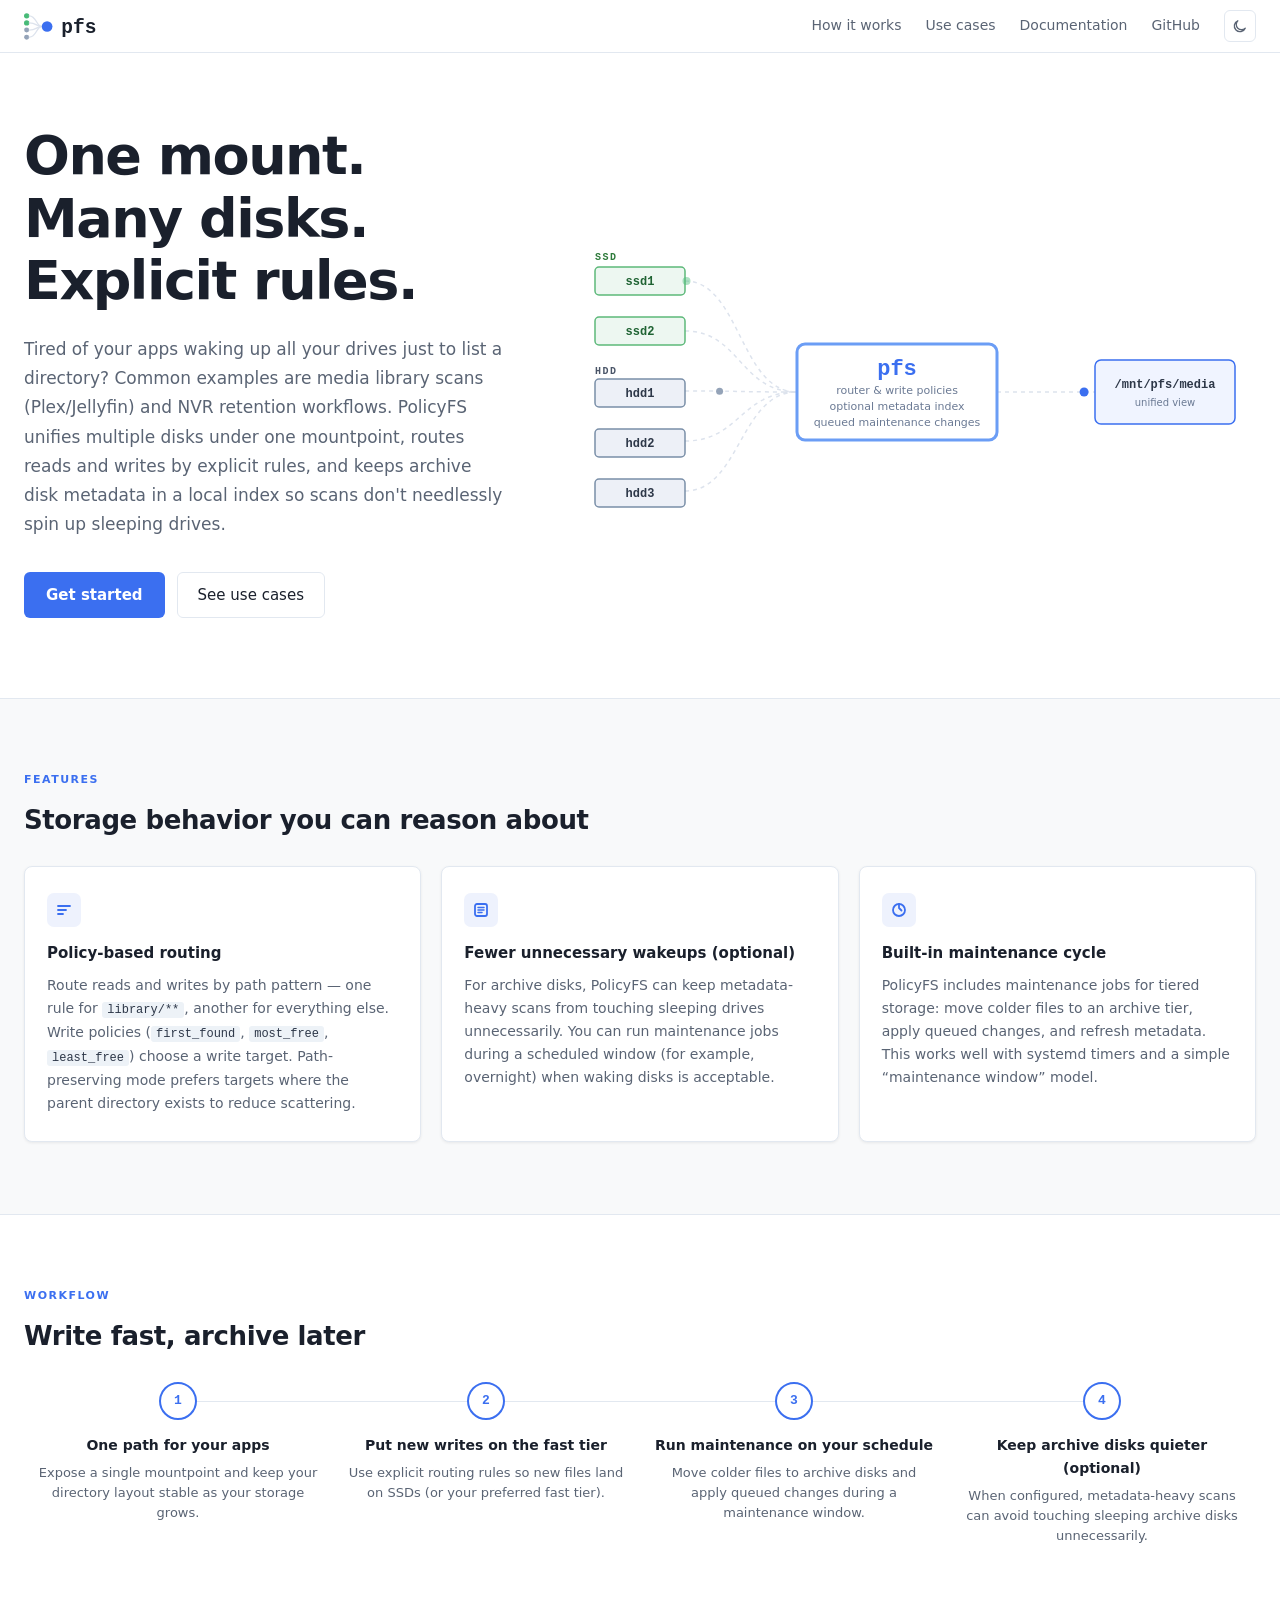
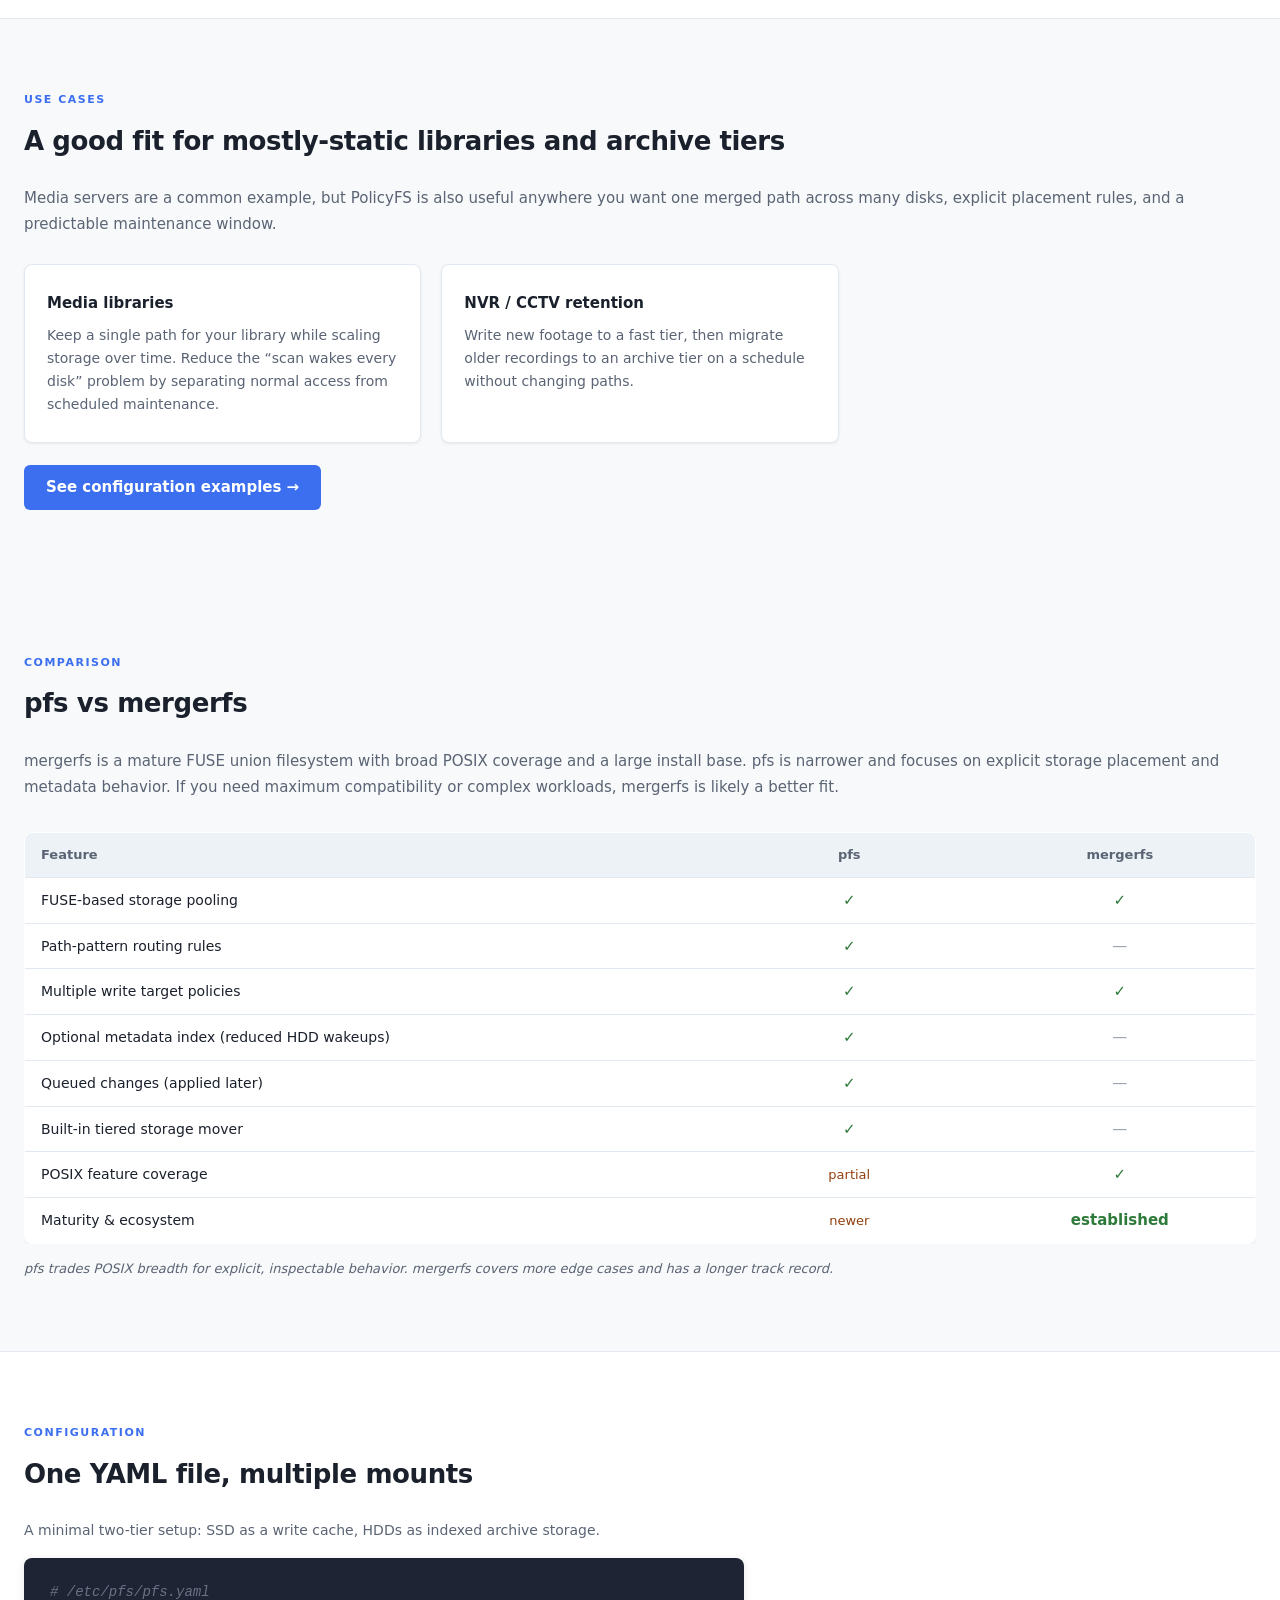
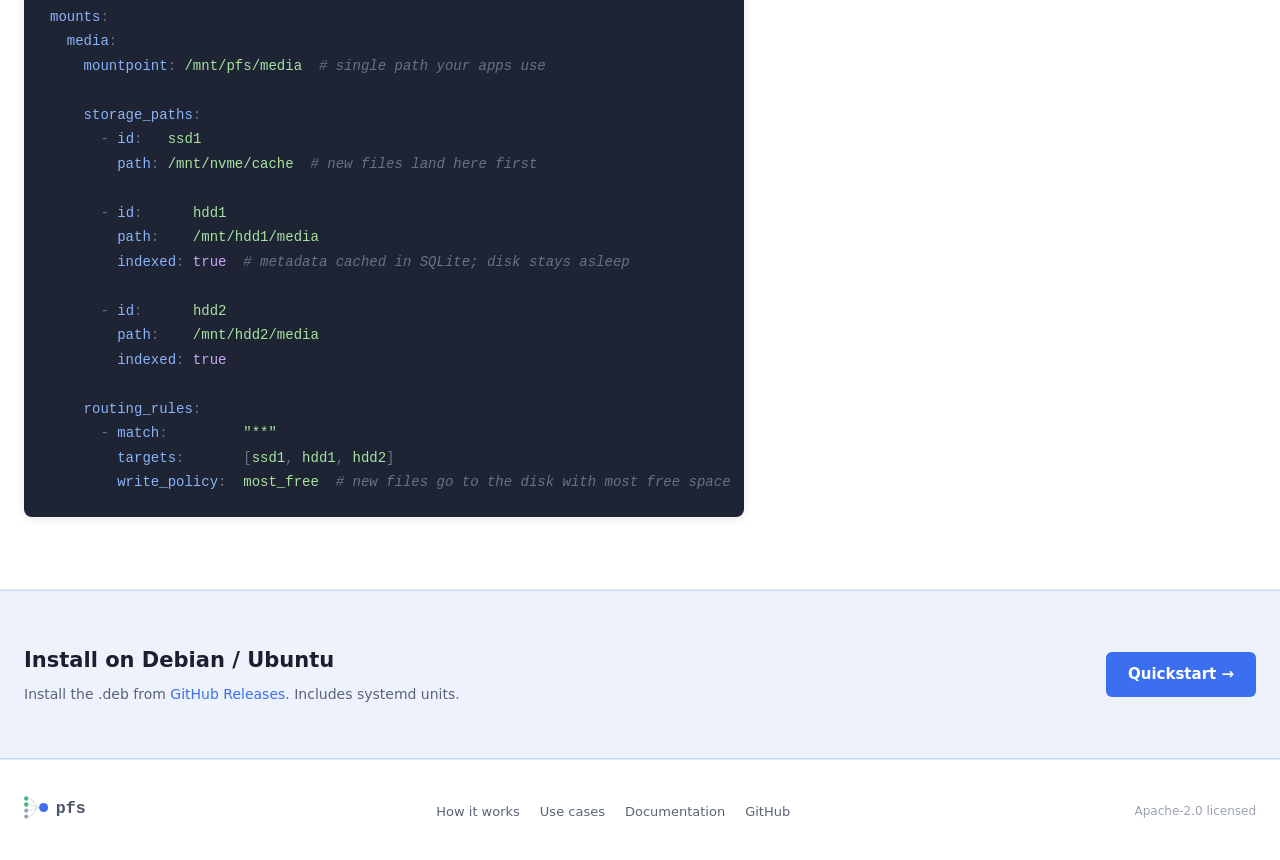
==== commit 73eb4e33: "docs: add how-it-works and use-cases" ====
--- a/website/index.html
+++ b/website/index.html
@@ -3,10 +3,10 @@
   <head>
     <meta charset="UTF-8" />
     <meta name="viewport" content="width=device-width, initial-scale=1.0" />
-    <title>PolicyFS — Linux FUSE storage daemon</title>
+    <title>PolicyFS — One mount across many disks</title>
     <meta
       name="description"
-      content="PolicyFS is a Linux FUSE storage daemon that unifies multiple storage paths under one mountpoint with explicit read/write routing rules, an optional SQLite metadata index, and built-in maintenance jobs."
+      content="PolicyFS unifies multiple storage paths under one mountpoint with explicit routing rules and an optional index to reduce unnecessary HDD wakeups for metadata-heavy scans."
     />
     <link rel="stylesheet" href="style.css" />
     <link rel="icon" href="favicon.svg" type="image/svg+xml" />
@@ -27,7 +27,7 @@
 
     <nav class="nav">
       <div class="nav-inner">
-        <a href="https://policyfs.org" class="nav-brand">
+        <a href="/" class="nav-brand">
           <!-- logo option C — viewBox tightly cropped to content (2,6)→(92,36) -->
           <svg width="80" height="27" viewBox="2 6 90 30" xmlns="http://www.w3.org/2000/svg" aria-label="PolicyFS">
             <circle cx="5" cy="9" r="3" fill="#48bb78" />
@@ -77,8 +77,9 @@
         </a>
         <div class="nav-links">
           <div class="nav-links-list">
+            <a href="/how-it-works.html">How it works</a>
+            <a href="/use-cases.html">Use cases</a>
             <a href="https://docs.policyfs.org/v1/">Documentation</a>
-            <a href="https://docs.policyfs.org/v1/concepts/">Concepts</a>
             <a href="https://github.com/hieutdo/policyfs">GitHub</a>
           </div>
           <button id="theme-toggle" class="theme-toggle" type="button" aria-label="Switch to dark mode">
@@ -144,8 +145,9 @@
         </div>
       </div>
       <div id="nav-mobile-menu" class="nav-mobile-menu" hidden>
+        <a href="/how-it-works.html">How it works</a>
+        <a href="/use-cases.html">Use cases</a>
         <a href="https://docs.policyfs.org/v1/">Documentation</a>
-        <a href="https://docs.policyfs.org/v1/concepts/">Concepts</a>
         <a href="https://github.com/hieutdo/policyfs">GitHub</a>
       </div>
     </nav>
@@ -157,13 +159,14 @@
         <div class="hero-text">
           <h1>One mount.<br />Many disks.<br />Explicit rules.</h1>
           <p class="hero-sub">
-            PolicyFS unifies multiple storage paths under one mountpoint. Routing rules control where reads and writes
-            go, and an optional SQLite metadata index reduces HDD wakeups for metadata-heavy workloads. Maintenance jobs
-            index, move, and apply deferred mutations.
+            Tired of your apps waking up all your drives just to list a directory? Common examples are media library
+            scans (Plex/Jellyfin) and NVR retention workflows. PolicyFS unifies multiple disks under one mountpoint,
+            routes reads and writes by explicit rules, and keeps archive disk metadata in a local index so scans don't
+            needlessly spin up sleeping drives.
           </p>
           <div class="hero-ctas">
-            <a href="https://docs.policyfs.org/v1/install/debian/" class="btn-primary">Get started →</a>
-            <a href="https://docs.policyfs.org/v1/" class="btn-secondary">Read the docs</a>
+            <a href="https://docs.policyfs.org/v1/quickstart/" class="btn-primary">Get started</a>
+            <a href="/use-cases.html" class="btn-secondary">See use cases</a>
           </div>
         </div>
 
@@ -370,7 +373,7 @@
               fill="#6b7a94"
               text-anchor="middle"
             >
-              SQLite metadata index
+              optional metadata index
             </text>
             <text
               x="322"
@@ -380,7 +383,7 @@
               fill="#6b7a94"
               text-anchor="middle"
             >
-              deferred event log
+              queued maintenance changes
             </text>
 
             <!-- ── unified mount box ──────────────────────────────────────── -->
@@ -439,9 +442,9 @@
             </div>
             <h3>Policy-based routing</h3>
             <p>
-              Route reads and writes by path pattern — one rule for <code>photos/**</code>, another for everything else.
-              Write policies (<code>first_found</code>, <code>most_free</code>, <code>least_free</code>) choose a write
-              target. Path-preserving mode prefers targets where the parent directory exists to reduce scattering.
+              Route reads and writes by path pattern — one rule for <code>library/**</code>, another for everything
+              else. Write policies (<code>first_found</code>, <code>most_free</code>, <code>least_free</code>) choose a
+              write target. Path-preserving mode prefers targets where the parent directory exists to reduce scattering.
             </p>
           </div>
 
@@ -452,12 +455,11 @@
                 <path d="M5 8h6M5 5.5h6M5 10.5h4" stroke="currentColor" stroke-width="1.5" stroke-linecap="round" />
               </svg>
             </div>
-            <h3>SQLite metadata index</h3>
+            <h3>Fewer unnecessary wakeups (optional)</h3>
             <p>
-              Mark a storage path <code>indexed: true</code> and <code>readdir</code>/<code>getattr</code> can be served
-              from a local SQLite index, reducing HDD wakeups for metadata-heavy operations. Metadata mutations (delete,
-              rename, permission/timestamp changes) are recorded to an event log and applied later by
-              <code>pfs prune</code>.
+              For archive disks, PolicyFS can keep metadata-heavy scans from touching sleeping drives unnecessarily. You
+              can run maintenance jobs during a scheduled window (for example, overnight) when waking disks is
+              acceptable.
             </p>
           </div>
 
@@ -476,768 +478,74 @@
             </div>
             <h3>Built-in maintenance cycle</h3>
             <p>
-              <code>pfs move</code> tiers files from fast SSD to bulk HDD. <code>pfs prune</code> applies deferred
-              mutations. <code>pfs index</code> refreshes metadata. <code>pfs maint</code> runs move → prune → index
-              under one lock — ideal for a daily systemd timer.
+              PolicyFS includes maintenance jobs for tiered storage: move colder files to an archive tier, apply queued
+              changes, and refresh metadata. This works well with systemd timers and a simple “maintenance window”
+              model.
             </p>
           </div>
         </div>
       </div>
     </section>
-
-    <!-- ─── HOW IT WORKS ──────────────────────────────────────────────────────── -->
 
     <section class="how-it-works">
       <div class="container">
-        <p class="section-label">Architecture</p>
-        <h2 class="section-title">How pfs handles a filesystem call</h2>
+        <p class="section-label">Workflow</p>
+        <h2 class="section-title">Write fast, archive later</h2>
         <div class="steps">
           <div class="step">
             <div class="step-num">1</div>
-            <h4>POSIX syscall</h4>
-            <p>Your application issues a normal POSIX syscall — pfs is transparent to userspace.</p>
+            <h4>One path for your apps</h4>
+            <p>Expose a single mountpoint and keep your directory layout stable as your storage grows.</p>
           </div>
 
           <div class="step">
             <div class="step-num">2</div>
-            <h4>FUSE dispatch</h4>
-            <p>The kernel forwards the call over FUSE to the pfs daemon.</p>
+            <h4>Put new writes on the fast tier</h4>
+            <p>Use explicit routing rules so new files land on SSDs (or your preferred fast tier).</p>
           </div>
 
           <div class="step">
             <div class="step-num">3</div>
-            <h4>Routing &amp; index</h4>
-            <p>The router matches the path to a rule. Metadata may be served from SQLite to reduce HDD wakeups.</p>
+            <h4>Run maintenance on your schedule</h4>
+            <p>Move colder files to archive disks and apply queued changes during a maintenance window.</p>
           </div>
 
           <div class="step">
             <div class="step-num">4</div>
-            <h4>Physical I/O</h4>
-            <p>File I/O hits physical storage through pfs, typically via a cached file descriptor.</p>
+            <h4>Keep archive disks quieter (optional)</h4>
+            <p>When configured, metadata-heavy scans can avoid touching sleeping archive disks unnecessarily.</p>
           </div>
         </div>
       </div>
     </section>
 
-    <!-- ─── INDEXING DIAGRAM ─────────────────────────────────────────────────── -->
-
-    <section class="indexing">
+    <section class="use-cases">
       <div class="container">
-        <p class="section-label">Indexed storage</p>
-        <h2 class="section-title">How <code class="title-code">pfs index</code> reduces HDD wakeups</h2>
-        <p class="indexing-intro">
-          With <code>indexed: true</code>, <code>pfs index</code> scans physical storage and upserts metadata into
-          <code>index.db</code>. <code>readdir</code> and <code>getattr</code> for indexed storage can be served from
-          the database, reducing HDD wakeups. File content I/O still hits the underlying storage. Non-indexed storage
-          paths (<code>indexed: false</code>) are accessed via the filesystem directly (no metadata index).
+        <p class="section-label">Use cases</p>
+        <h2 class="section-title">A good fit for mostly-static libraries and archive tiers</h2>
+        <p class="comparison-intro" style="margin-bottom: 26px">
+          Media servers are a common example, but PolicyFS is also useful anywhere you want one merged path across many
+          disks, explicit placement rules, and a predictable maintenance window.
         </p>
-
-        <!--
-          ViewBox 0 0 800 305
-          HDD track  y=18–175   pfs index center(215,79)  index.db center(385,79)
-          Separator  y=182
-          SSD track  y=190–280
-          pfs daemon x=530–680  y=18–290
-        -->
-        <svg
-          id="index-svg"
-          viewBox="0 0 800 305"
-          xmlns="http://www.w3.org/2000/svg"
-          aria-label="Indexing flow: pfs index scans indexed storage and upserts metadata into index.db; the pfs daemon can serve metadata reads from index.db and performs file content I/O against physical storage; non-indexed storage is accessed without the index."
-        >
-          <!-- ── arrowhead markers ───────────────────────────────────────── -->
-          <defs>
-            <marker id="arr-amber" markerWidth="6" markerHeight="4" refX="5.5" refY="2" orient="auto">
-              <polygon class="arr-amber-fill" points="0 0, 6 2, 0 4" />
-            </marker>
-            <marker id="arr-blue" markerWidth="6" markerHeight="4" refX="5.5" refY="2" orient="auto">
-              <polygon class="arr-blue-fill" points="0 0, 6 2, 0 4" />
-            </marker>
-            <marker id="arr-gray-r" markerWidth="6" markerHeight="4" refX="5.5" refY="2" orient="auto">
-              <polygon class="arr-gray-fill" points="0 0, 6 2, 0 4" />
-            </marker>
-            <marker id="arr-green" markerWidth="6" markerHeight="4" refX="5.5" refY="2" orient="auto">
-              <polygon class="arr-green-fill" points="0 0, 6 2, 0 4" />
-            </marker>
-          </defs>
-
-          <!-- ── HDD track separator ─────────────────────────────────────── -->
-          <line x1="0" y1="182" x2="608" y2="182" class="idx-separator" />
-
-          <!-- ── HDD group label ────────────────────────────────────────── -->
-          <text
-            x="10"
-            y="22"
-            font-family="monospace"
-            font-size="10"
-            font-weight="600"
-            letter-spacing="1.2"
-            class="idx-group-hdd"
-          >
-            HDD · indexed: true
-          </text>
-
-          <!-- HDD boxes -->
-          <rect x="10" y="30" width="90" height="28" rx="4" class="idx-hdd-box" />
-          <text
-            x="55"
-            y="48"
-            font-family="monospace"
-            font-size="12"
-            text-anchor="middle"
-            font-weight="600"
-            class="idx-hdd-label"
-          >
-            hdd1
-          </text>
-
-          <rect x="10" y="72" width="90" height="28" rx="4" class="idx-hdd-box" />
-          <text
-            x="55"
-            y="90"
-            font-family="monospace"
-            font-size="12"
-            text-anchor="middle"
-            font-weight="600"
-            class="idx-hdd-label"
-          >
-            hdd2
-          </text>
-
-          <rect x="10" y="114" width="90" height="28" rx="4" class="idx-hdd-box" />
-          <text
-            x="55"
-            y="132"
-            font-family="monospace"
-            font-size="12"
-            text-anchor="middle"
-            font-weight="600"
-            class="idx-hdd-label"
-          >
-            hdd3
-          </text>
-
-          <!-- HDD → pfs index  (animated amber flow) -->
-          <path d="M 100,44  C 128,44  128,79 155,79" class="idx-flow-amber" />
-          <path d="M 100,86  C 128,86  128,79 155,79" class="idx-flow-amber" style="animation-delay: -0.5s" />
-          <path d="M 100,128 C 128,128 128,79 155,79" class="idx-flow-amber" style="animation-delay: -1s" />
-          <!-- arrowhead at convergence point -->
-          <polygon points="149,76 155,79 149,82" class="arr-amber-fill" />
-
-          <!-- pfs index job box -->
-          <rect x="155" y="55" width="150" height="48" rx="6" class="idx-job-box" />
-          <text
-            x="230"
-            y="76"
-            font-family="monospace"
-            font-size="13"
-            text-anchor="middle"
-            font-weight="700"
-            class="idx-job-label"
-          >
-            pfs index
-          </text>
-          <text
-            x="230"
-            y="93"
-            font-family="system-ui, sans-serif"
-            font-size="10"
-            text-anchor="middle"
-            class="idx-job-sub"
-          >
-            periodic · systemd timer
-          </text>
-
-          <!-- pfs index → index.db  (animated amber) -->
-          <path d="M 305,79 L 418,79" class="idx-flow-amber" style="animation-delay: -0.3s" />
-          <polygon points="412,76 418,79 412,82" class="arr-amber-fill" />
-          <text
-            x="362"
-            y="69"
-            font-family="system-ui, sans-serif"
-            font-size="10"
-            text-anchor="middle"
-            class="idx-lbl-amber"
-          >
-            scan &amp; upsert
-          </text>
-
-          <!-- index.db box -->
-          <rect x="420" y="52" width="90" height="54" rx="6" class="idx-db-box" />
-          <text
-            x="465"
-            y="77"
-            font-family="monospace"
-            font-size="13"
-            text-anchor="middle"
-            font-weight="700"
-            class="idx-db-label"
-          >
-            index.db
-          </text>
-          <text
-            x="465"
-            y="94"
-            font-family="system-ui, sans-serif"
-            font-size="10"
-            text-anchor="middle"
-            class="idx-db-sub"
-          >
-            SQLite
-          </text>
-
-          <!-- index.db → pfs daemon  (animated blue, metadata) -->
-          <path d="M 510,79 L 608,79" class="idx-flow-blue" />
-          <polygon points="602,76 608,79 602,82" class="arr-blue-fill" />
-          <text
-            x="559"
-            y="69"
-            font-family="system-ui, sans-serif"
-            font-size="10"
-            text-anchor="middle"
-            class="idx-lbl-blue"
-          >
-            readdir / getattr
-          </text>
-
-          <!-- pfs daemon → HDD  (dashed gray, data bytes only) -->
-          <path d="M 610,122 C 490,162 250,166 102,128" class="idx-flow-data" />
-          <polygon points="107,125 101,128 107,131" class="arr-gray-fill" />
-          <text
-            x="340"
-            y="173"
-            font-family="system-ui, sans-serif"
-            font-size="10"
-            text-anchor="middle"
-            class="idx-lbl-data"
-          >
-            open/read/write · file content I/O
-          </text>
-
-          <!-- ── SSD group label ────────────────────────────────────────── -->
-          <text
-            x="10"
-            y="199"
-            font-family="monospace"
-            font-size="10"
-            font-weight="600"
-            letter-spacing="1.2"
-            class="idx-group-ssd"
-          >
-            SSD · indexed: false
-          </text>
-
-          <!-- SSD boxes -->
-          <rect x="10" y="207" width="90" height="28" rx="4" class="idx-ssd-box" />
-          <text
-            x="55"
-            y="225"
-            font-family="monospace"
-            font-size="12"
-            text-anchor="middle"
-            font-weight="600"
-            class="idx-ssd-label"
-          >
-            ssd1
-          </text>
-
-          <rect x="10" y="249" width="90" height="28" rx="4" class="idx-ssd-box" />
-          <text
-            x="55"
-            y="267"
-            font-family="monospace"
-            font-size="12"
-            text-anchor="middle"
-            font-weight="600"
-            class="idx-ssd-label"
-          >
-            ssd2
-          </text>
-
-          <!-- SSD → pfs daemon  (animated green, direct) -->
-          <path d="M 100,221 L 608,221" class="idx-flow-green" />
-          <polygon points="602,218 608,221 602,224" class="arr-green-fill" />
-
-          <path d="M 100,263 L 608,263" class="idx-flow-green" style="animation-delay: -0.7s" />
-          <polygon points="602,260 608,263 602,266" class="arr-green-fill" />
-
-          <text
-            x="354"
-            y="213"
-            font-family="system-ui, sans-serif"
-            font-size="10"
-            text-anchor="middle"
-            class="idx-lbl-green"
-          >
-            filesystem I/O · no index
-          </text>
-
-          <!-- ── pfs daemon box ──────────────────────────────────────────── -->
-          <rect x="610" y="18" width="160" height="272" rx="8" class="idx-daemon-box" />
-
-          <text
-            x="690"
-            y="48"
-            font-family="monospace"
-            font-size="18"
-            text-anchor="middle"
-            font-weight="700"
-            class="idx-daemon-title"
-          >
-            pfs
-          </text>
-          <text
-            x="690"
-            y="65"
-            font-family="system-ui, sans-serif"
-            font-size="11"
-            text-anchor="middle"
-            class="idx-daemon-sub"
-          >
-            daemon
-          </text>
-
-          <line x1="628" y1="80" x2="752" y2="80" class="idx-daemon-div" />
-
-          <text
-            x="690"
-            y="96"
-            font-family="system-ui, sans-serif"
-            font-size="10"
-            text-anchor="middle"
-            class="idx-daemon-note-blue"
-          >
-            metadata reads
-          </text>
-          <text
-            x="690"
-            y="110"
-            font-family="system-ui, sans-serif"
-            font-size="10"
-            text-anchor="middle"
-            class="idx-daemon-note"
-          >
-            via index.db
-          </text>
-          <text
-            x="690"
-            y="130"
-            font-family="system-ui, sans-serif"
-            font-size="10"
-            text-anchor="middle"
-            class="idx-daemon-note"
-          >
-            data bytes →
-          </text>
-          <text
-            x="690"
-            y="144"
-            font-family="system-ui, sans-serif"
-            font-size="10"
-            text-anchor="middle"
-            class="idx-daemon-note"
-          >
-            HDD direct
-          </text>
-
-          <line x1="628" y1="190" x2="752" y2="190" class="idx-daemon-div" />
-
-          <text
-            x="690"
-            y="230"
-            font-family="system-ui, sans-serif"
-            font-size="10"
-            text-anchor="middle"
-            class="idx-daemon-note-green"
-          >
-            SSD: direct I/O
-          </text>
-          <text
-            x="690"
-            y="246"
-            font-family="system-ui, sans-serif"
-            font-size="10"
-            text-anchor="middle"
-            class="idx-daemon-note"
-          >
-            reads &amp; writes
-          </text>
-          <text
-            x="690"
-            y="262"
-            font-family="system-ui, sans-serif"
-            font-size="10"
-            text-anchor="middle"
-            class="idx-daemon-note"
-          >
-            no index
-          </text>
-        </svg>
-      </div>
-    </section>
-
-    <!-- ─── PRUNE DIAGRAM ──────────────────────────────────────────────────────── -->
-
-    <section class="prune-section">
-      <div class="container">
-        <p class="section-label">Deferred operations</p>
-        <h2 class="section-title">How <code class="title-code">pfs prune</code> replays deferred operations</h2>
-        <p class="prune-intro">
-          On indexed storage, delete/rename/setattr operations are recorded to <code>events.ndjson</code> and reflected
-          in the index without immediately touching the physical file. <code>pfs prune</code> replays the log and
-          applies pending operations to physical storage, freeing space and making changes persistent.
-        </p>
-
-        <!--
-          ViewBox 0 0 760 210
-          daemon x=10–120  events x=190–320  prune x=390–540  HDDs x=614–704
-        -->
-        <svg
-          id="prune-svg"
-          viewBox="0 0 730 210"
-          xmlns="http://www.w3.org/2000/svg"
-          aria-label="Prune flow: pfs daemon appends deferred operations to events.ndjson; pfs prune reads the log and applies DELETE, RENAME, and SETATTR operations to physical storage paths."
-        >
-          <!-- ── arrowhead marker ───────────────────────────────────────── -->
-          <defs>
-            <marker id="arr-violet" markerWidth="6" markerHeight="4" refX="5.5" refY="2" orient="auto">
-              <polygon class="arr-violet-fill" points="0 0, 6 2, 0 4" />
-            </marker>
-          </defs>
-
-          <!-- pfs daemon box -->
-          <rect x="10" y="70" width="110" height="80" rx="8" class="prn-daemon-box" />
-          <text
-            x="65"
-            y="107"
-            font-family="monospace"
-            font-size="16"
-            text-anchor="middle"
-            font-weight="700"
-            class="prn-daemon-title"
-          >
-            pfs
-          </text>
-          <text
-            x="65"
-            y="124"
-            font-family="system-ui, sans-serif"
-            font-size="11"
-            text-anchor="middle"
-            class="prn-daemon-sub"
-          >
-            daemon
-          </text>
-
-          <!-- daemon → events.ndjson -->
-          <path d="M 120,110 L 188,110" class="prn-flow-violet" />
-          <polygon points="182,107 188,110 182,113" class="arr-violet-fill" />
-          <text
-            x="154"
-            y="100"
-            font-family="system-ui, sans-serif"
-            font-size="10"
-            text-anchor="middle"
-            class="prn-lbl-violet"
-          >
-            defer ops
-          </text>
-
-          <!-- events.ndjson box -->
-          <rect x="190" y="58" width="130" height="104" rx="6" class="prn-events-box" />
-          <text
-            x="255"
-            y="85"
-            font-family="monospace"
-            font-size="12"
-            text-anchor="middle"
-            font-weight="700"
-            class="prn-events-label"
-          >
-            events.ndjson
-          </text>
-          <text
-            x="255"
-            y="101"
-            font-family="system-ui, sans-serif"
-            font-size="10"
-            text-anchor="middle"
-            class="prn-events-sub"
-          >
-            event log
-          </text>
-          <line x1="205" y1="110" x2="305" y2="110" class="prn-events-div" />
-          <text x="255" y="127" font-family="monospace" font-size="9" text-anchor="middle" class="prn-events-type">
-            DELETE
-          </text>
-          <text x="255" y="140" font-family="monospace" font-size="9" text-anchor="middle" class="prn-events-type">
-            RENAME
-          </text>
-          <text x="255" y="153" font-family="monospace" font-size="9" text-anchor="middle" class="prn-events-type">
-            SETATTR
-          </text>
-
-          <!-- events.ndjson → pfs prune -->
-          <path d="M 320,110 L 388,110" class="prn-flow-violet" style="animation-delay: -0.5s" />
-          <polygon points="382,107 388,110 382,113" class="arr-violet-fill" />
-          <text
-            x="354"
-            y="100"
-            font-family="system-ui, sans-serif"
-            font-size="10"
-            text-anchor="middle"
-            class="prn-lbl-violet"
-          >
-            reads log
-          </text>
-
-          <!-- pfs prune job box -->
-          <rect x="390" y="70" width="150" height="80" rx="6" class="prn-job-box" />
-          <text
-            x="465"
-            y="107"
-            font-family="monospace"
-            font-size="13"
-            text-anchor="middle"
-            font-weight="700"
-            class="prn-job-label"
-          >
-            pfs prune
-          </text>
-          <text
-            x="465"
-            y="124"
-            font-family="system-ui, sans-serif"
-            font-size="10"
-            text-anchor="middle"
-            class="prn-job-sub"
-          >
-            periodic · systemd timer
-          </text>
-
-          <!-- prune → HDDs fan-out -->
-          <path d="M 540,110 C 568,110 568,42  612,42" class="prn-flow-violet" style="animation-delay: -0.2s" />
-          <path d="M 540,110 L 612,110" class="prn-flow-violet" style="animation-delay: -0.8s" />
-          <path d="M 540,110 C 568,110 568,178 612,178" class="prn-flow-violet" style="animation-delay: -1.3s" />
-
-          <polygon points="606,39 612,42 606,45" class="arr-violet-fill" />
-          <polygon points="606,107 612,110 606,113" class="arr-violet-fill" />
-          <polygon points="606,175 612,178 606,181" class="arr-violet-fill" />
-
-          <!-- HDD boxes -->
-          <rect x="614" y="28" width="90" height="28" rx="4" class="prn-hdd-box" />
-          <text
-            x="659"
-            y="46"
-            font-family="monospace"
-            font-size="12"
-            text-anchor="middle"
-            font-weight="600"
-            class="prn-hdd-label"
-          >
-            hdd1
-          </text>
-
-          <rect x="614" y="96" width="90" height="28" rx="4" class="prn-hdd-box" />
-          <text
-            x="659"
-            y="114"
-            font-family="monospace"
-            font-size="12"
-            text-anchor="middle"
-            font-weight="600"
-            class="prn-hdd-label"
-          >
-            hdd2
-          </text>
-
-          <rect x="614" y="164" width="90" height="28" rx="4" class="prn-hdd-box" />
-          <text
-            x="659"
-            y="182"
-            font-family="monospace"
-            font-size="12"
-            text-anchor="middle"
-            font-weight="600"
-            class="prn-hdd-label"
-          >
-            hdd3
-          </text>
-        </svg>
-      </div>
-    </section>
-
-    <!-- ─── MOVE DIAGRAM ───────────────────────────────────────────────────────── -->
-
-    <section class="move-section">
-      <div class="container">
-        <p class="section-label">Tiered storage</p>
-        <h2 class="section-title">How <code class="title-code">pfs move</code> migrates files</h2>
-        <p class="move-intro">
-          As new files land on SSD storage, the write tier fills up.
-          <code>pfs move</code> copies eligible files (age/size/usage) from the write tier to destination storage (often
-          an indexed HDD archive). If the daemon control socket is available, open files can be skipped.
-        </p>
-
-        <!--
-          ViewBox 0 0 620 192
-          SSDs x=10–100  pfs move x=128–286  HDDs x=350–440
-          SSDs x=10–100  pfs move x=158–316  HDDs x=400–490  daemon.sock below move center
-        -->
-        <svg
-          id="move-svg"
-          viewBox="0 0 560 192"
-          xmlns="http://www.w3.org/2000/svg"
-          aria-label="Move flow: candidates are evaluated by pfs move (age/size/usage) and copied to destination storage; if daemon.sock is available, open files are skipped."
-        >
-          <!-- ── SSD group label ────────────────────────────────────────── -->
-          <text
-            x="10"
-            y="20"
-            font-family="monospace"
-            font-size="10"
-            font-weight="600"
-            letter-spacing="1.2"
-            class="mv-group-ssd"
-          >
-            SSD · write tier
-          </text>
-
-          <!-- SSD boxes -->
-          <rect x="10" y="28" width="90" height="28" rx="4" class="mv-ssd-box" />
-          <text
-            x="55"
-            y="46"
-            font-family="monospace"
-            font-size="12"
-            text-anchor="middle"
-            font-weight="600"
-            class="mv-ssd-label"
-          >
-            ssd1
-          </text>
-
-          <rect x="10" y="70" width="90" height="28" rx="4" class="mv-ssd-box" />
-          <text
-            x="55"
-            y="88"
-            font-family="monospace"
-            font-size="12"
-            text-anchor="middle"
-            font-weight="600"
-            class="mv-ssd-label"
-          >
-            ssd2
-          </text>
-
-          <!-- SSDs → pfs move (fan in) -->
-          <path d="M 100,42 C 128,42 128,65 156,65" class="mv-flow-teal" />
-          <path d="M 100,84 C 128,84 128,65 156,65" class="mv-flow-teal" style="animation-delay: -0.6s" />
-          <polygon points="150,62 156,65 150,68" class="arr-teal-fill" />
-
-          <!-- pfs move box -->
-          <rect x="158" y="38" width="158" height="54" rx="6" class="mv-job-box" />
-          <text
-            x="237"
-            y="62"
-            font-family="monospace"
-            font-size="13"
-            text-anchor="middle"
-            font-weight="700"
-            class="mv-job-label"
-          >
-            pfs move
-          </text>
-          <text
-            x="237"
-            y="79"
-            font-family="system-ui, sans-serif"
-            font-size="10"
-            text-anchor="middle"
-            class="mv-job-sub"
-          >
-            age · size · usage
-          </text>
-
-          <!-- pfs move → HDDs (fan out) -->
-          <path d="M 316,65 C 348,65 348,42  398,42" class="mv-flow-teal" style="animation-delay: -0.3s" />
-          <path d="M 316,65 C 348,65 348,84  398,84" class="mv-flow-teal" style="animation-delay: -0.9s" />
-          <path d="M 316,65 C 348,65 348,126 398,126" class="mv-flow-teal" style="animation-delay: -1.5s" />
-          <polygon points="392,39 398,42 392,45" class="arr-teal-fill" />
-          <polygon points="392,81 398,84 392,87" class="arr-teal-fill" />
-          <polygon points="392,123 398,126 392,129" class="arr-teal-fill" />
-
-          <!-- HDD group label -->
-          <text
-            x="400"
-            y="20"
-            font-family="monospace"
-            font-size="10"
-            font-weight="600"
-            letter-spacing="1.2"
-            class="mv-group-hdd"
-          >
-            HDD · archive tier
-          </text>
-
-          <!-- HDD boxes -->
-          <rect x="400" y="28" width="90" height="28" rx="4" class="mv-hdd-box" />
-          <text
-            x="445"
-            y="46"
-            font-family="monospace"
-            font-size="12"
-            text-anchor="middle"
-            font-weight="600"
-            class="mv-hdd-label"
-          >
-            hdd1
-          </text>
-
-          <rect x="400" y="70" width="90" height="28" rx="4" class="mv-hdd-box" />
-          <text
-            x="445"
-            y="88"
-            font-family="monospace"
-            font-size="12"
-            text-anchor="middle"
-            font-weight="600"
-            class="mv-hdd-label"
-          >
-            hdd2
-          </text>
-
-          <rect x="400" y="112" width="90" height="28" rx="4" class="mv-hdd-box" />
-          <text
-            x="445"
-            y="130"
-            font-family="monospace"
-            font-size="12"
-            text-anchor="middle"
-            font-weight="600"
-            class="mv-hdd-label"
-          >
-            hdd3
-          </text>
-
-          <!-- daemon.sock query (dashed vertical) -->
-          <line x1="237" y1="92" x2="237" y2="148" class="mv-sock-line" />
-          <polygon points="234,144 237,150 240,144" class="arr-teal-fill" />
-
-          <!-- daemon.sock box -->
-          <rect x="177" y="150" width="120" height="26" rx="4" class="mv-sock-box" />
-          <text
-            x="237"
-            y="167"
-            font-family="monospace"
-            font-size="11"
-            text-anchor="middle"
-            font-weight="600"
-            class="mv-sock-label"
-          >
-            daemon.sock
-          </text>
-        </svg>
+        <div class="features-grid">
+          <div class="feature-card">
+            <h3>Media libraries</h3>
+            <p>
+              Keep a single path for your library while scaling storage over time. Reduce the “scan wakes every disk”
+              problem by separating normal access from scheduled maintenance.
+            </p>
+          </div>
+          <div class="feature-card">
+            <h3>NVR / CCTV retention</h3>
+            <p>
+              Write new footage to a fast tier, then migrate older recordings to an archive tier on a schedule without
+              changing paths.
+            </p>
+          </div>
+        </div>
+        <div style="margin-top: 22px">
+          <a href="https://docs.policyfs.org/v1/use-cases/" class="btn-primary">See configuration examples →</a>
+        </div>
       </div>
     </section>
 
@@ -1278,12 +586,12 @@
                 <td><span class="check">✓</span></td>
               </tr>
               <tr>
-                <td>SQLite metadata index (reduced HDD wakeups)</td>
+                <td>Optional metadata index (reduced HDD wakeups)</td>
                 <td><span class="check">✓</span></td>
                 <td><span class="cross">—</span></td>
               </tr>
               <tr>
-                <td>Deferred metadata mutations</td>
+                <td>Queued changes (applied later)</td>
                 <td><span class="check">✓</span></td>
                 <td><span class="cross">—</span></td>
               </tr>
@@ -1325,15 +633,15 @@
           <pre><span class="y-comment"># /etc/pfs/pfs.yaml</span>
 <span class="y-key">mounts</span><span class="y-punct">:</span>
   <span class="y-key">media</span><span class="y-punct">:</span>
-    <span class="y-key">mountpoint</span><span class="y-punct">:</span> <span class="y-str">/mnt/pfs/media</span>
+    <span class="y-key">mountpoint</span><span class="y-punct">:</span> <span class="y-str">/mnt/pfs/media</span>  <span class="y-comment"># single path your apps use</span>
 
     <span class="y-key">storage_paths</span><span class="y-punct">:</span>
       <span class="y-punct">-</span> <span class="y-key">id</span><span class="y-punct">:</span>   <span class="y-str">ssd1</span>
-        <span class="y-key">path</span><span class="y-punct">:</span> <span class="y-str">/mnt/nvme/cache</span>
+        <span class="y-key">path</span><span class="y-punct">:</span> <span class="y-str">/mnt/nvme/cache</span>  <span class="y-comment"># new files land here first</span>
 
       <span class="y-punct">-</span> <span class="y-key">id</span><span class="y-punct">:</span>      <span class="y-str">hdd1</span>
         <span class="y-key">path</span><span class="y-punct">:</span>    <span class="y-str">/mnt/hdd1/media</span>
-        <span class="y-key">indexed</span><span class="y-punct">:</span> <span class="y-bool">true</span>
+        <span class="y-key">indexed</span><span class="y-punct">:</span> <span class="y-bool">true</span>  <span class="y-comment"># metadata cached in SQLite; disk stays asleep</span>
 
       <span class="y-punct">-</span> <span class="y-key">id</span><span class="y-punct">:</span>      <span class="y-str">hdd2</span>
         <span class="y-key">path</span><span class="y-punct">:</span>    <span class="y-str">/mnt/hdd2/media</span>
@@ -1342,7 +650,7 @@
     <span class="y-key">routing_rules</span><span class="y-punct">:</span>
       <span class="y-punct">-</span> <span class="y-key">match</span><span class="y-punct">:</span>         <span class="y-str">"**"</span>
         <span class="y-key">targets</span><span class="y-punct">:</span>       <span class="y-punct">[</span><span class="y-str">ssd1</span><span class="y-punct">,</span> <span class="y-str">hdd1</span><span class="y-punct">,</span> <span class="y-str">hdd2</span><span class="y-punct">]</span>
-        <span class="y-key">write_policy</span><span class="y-punct">:</span>  <span class="y-str">most_free</span></pre>
+        <span class="y-key">write_policy</span><span class="y-punct">:</span>  <span class="y-str">most_free</span>  <span class="y-comment"># new files go to the disk with most free space</span></pre>
         </div>
       </div>
     </section>
@@ -1354,12 +662,12 @@
         <div>
           <h2>Install on Debian / Ubuntu</h2>
           <p>
-            Download a .deb from <a href="https://github.com/hieutdo/policyfs/releases">GitHub Releases</a>. Includes
+            Install the .deb from <a href="https://github.com/hieutdo/policyfs/releases">GitHub Releases</a>. Includes
             systemd units.
           </p>
         </div>
         <div class="install-cmd">
-          <a href="https://docs.policyfs.org/v1/install/debian/" class="btn-primary">Install guide →</a>
+          <a href="https://docs.policyfs.org/v1/quickstart/" class="btn-primary">Quickstart →</a>
         </div>
       </div>
     </section>
@@ -1416,9 +724,9 @@
           </svg>
         </a>
         <div class="footer-links">
+          <a href="/how-it-works.html">How it works</a>
+          <a href="/use-cases.html">Use cases</a>
           <a href="https://docs.policyfs.org/v1/">Documentation</a>
-          <a href="https://docs.policyfs.org/v1/concepts/">Concepts</a>
-          <a href="https://docs.policyfs.org/v1/use-cases/">Use cases</a>
           <a href="https://github.com/hieutdo/policyfs">GitHub</a>
         </div>
         <span class="footer-copy">Apache-2.0 licensed</span>
--- a/website/style.css
+++ b/website/style.css
@@ -279,13 +279,17 @@
   font-size: 26px;
   font-weight: 700;
   letter-spacing: -0.4px;
-  margin-bottom: 36px;
+  margin-bottom: 24px;
   color: var(--text);
 }
 
 /* ─── FEATURES ────────────────────────────────────────────────────────────── */
 
 .features {
+  padding: 72px 0;
+}
+
+.use-cases {
   padding: 72px 0;
 }
 
@@ -1390,14 +1394,12 @@
 
 @media (max-width: 900px) {
   .hero,
+  .page-header,
   .features,
-  .how-it-works,
-  .indexing,
-  .prune-section,
-  .move-section,
+  .steps,
   .comparison,
-  .config-snippet,
-  .install-cta {
+  .install-cta,
+  .not-for-section {
     padding: 40px 0;
   }
   .hero .container {
@@ -1431,6 +1433,15 @@
 
   .section-title {
     margin-bottom: 24px;
+  }
+
+  footer .container {
+    flex-direction: column;
+    align-items: flex-start;
+  }
+
+  .footer-links {
+    width: 100%;
   }
 }
 
@@ -1474,7 +1485,7 @@
   }
 
   footer .container {
-    flex-direction: row;
+    flex-direction: column;
     align-items: flex-start;
   }
 
@@ -1486,8 +1497,4 @@
     font-size: 11px;
     color: var(--text-muted);
   }
-
-  .footer-links a:not(:first-child):not(:last-child) {
-    display: none;
-  }
-}
+}
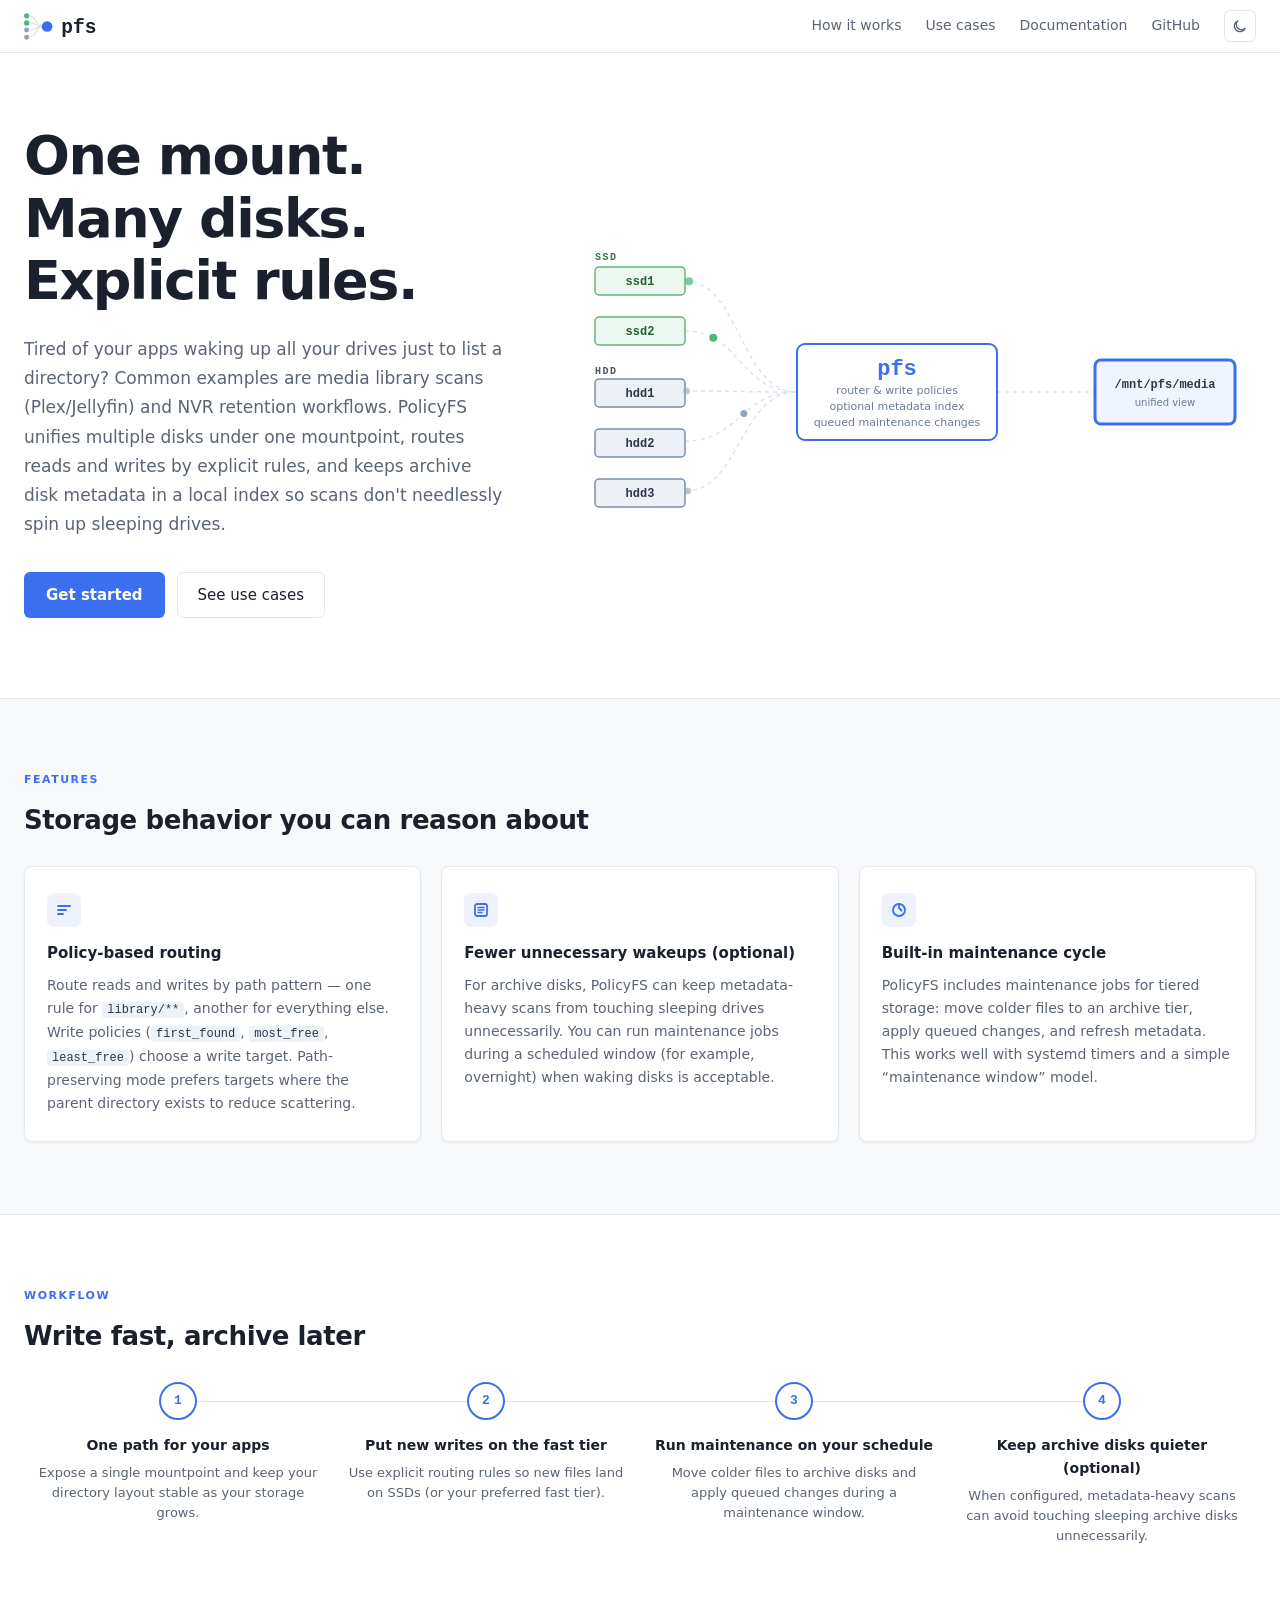
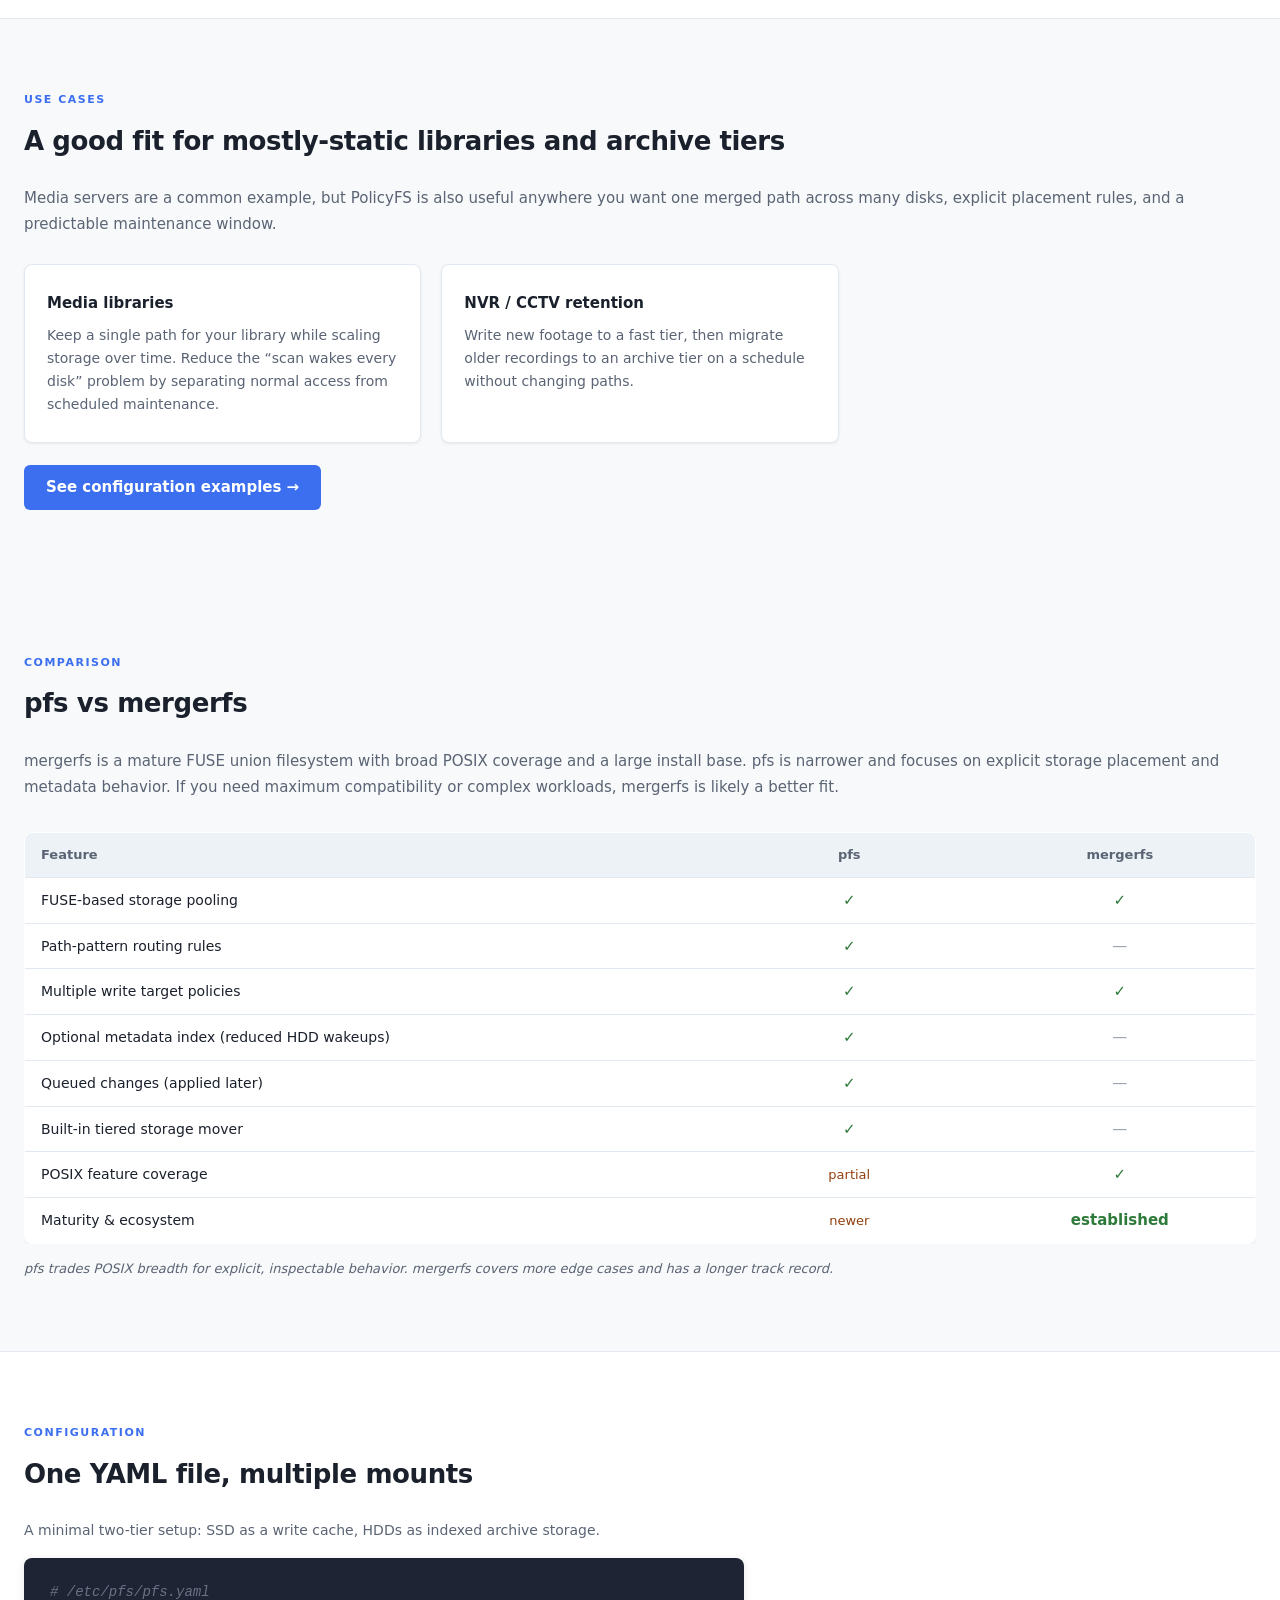
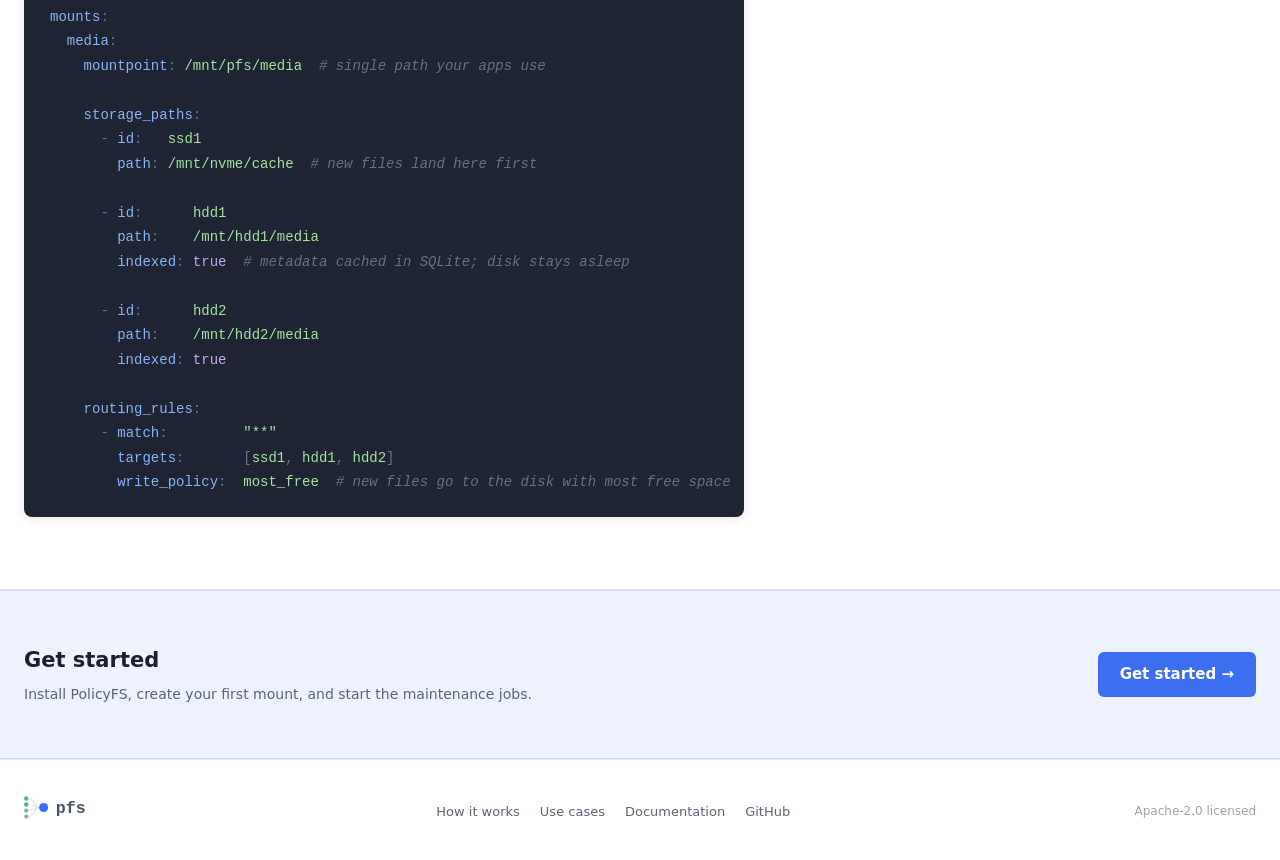
==== commit 297a1f1d: "docs: overhaul docs and landing page" ====
--- a/website/index.html
+++ b/website/index.html
@@ -28,7 +28,6 @@
     <nav class="nav">
       <div class="nav-inner">
         <a href="/" class="nav-brand">
-          <!-- logo option C — viewBox tightly cropped to content (2,6)→(92,36) -->
           <svg width="80" height="27" viewBox="2 6 90 30" xmlns="http://www.w3.org/2000/svg" aria-label="PolicyFS">
             <circle cx="5" cy="9" r="3" fill="#48bb78" />
             <circle cx="5" cy="17" r="3" fill="#48bb78" />
@@ -79,7 +78,7 @@
           <div class="nav-links-list">
             <a href="/how-it-works.html">How it works</a>
             <a href="/use-cases.html">Use cases</a>
-            <a href="https://docs.policyfs.org/v1/">Documentation</a>
+            <a href="https://docs.policyfs.org/">Documentation</a>
             <a href="https://github.com/hieutdo/policyfs">GitHub</a>
           </div>
           <button id="theme-toggle" class="theme-toggle" type="button" aria-label="Switch to dark mode">
@@ -147,7 +146,7 @@
       <div id="nav-mobile-menu" class="nav-mobile-menu" hidden>
         <a href="/how-it-works.html">How it works</a>
         <a href="/use-cases.html">Use cases</a>
-        <a href="https://docs.policyfs.org/v1/">Documentation</a>
+        <a href="https://docs.policyfs.org/">Documentation</a>
         <a href="https://github.com/hieutdo/policyfs">GitHub</a>
       </div>
     </nav>
@@ -165,21 +164,12 @@
             needlessly spin up sleeping drives.
           </p>
           <div class="hero-ctas">
-            <a href="https://docs.policyfs.org/v1/quickstart/" class="btn-primary">Get started</a>
+            <a href="https://docs.policyfs.org/getting-started/" class="btn-primary">Get started</a>
             <a href="/use-cases.html" class="btn-secondary">See use cases</a>
           </div>
         </div>
 
         <div class="hero-diagram">
-          <!--
-        SVG coordinate reference:
-          SSD boxes  (w=90 h=28):  x=20, right edge=110
-          SSD1 center y=89   SSD2 center y=139
-          HDD boxes  (w=90 h=28):  x=20, right edge=110
-          HDD1 center y=199  HDD2 center y=249  HDD3 center y=299
-          pfs box (200×90): x=222 y=155  → center (322, 200), left=222, right=422
-          mount box (136×64): x=520 y=168  → center (588, 200), left=520
-      -->
           <svg
             id="storage-svg"
             viewBox="0 0 680 360"
@@ -544,7 +534,7 @@
           </div>
         </div>
         <div style="margin-top: 22px">
-          <a href="https://docs.policyfs.org/v1/use-cases/" class="btn-primary">See configuration examples →</a>
+          <a href="https://docs.policyfs.org/use-cases/" class="btn-primary">See configuration examples →</a>
         </div>
       </div>
     </section>
@@ -660,14 +650,11 @@
     <section class="install-cta">
       <div class="container">
         <div>
-          <h2>Install on Debian / Ubuntu</h2>
-          <p>
-            Install the .deb from <a href="https://github.com/hieutdo/policyfs/releases">GitHub Releases</a>. Includes
-            systemd units.
-          </p>
+          <h2>Get started</h2>
+          <p>Install PolicyFS, create your first mount, and start the maintenance jobs.</p>
         </div>
         <div class="install-cmd">
-          <a href="https://docs.policyfs.org/v1/quickstart/" class="btn-primary">Quickstart →</a>
+          <a href="https://docs.policyfs.org/getting-started/" class="btn-primary">Get started →</a>
         </div>
       </div>
     </section>
@@ -726,7 +713,7 @@
         <div class="footer-links">
           <a href="/how-it-works.html">How it works</a>
           <a href="/use-cases.html">Use cases</a>
-          <a href="https://docs.policyfs.org/v1/">Documentation</a>
+          <a href="https://docs.policyfs.org/">Documentation</a>
           <a href="https://github.com/hieutdo/policyfs">GitHub</a>
         </div>
         <span class="footer-copy">Apache-2.0 licensed</span>
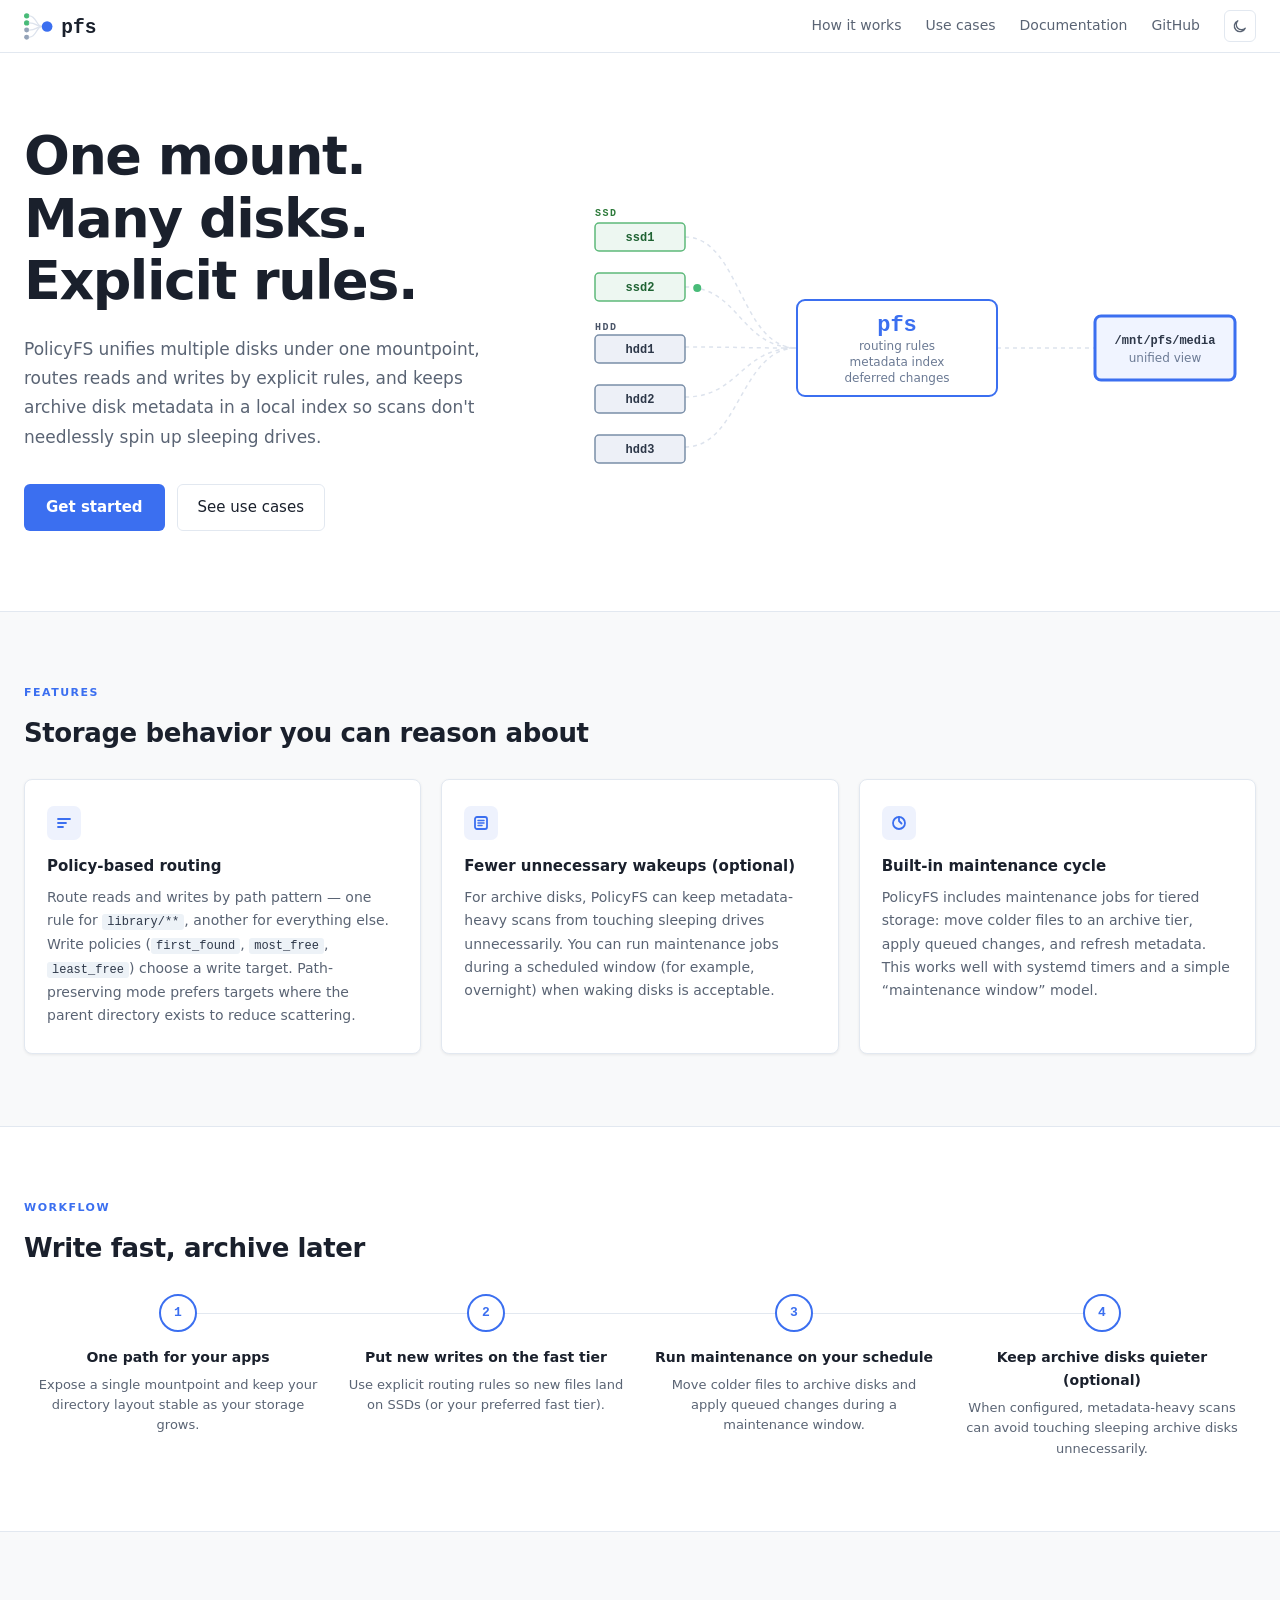
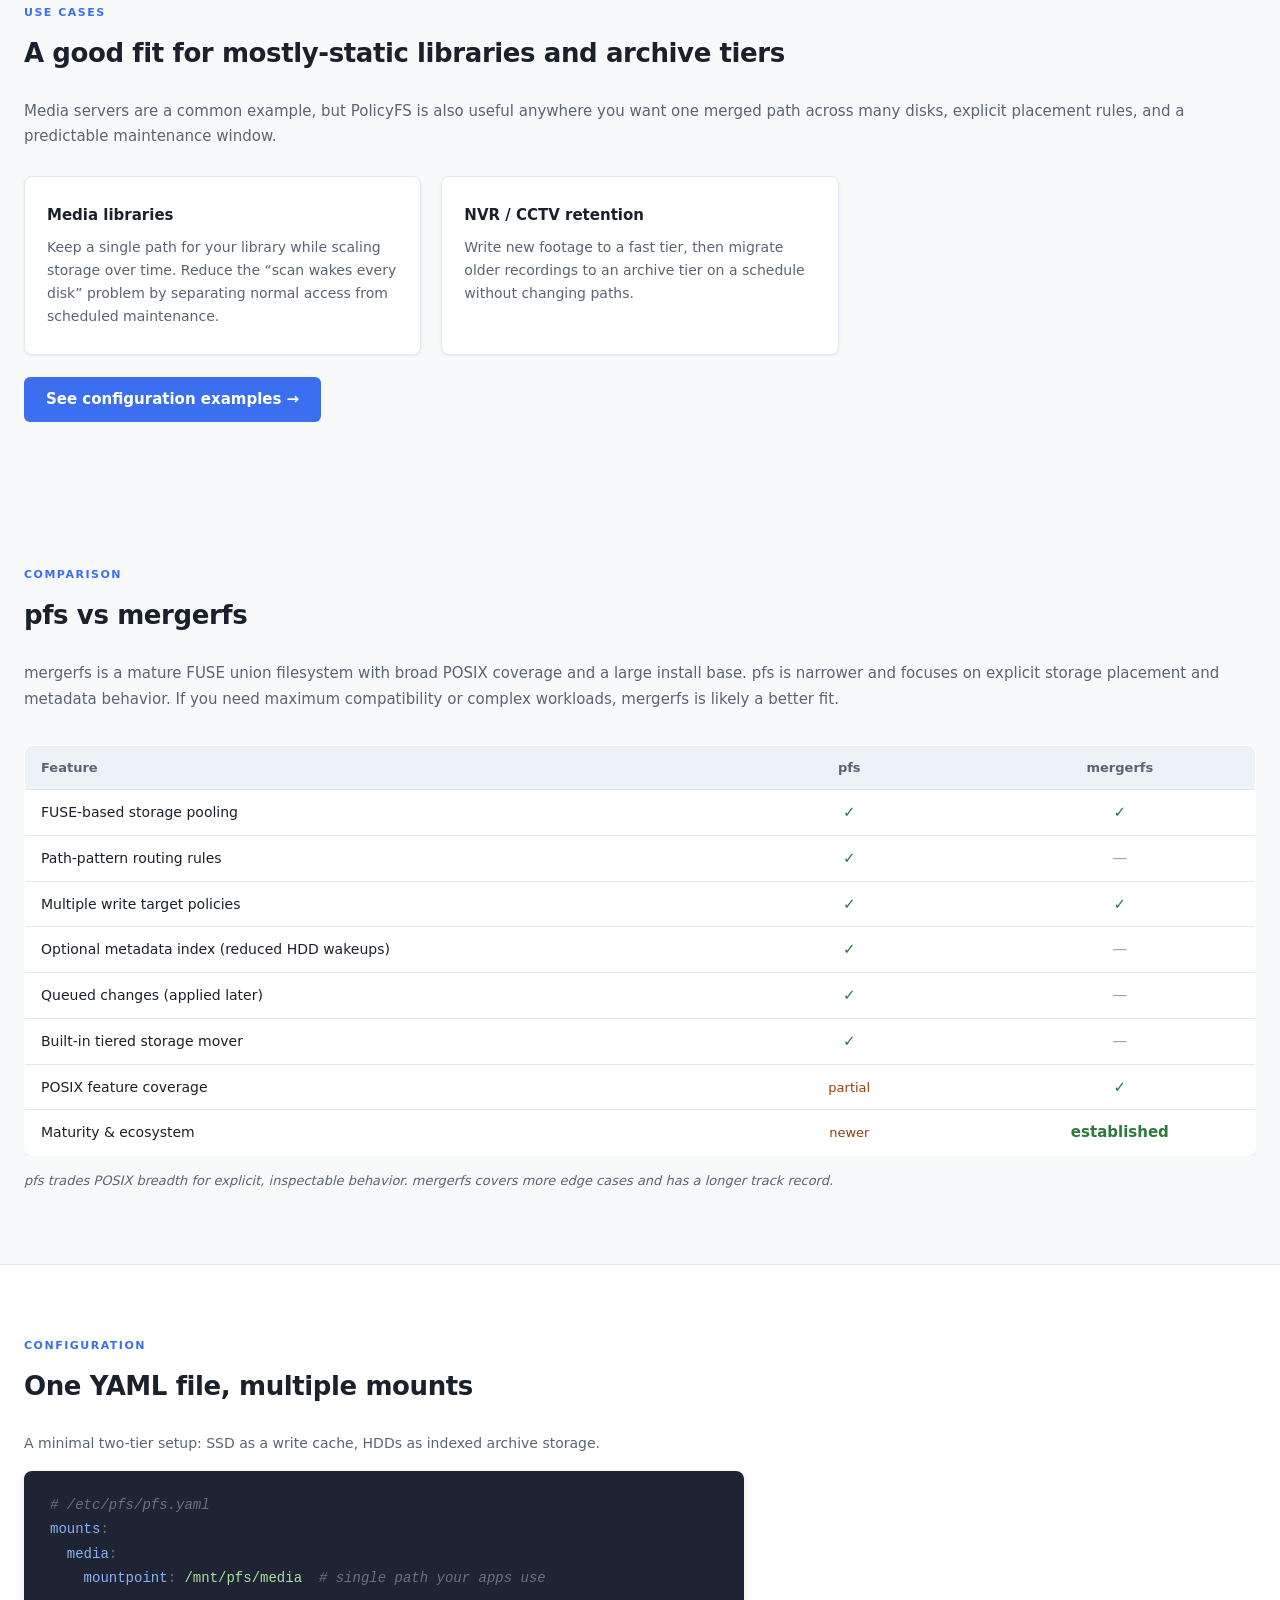
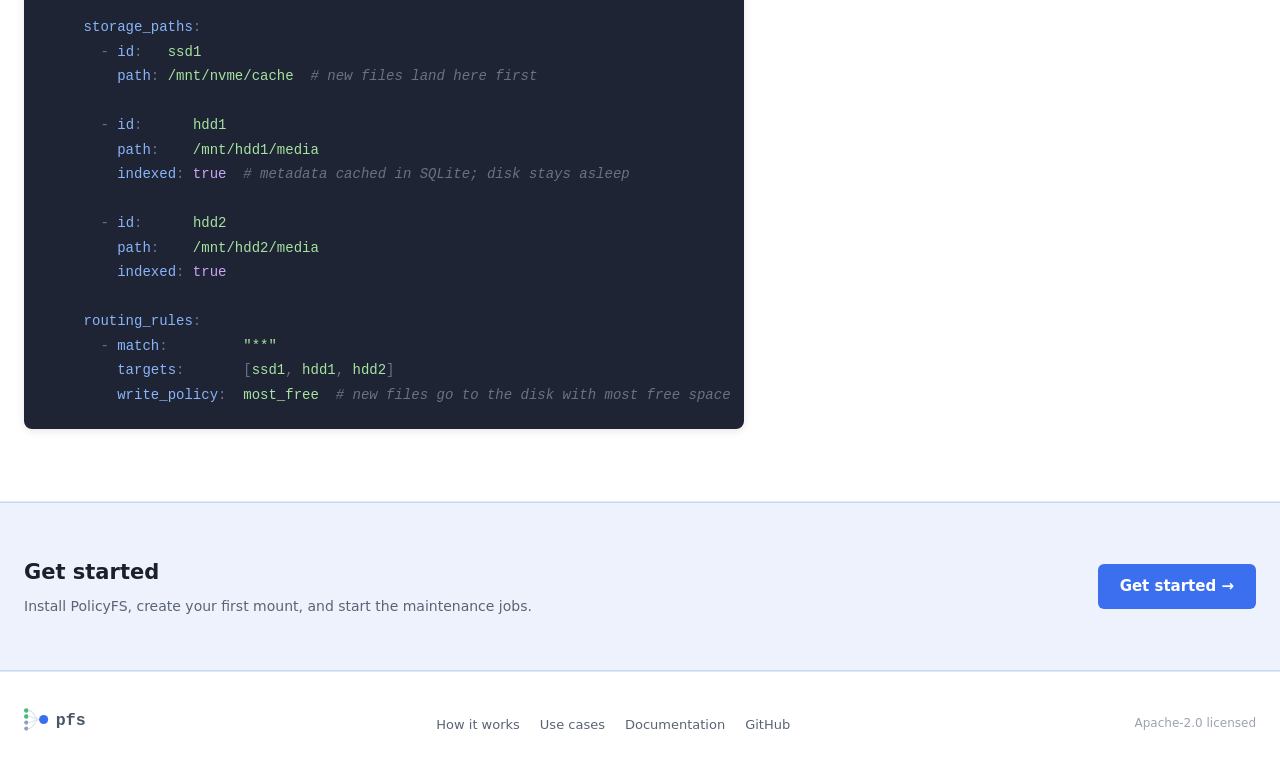
==== commit f510434d: "docs: adjust website styling" ====
--- a/website/index.html
+++ b/website/index.html
@@ -158,10 +158,8 @@
         <div class="hero-text">
           <h1>One mount.<br />Many disks.<br />Explicit rules.</h1>
           <p class="hero-sub">
-            Tired of your apps waking up all your drives just to list a directory? Common examples are media library
-            scans (Plex/Jellyfin) and NVR retention workflows. PolicyFS unifies multiple disks under one mountpoint,
-            routes reads and writes by explicit rules, and keeps archive disk metadata in a local index so scans don't
-            needlessly spin up sleeping drives.
+            PolicyFS unifies multiple disks under one mountpoint, routes reads and writes by explicit rules, and keeps
+            archive disk metadata in a local index so scans don't needlessly spin up sleeping drives.
           </p>
           <div class="hero-ctas">
             <a href="https://docs.policyfs.org/getting-started/" class="btn-primary">Get started</a>
@@ -349,31 +347,31 @@
               x="322"
               y="202"
               font-family="system-ui, sans-serif"
-              font-size="11"
+              font-size="12"
               fill="#6b7a94"
               text-anchor="middle"
             >
-              router &amp; write policies
+              routing rules
             </text>
             <text
               x="322"
               y="218"
               font-family="system-ui, sans-serif"
-              font-size="11"
+              font-size="12"
               fill="#6b7a94"
               text-anchor="middle"
             >
-              optional metadata index
+              metadata index
             </text>
             <text
               x="322"
               y="234"
               font-family="system-ui, sans-serif"
-              font-size="11"
+              font-size="12"
               fill="#6b7a94"
               text-anchor="middle"
             >
-              queued maintenance changes
+              deferred changes
             </text>
 
             <!-- ── unified mount box ──────────────────────────────────────── -->
@@ -403,7 +401,7 @@
               x="590"
               y="214"
               font-family="system-ui, sans-serif"
-              font-size="10"
+              font-size="12"
               fill="#6b7a94"
               text-anchor="middle"
             >
--- a/website/style.css
+++ b/website/style.css
@@ -964,7 +964,7 @@
   stroke-width: 2;
   stroke-dasharray: 6 4;
   stroke-dashoffset: -100;
-  animation: idx-march 2s linear infinite;
+  animation: idx-march 7s linear infinite;
 }
 
 .idx-flow-blue {
@@ -973,7 +973,7 @@
   stroke-width: 2;
   stroke-dasharray: 6 4;
   stroke-dashoffset: -100;
-  animation: idx-march 1.8s linear infinite;
+  animation: idx-march 6.8s linear infinite;
 }
 
 .idx-flow-data {
@@ -982,7 +982,7 @@
   stroke-width: 1.5;
   stroke-dasharray: 5 5;
   stroke-dashoffset: 100;
-  animation: idx-march 2.5s linear infinite reverse;
+  animation: idx-march 7.5s linear infinite reverse;
 }
 
 .idx-flow-green {
@@ -991,7 +991,7 @@
   stroke-width: 2;
   stroke-dasharray: 6 4;
   stroke-dashoffset: -100;
-  animation: idx-march 1.5s linear infinite;
+  animation: idx-march 4.5s linear infinite;
 }
 
 /* Dark mode overrides */
@@ -1179,7 +1179,7 @@
   stroke-width: 2;
   stroke-dasharray: 6 4;
   stroke-dashoffset: -100;
-  animation: idx-march 1.8s linear infinite;
+  animation: idx-march 5.8s linear infinite;
 }
 
 /* Dark mode */
@@ -1331,7 +1331,7 @@
   stroke-width: 2;
   stroke-dasharray: 6 4;
   stroke-dashoffset: -100;
-  animation: idx-march 1.6s linear infinite;
+  animation: idx-march 5.6s linear infinite;
 }
 
 /* Dark mode */
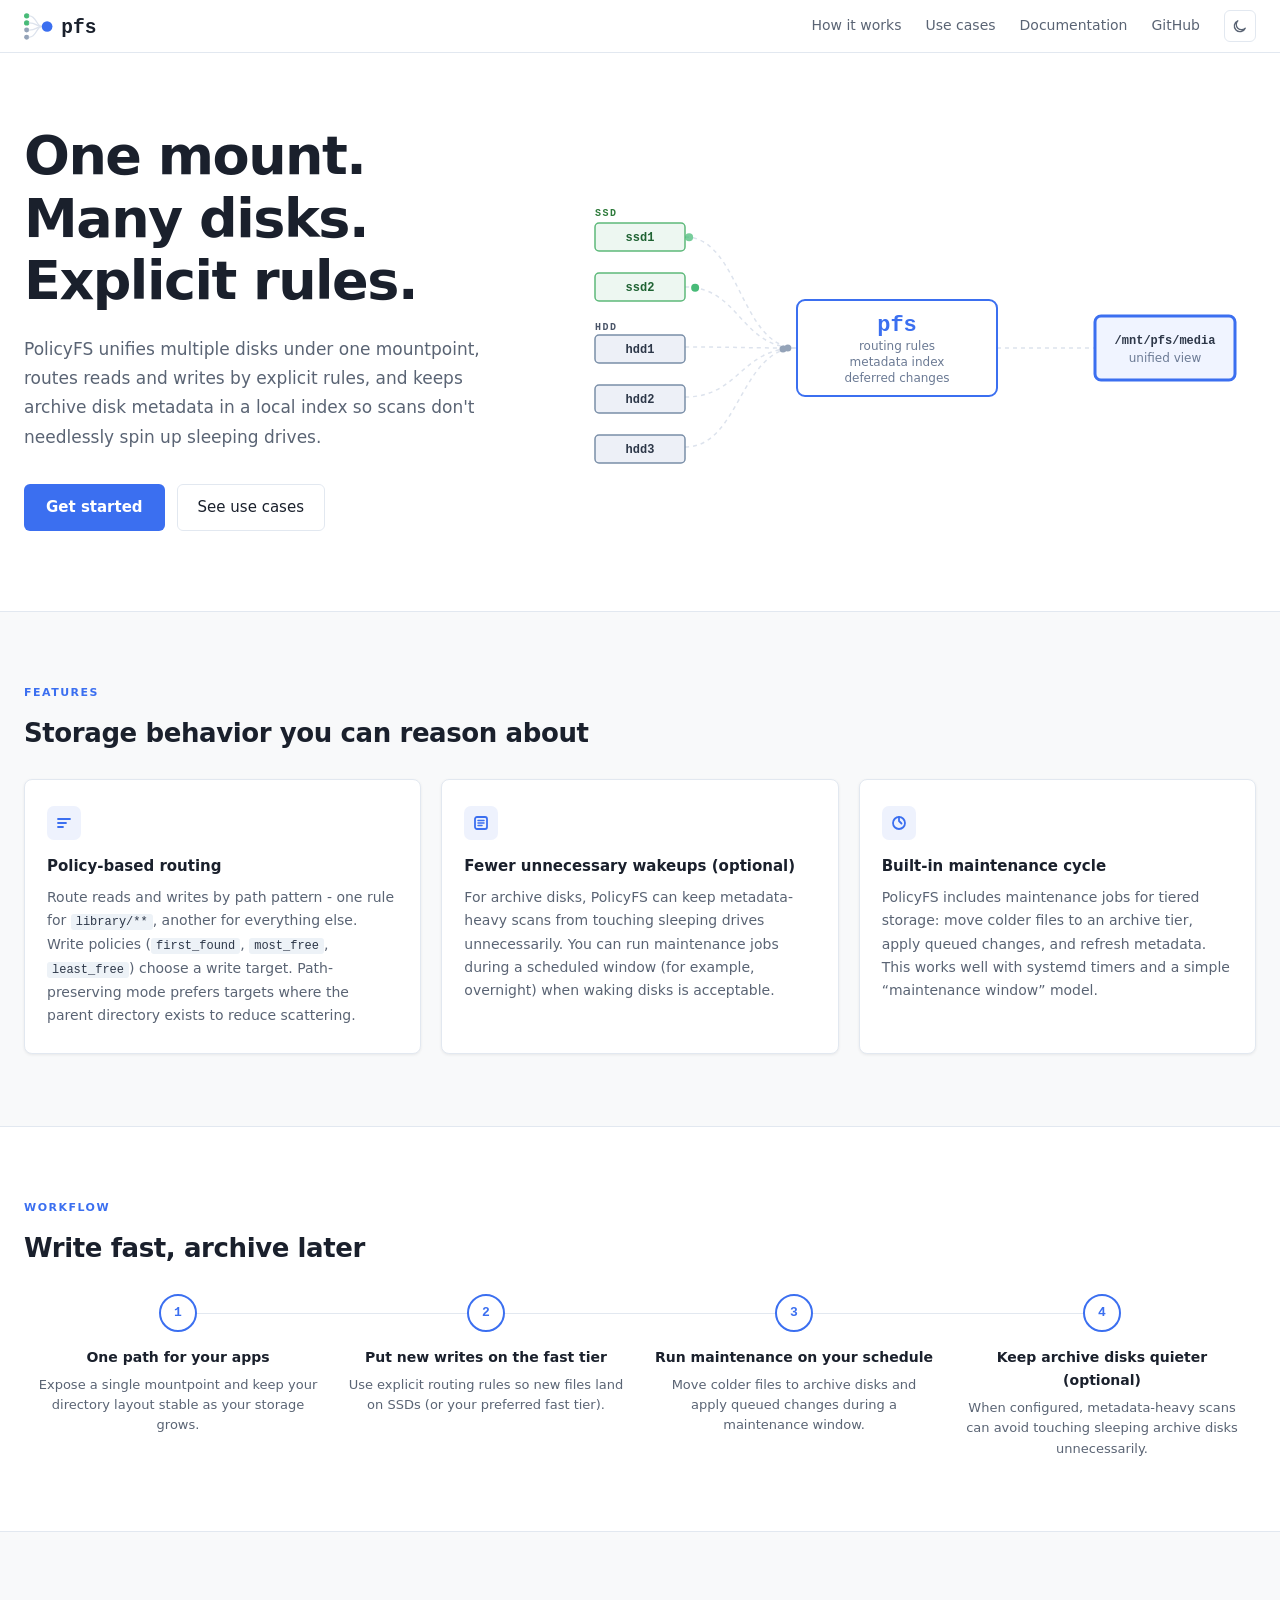
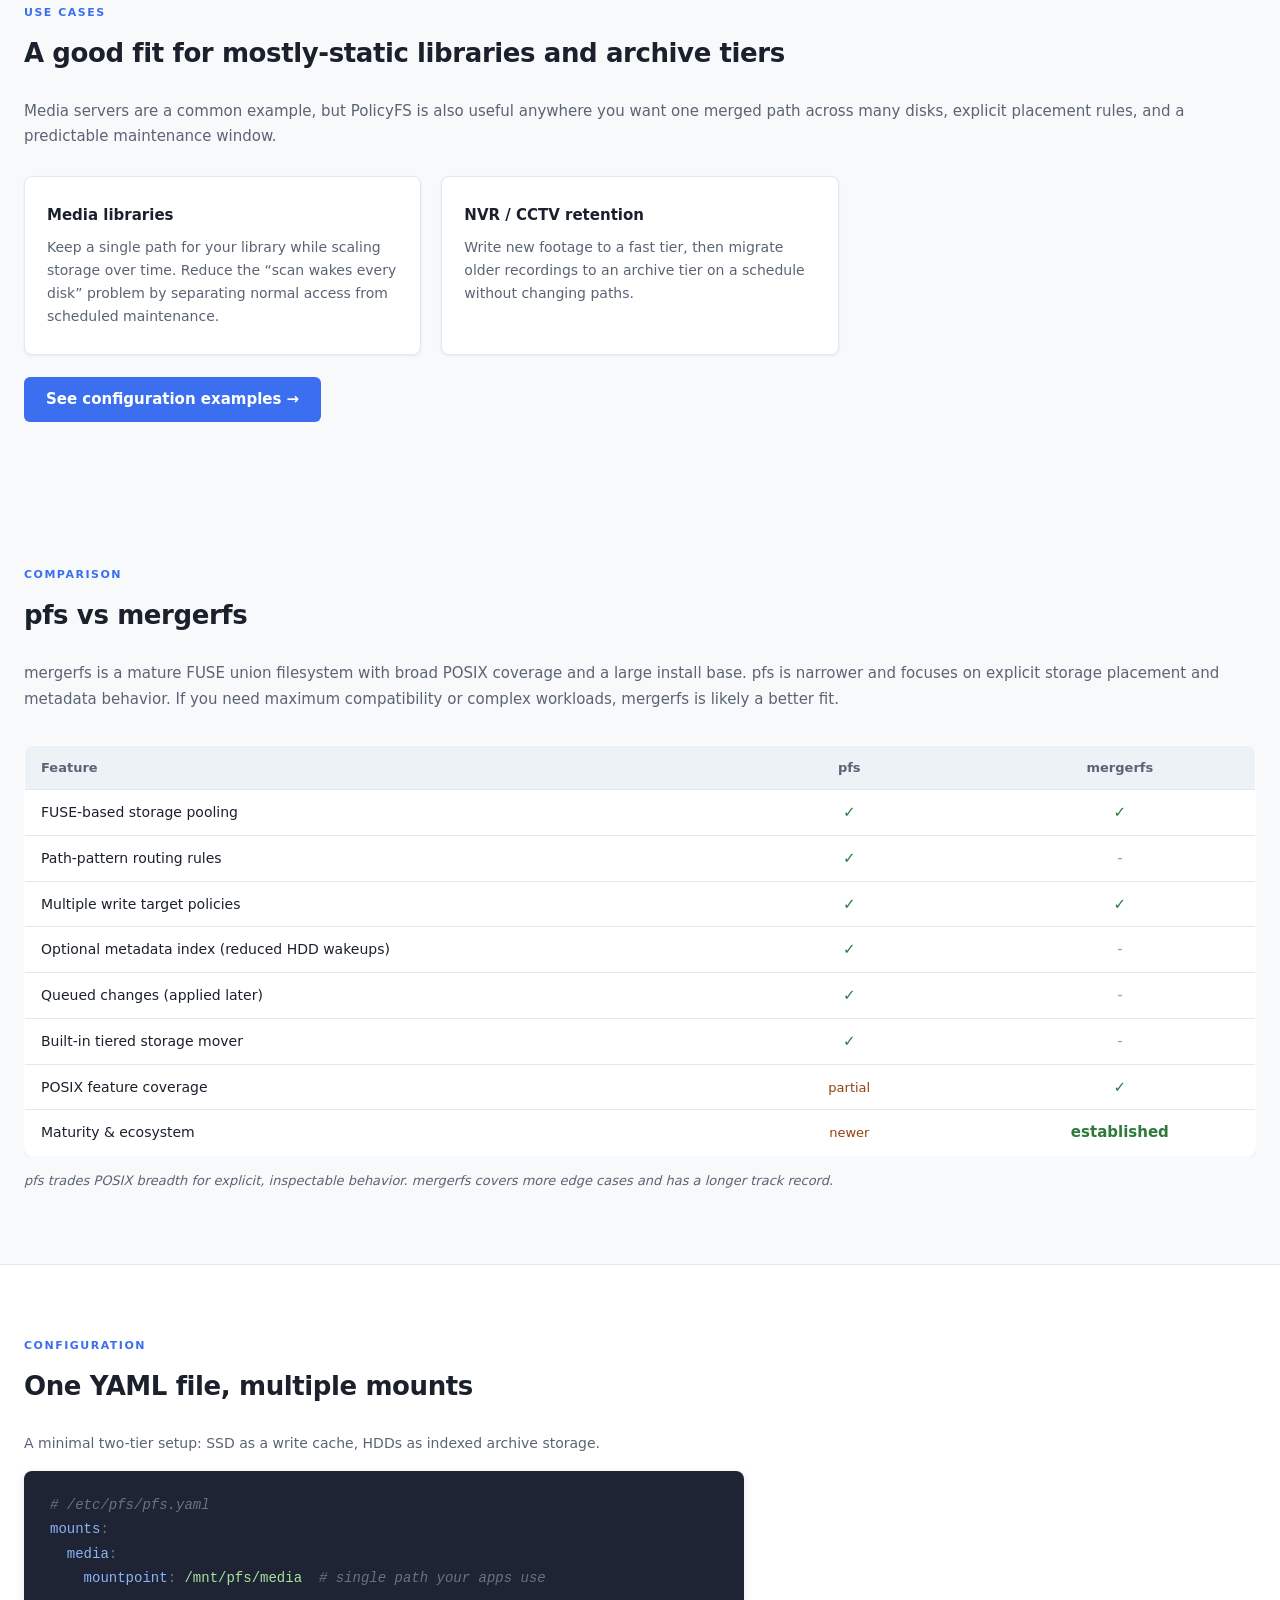
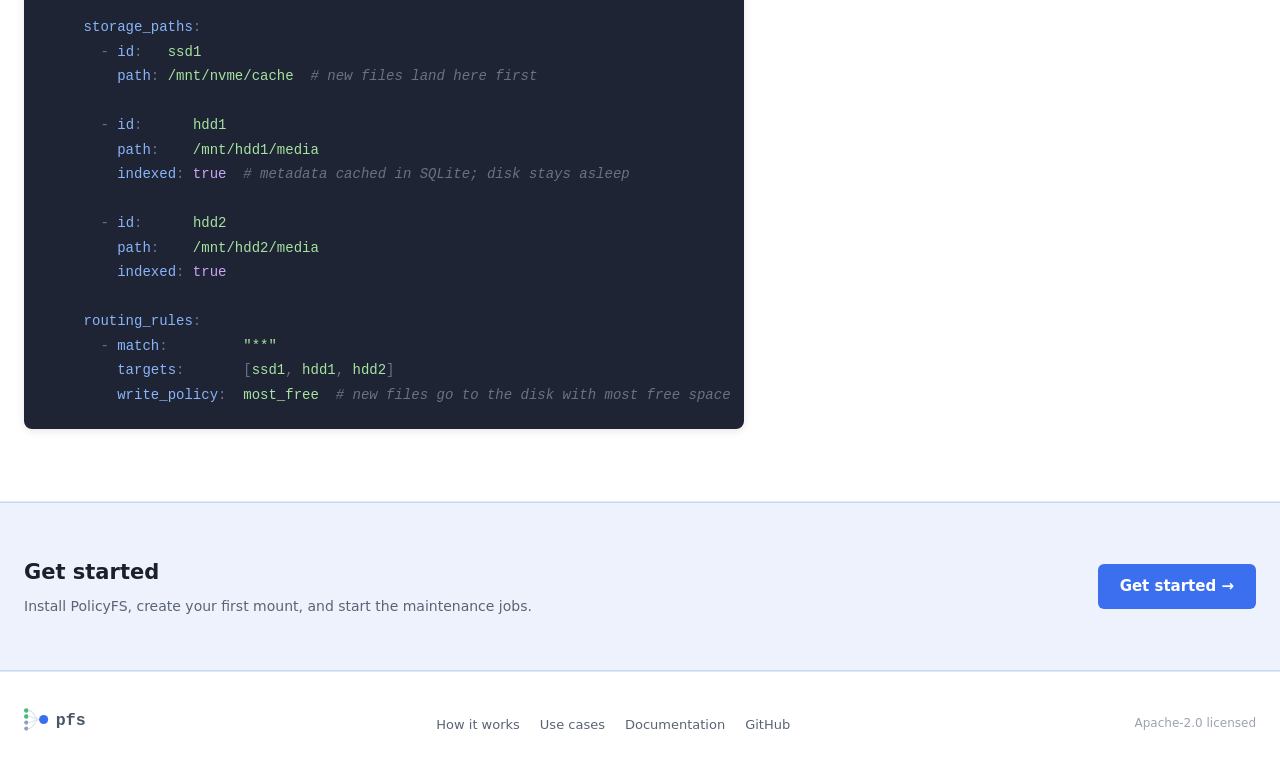
==== commit d77f83f7: "docs: apply new formatter rule" ====
--- a/website/index.html
+++ b/website/index.html
@@ -3,7 +3,7 @@
   <head>
     <meta charset="UTF-8" />
     <meta name="viewport" content="width=device-width, initial-scale=1.0" />
-    <title>PolicyFS — One mount across many disks</title>
+    <title>PolicyFS - One mount across many disks</title>
     <meta
       name="description"
       content="PolicyFS unifies multiple storage paths under one mountpoint with explicit routing rules and an optional index to reduce unnecessary HDD wakeups for metadata-heavy scans."
@@ -430,7 +430,7 @@
             </div>
             <h3>Policy-based routing</h3>
             <p>
-              Route reads and writes by path pattern — one rule for <code>library/**</code>, another for everything
+              Route reads and writes by path pattern - one rule for <code>library/**</code>, another for everything
               else. Write policies (<code>first_found</code>, <code>most_free</code>, <code>least_free</code>) choose a
               write target. Path-preserving mode prefers targets where the parent directory exists to reduce scattering.
             </p>
@@ -566,7 +566,7 @@
               <tr>
                 <td>Path-pattern routing rules</td>
                 <td><span class="check">✓</span></td>
-                <td><span class="cross">—</span></td>
+                <td><span class="cross">-</span></td>
               </tr>
               <tr>
                 <td>Multiple write target policies</td>
@@ -576,17 +576,17 @@
               <tr>
                 <td>Optional metadata index (reduced HDD wakeups)</td>
                 <td><span class="check">✓</span></td>
-                <td><span class="cross">—</span></td>
+                <td><span class="cross">-</span></td>
               </tr>
               <tr>
                 <td>Queued changes (applied later)</td>
                 <td><span class="check">✓</span></td>
-                <td><span class="cross">—</span></td>
+                <td><span class="cross">-</span></td>
               </tr>
               <tr>
                 <td>Built-in tiered storage mover</td>
                 <td><span class="check">✓</span></td>
-                <td><span class="cross">—</span></td>
+                <td><span class="cross">-</span></td>
               </tr>
               <tr>
                 <td>POSIX feature coverage</td>
--- a/website/style.css
+++ b/website/style.css
@@ -951,7 +951,7 @@
   fill: #38a169;
 }
 
-/* Animated flow paths — marching-dashes */
+/* Animated flow paths - marching-dashes */
 @keyframes idx-march {
   to {
     stroke-dashoffset: 0;
@@ -1172,7 +1172,7 @@
   fill: #7c3aed;
 }
 
-/* Animated flow — reuses idx-march keyframe */
+/* Animated flow - reuses idx-march keyframe */
 .prn-flow-violet {
   fill: none;
   stroke: #7c3aed;
@@ -1324,7 +1324,7 @@
   fill: #0d9488;
 }
 
-/* Animated flow — reuses idx-march keyframe */
+/* Animated flow - reuses idx-march keyframe */
 .mv-flow-teal {
   fill: none;
   stroke: #0d9488;
